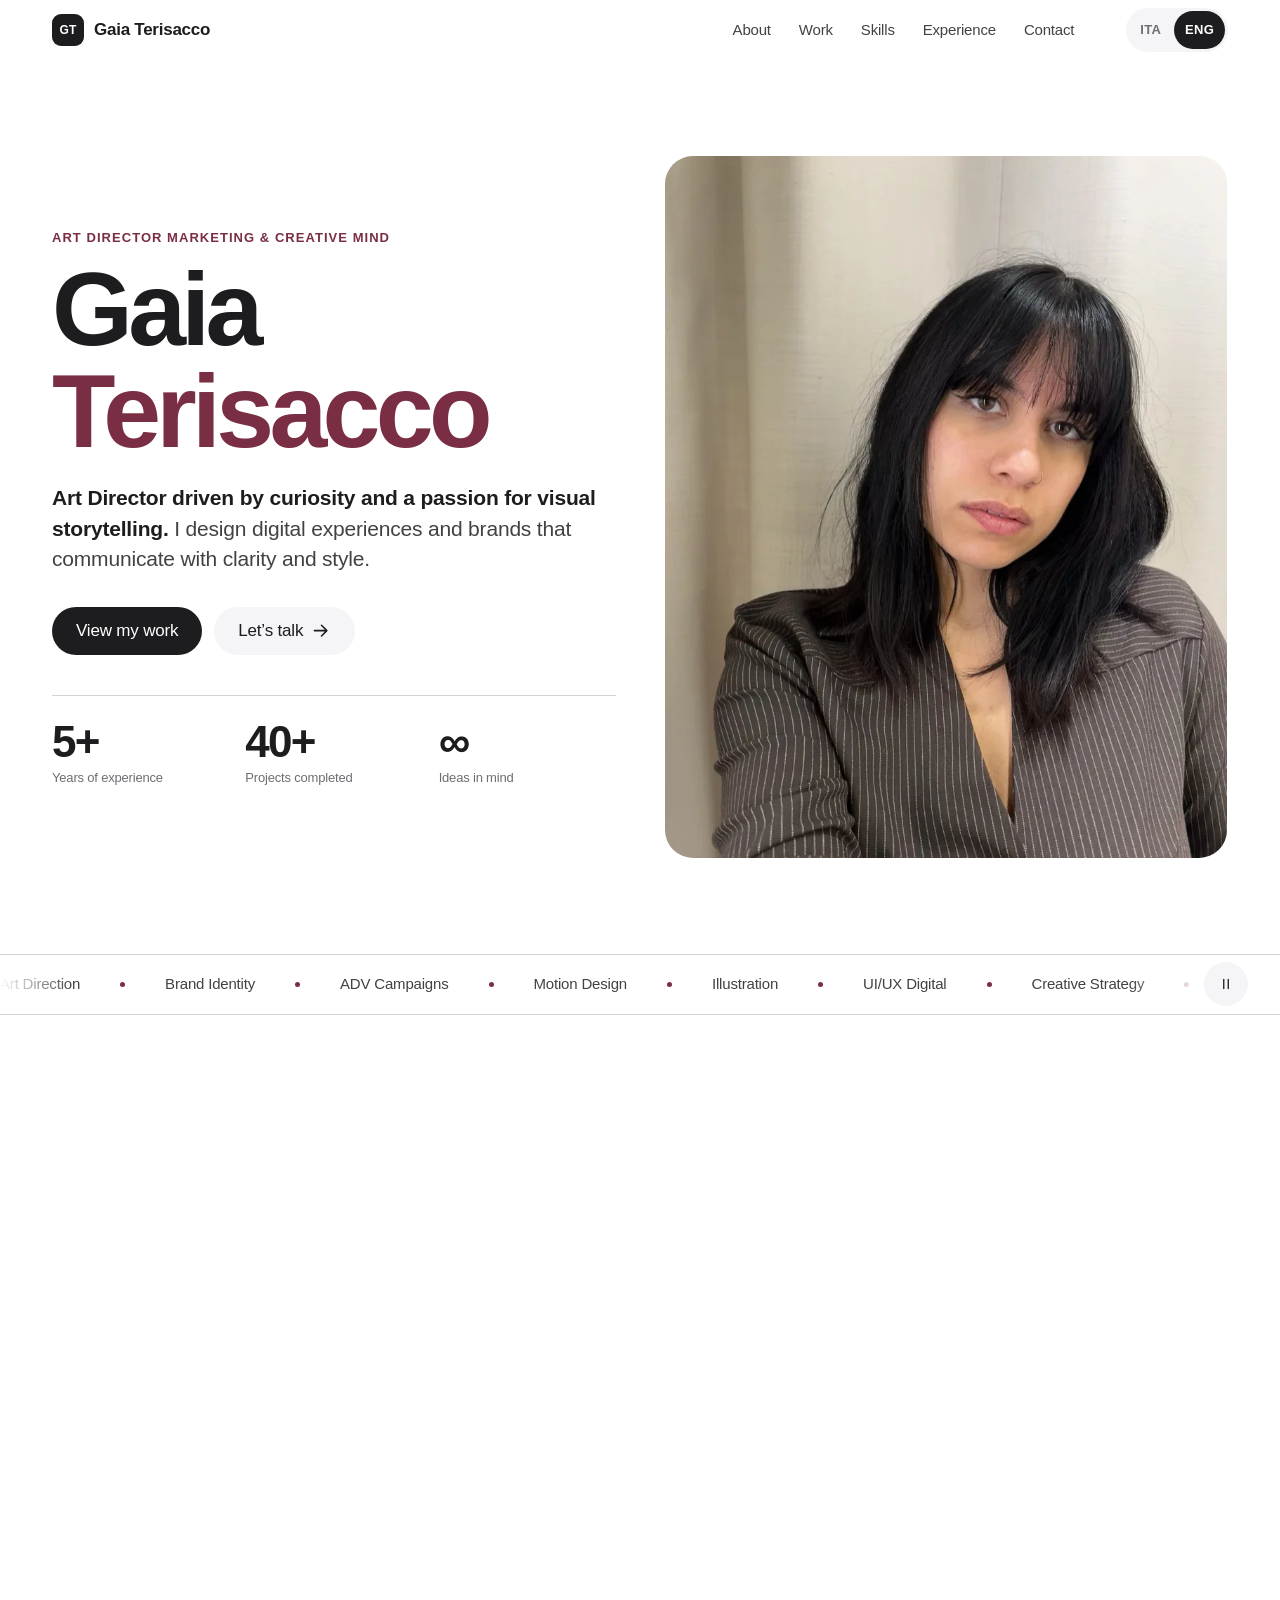
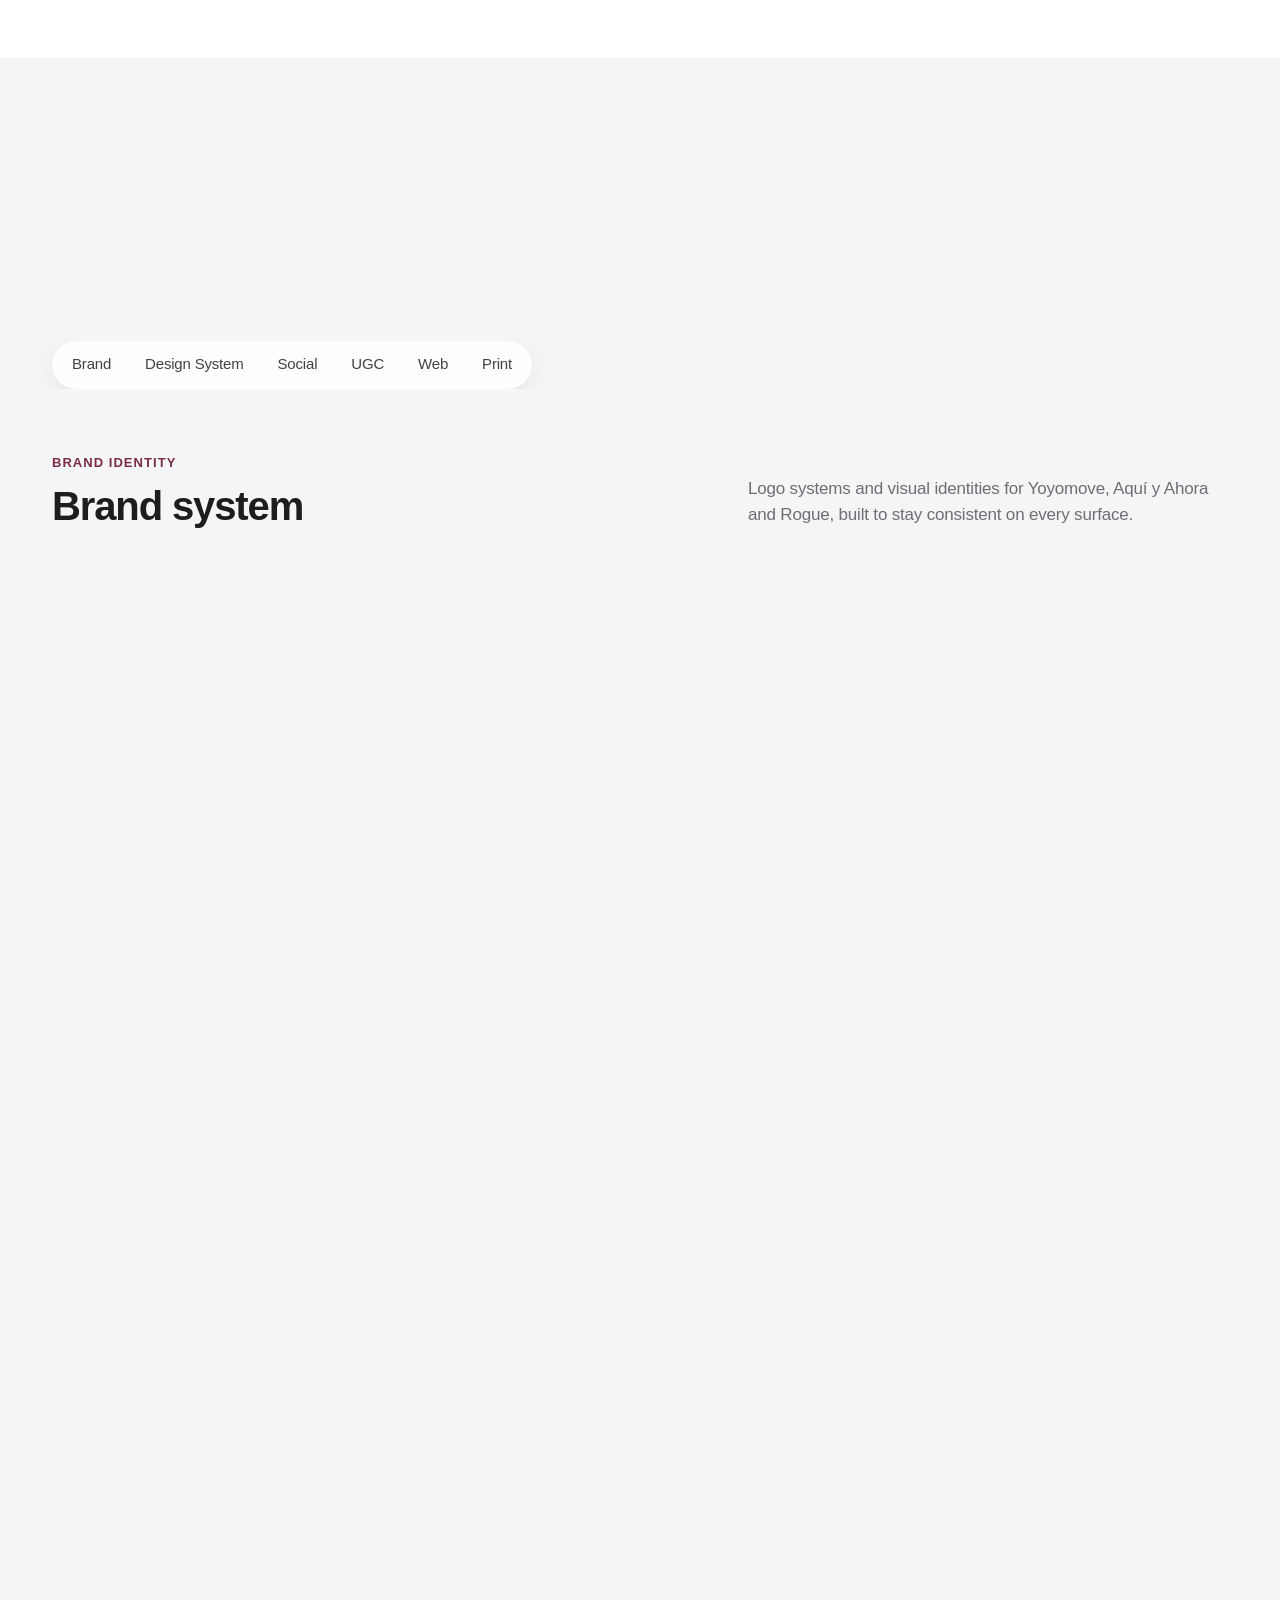
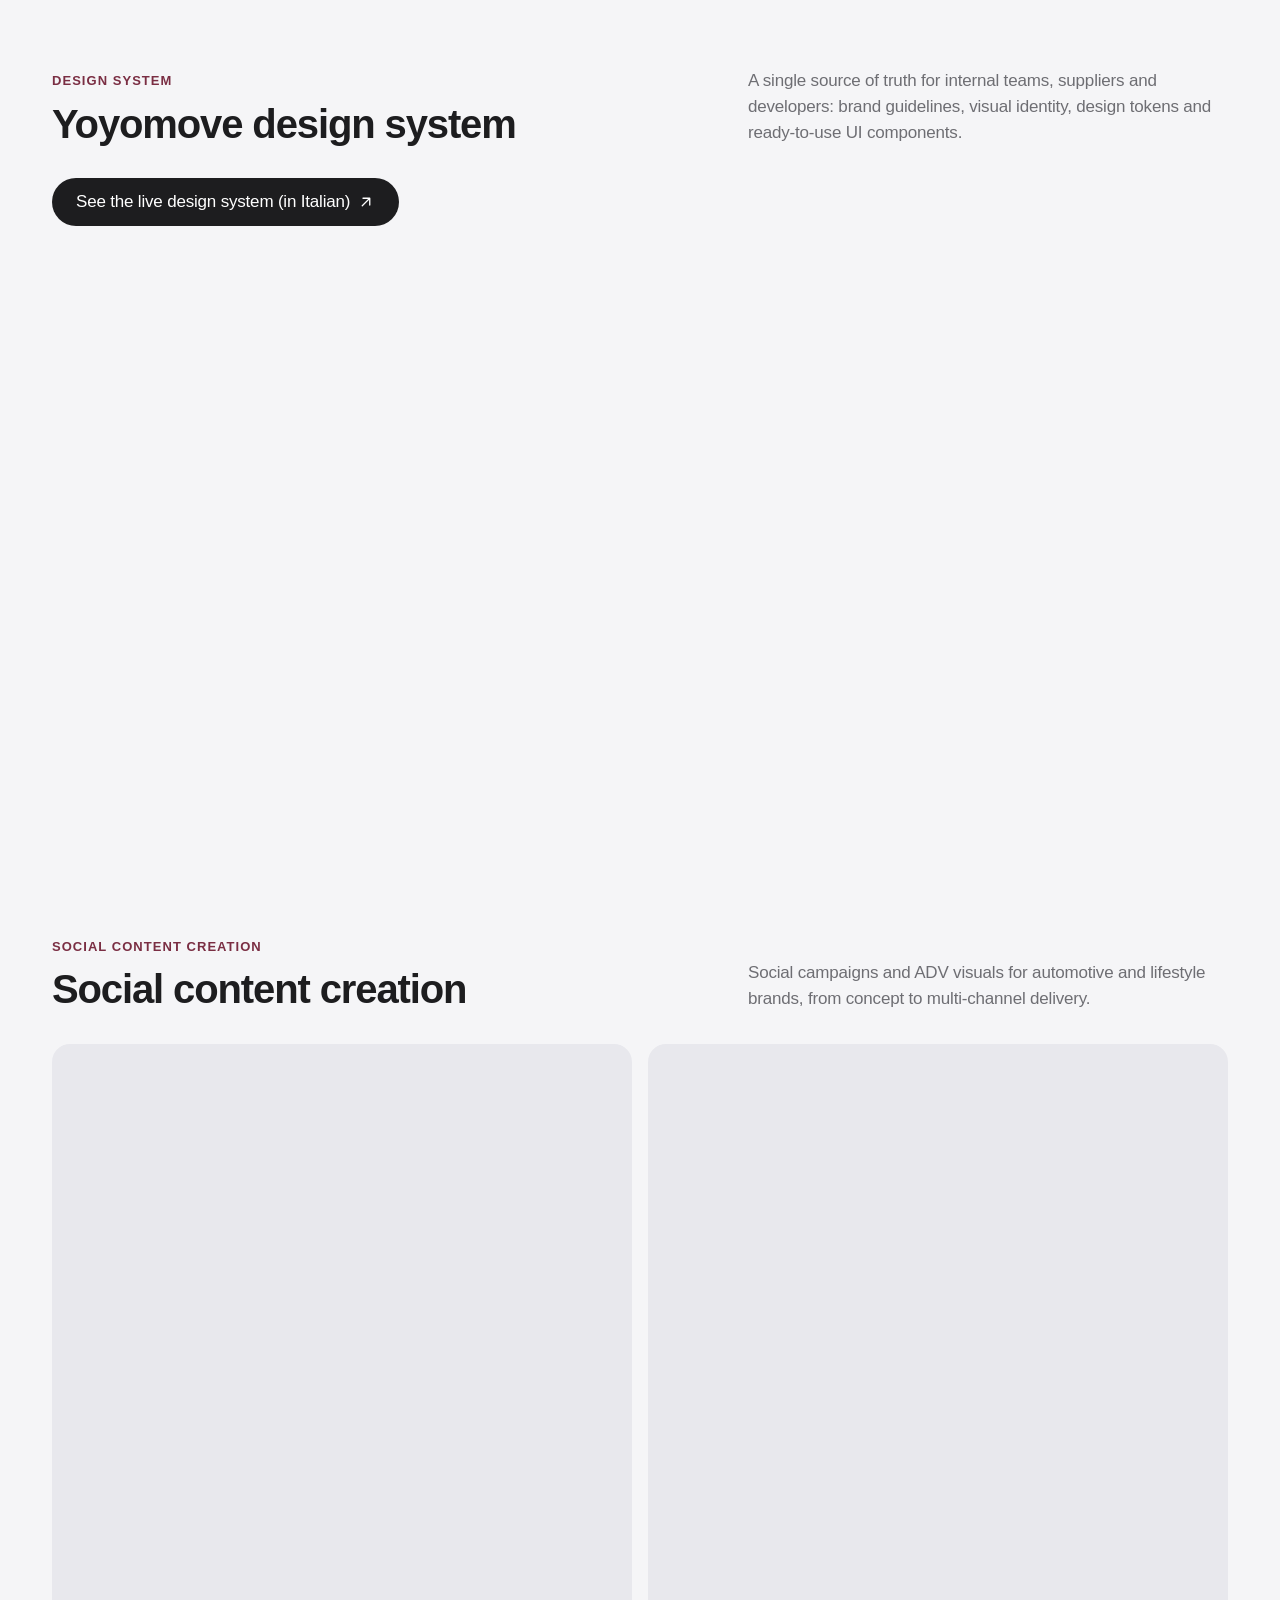
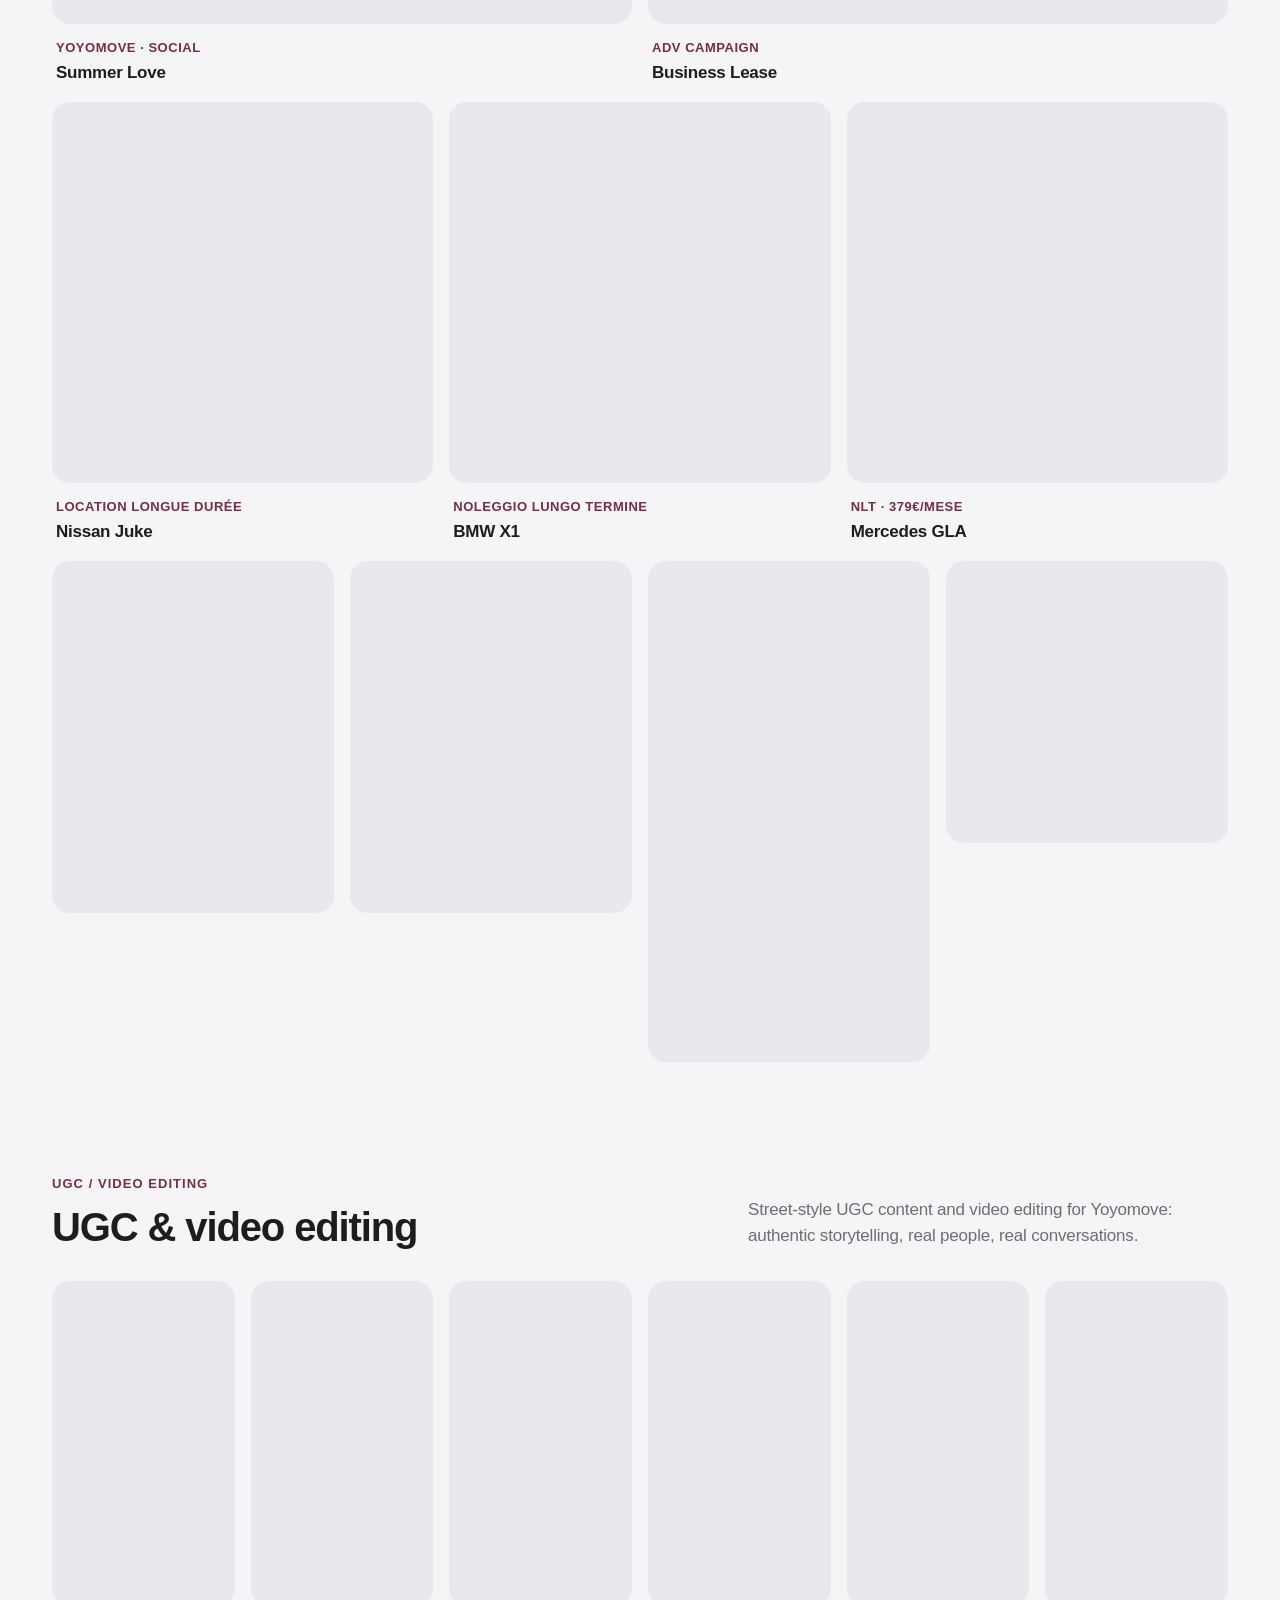
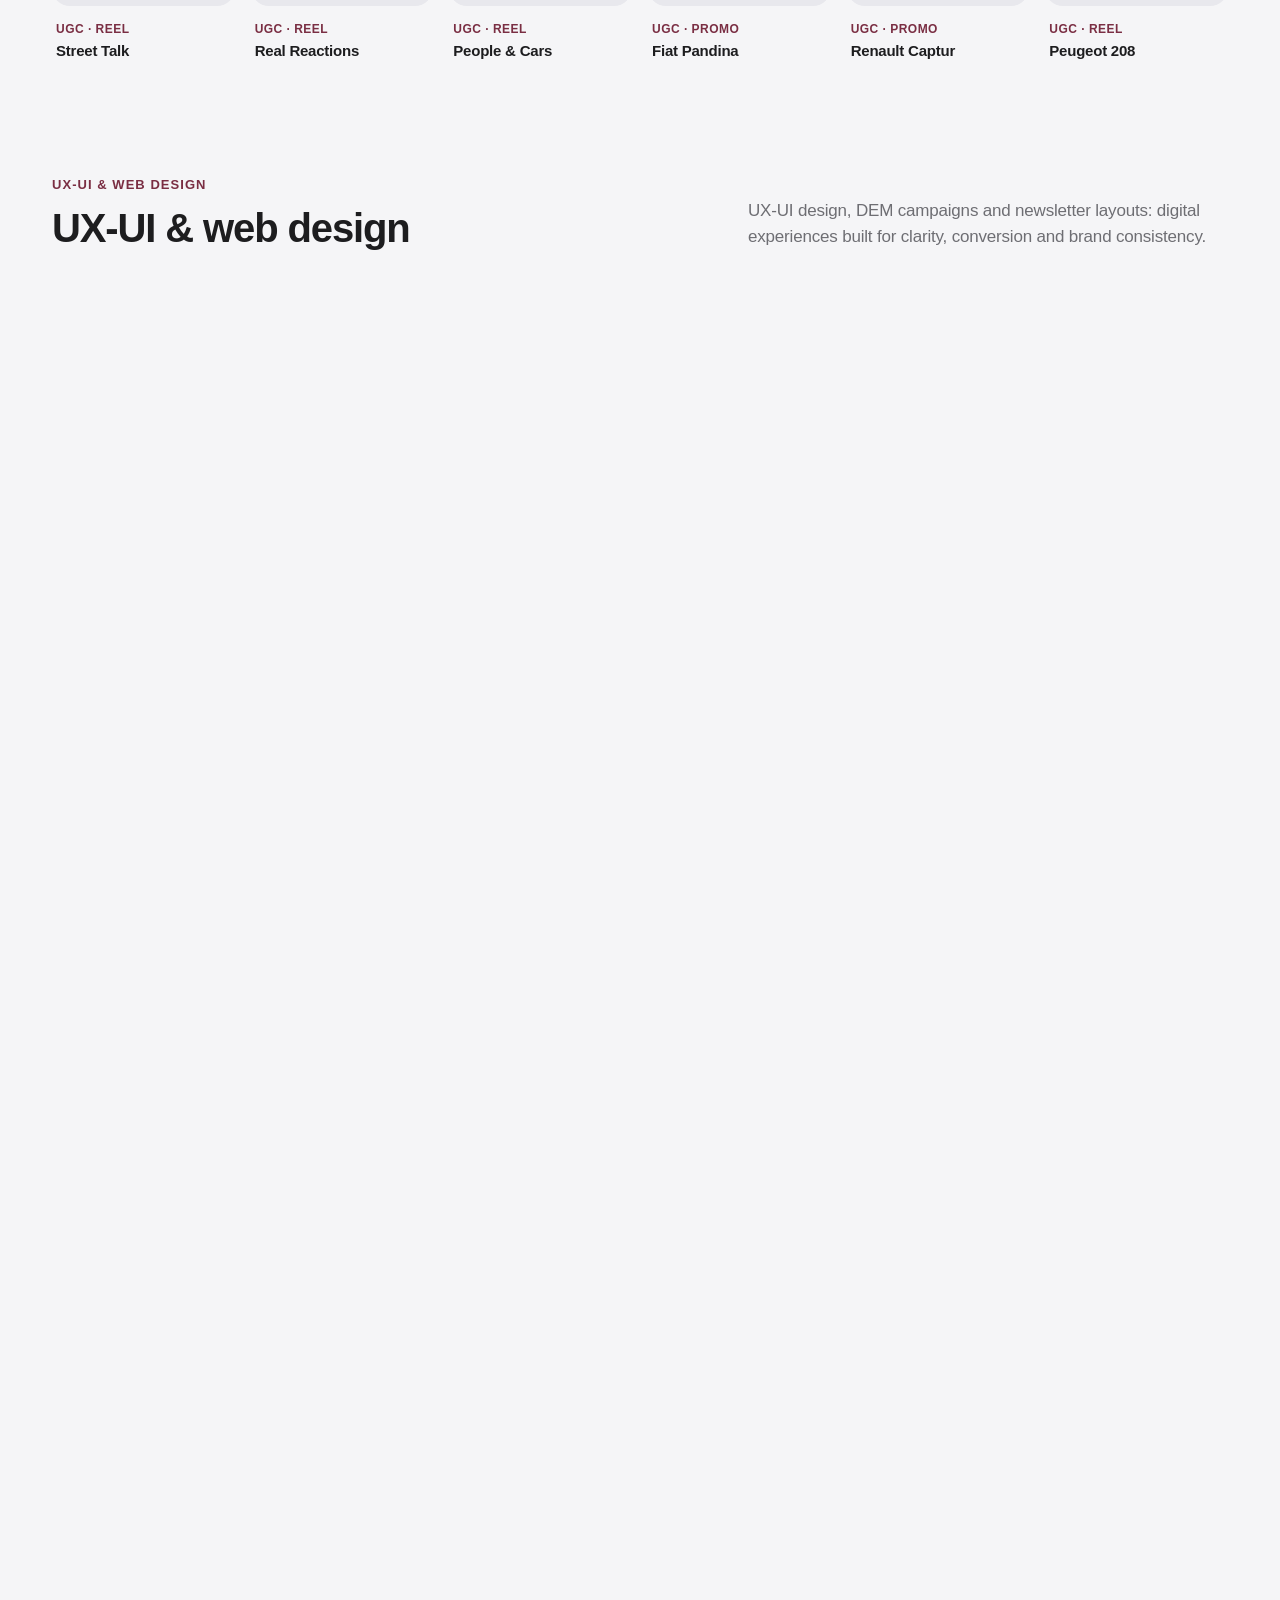
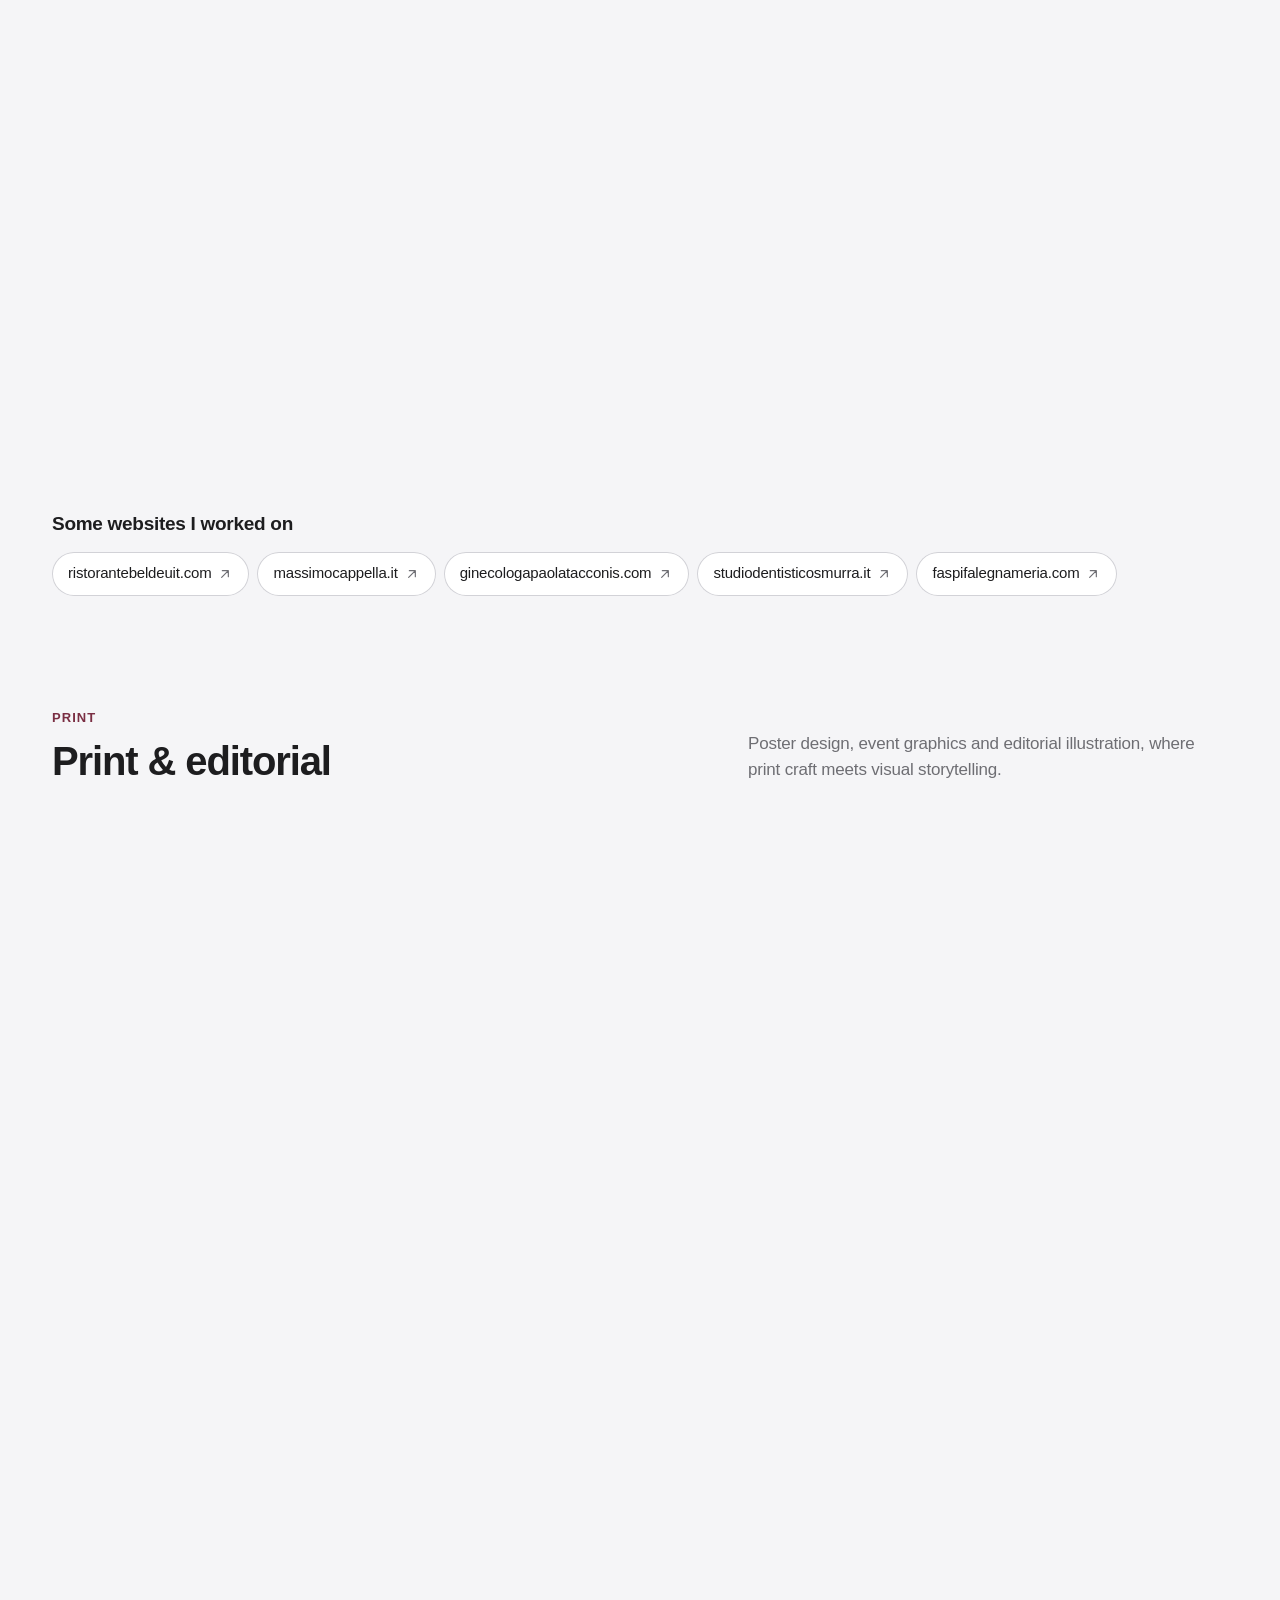
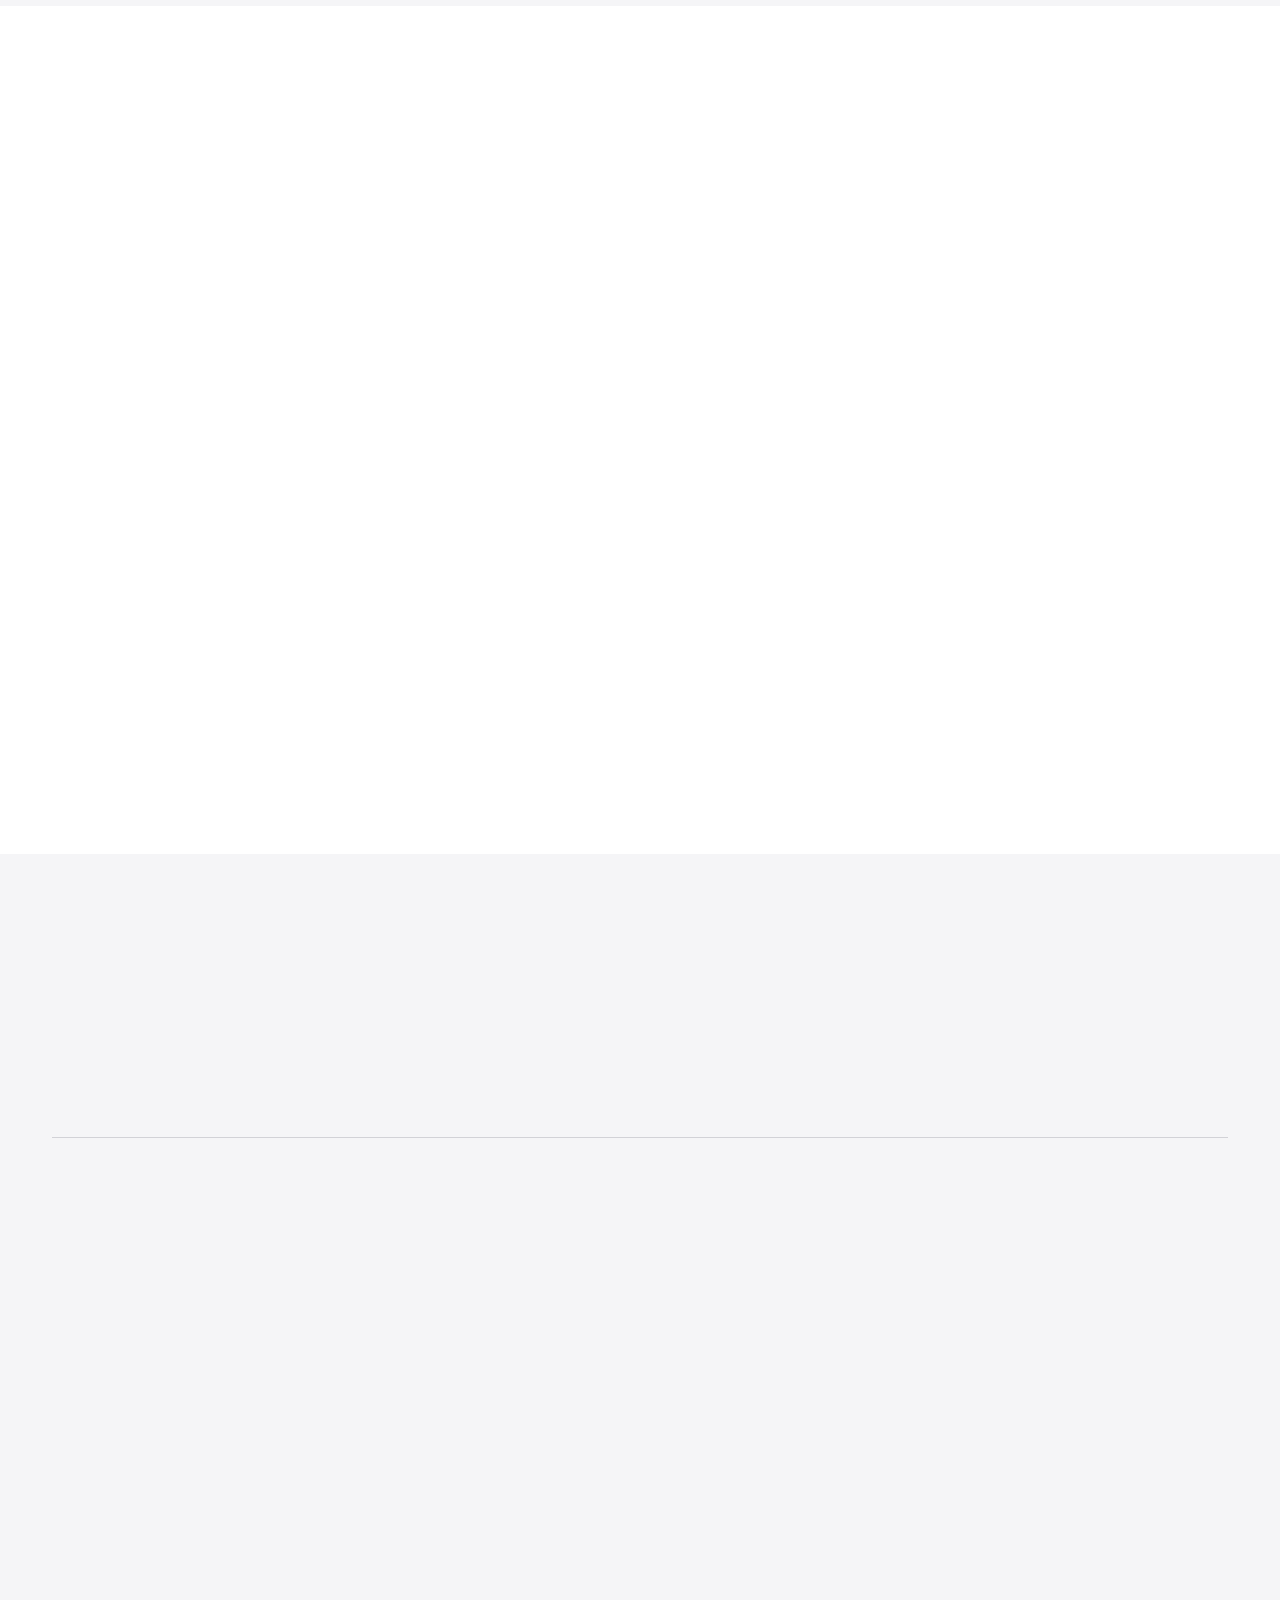
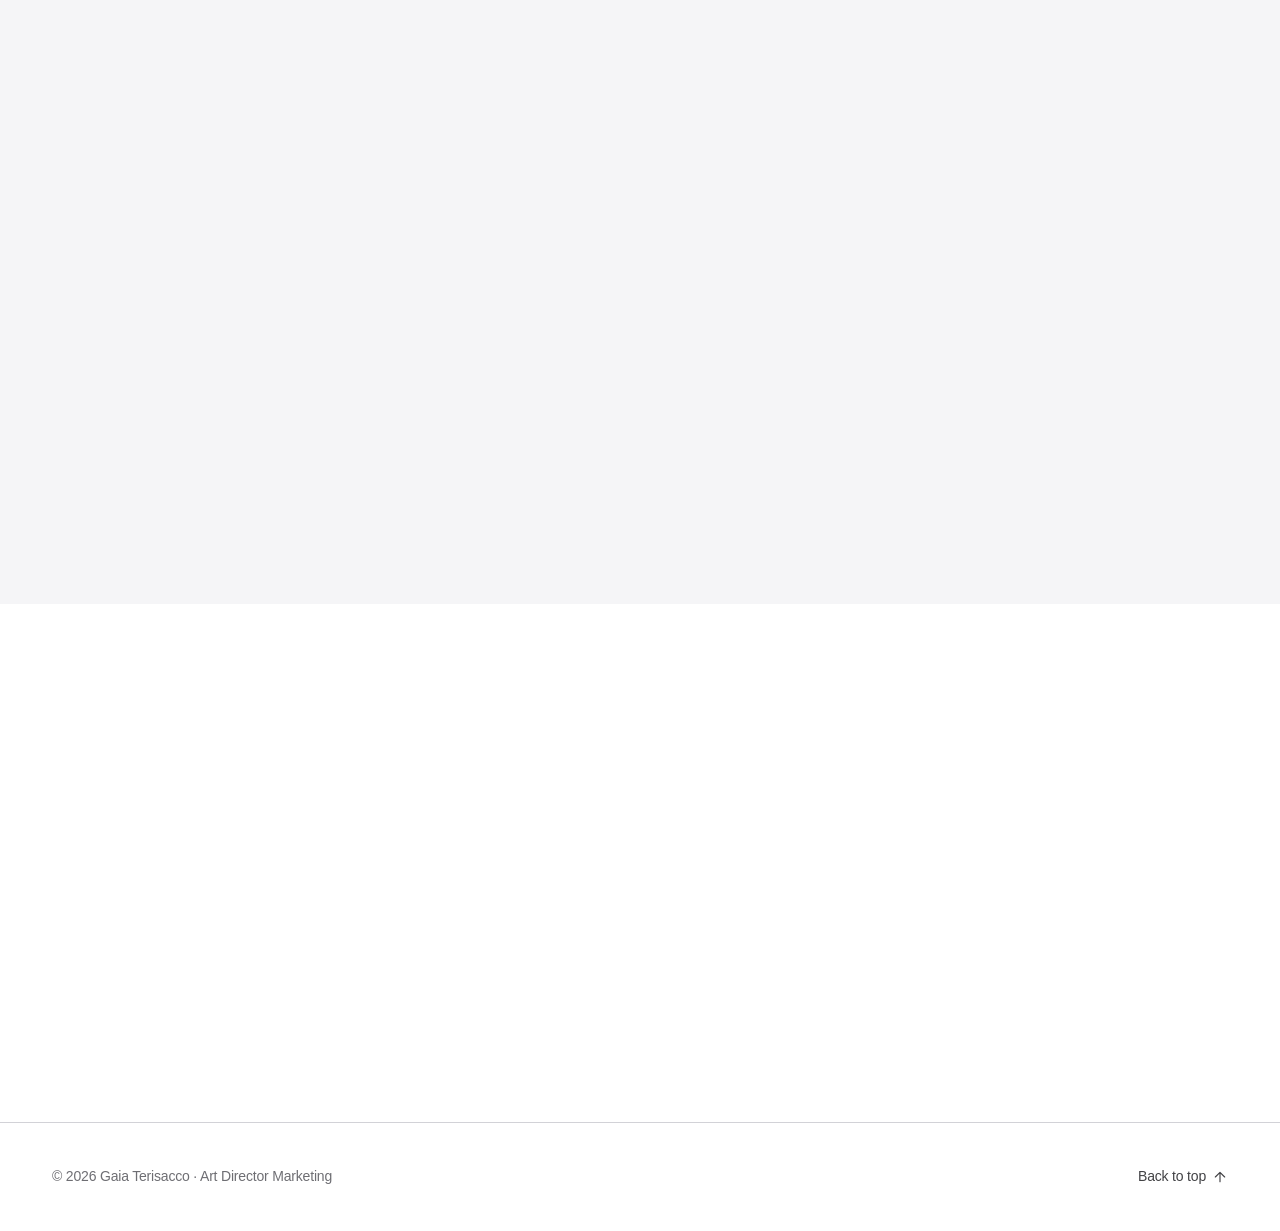
==== en/index.html @ cf47c975 "Add files via upload versione bilingue + design system" ====
<!DOCTYPE html>
<html lang="en">
<head>
<meta charset="utf-8">
<meta name="viewport" content="width=device-width, initial-scale=1, viewport-fit=cover">
<meta http-equiv="Content-Security-Policy" content="default-src 'self'; img-src 'self' data:; style-src 'self'; script-src 'self' 'sha256-Du+OJKJSbdUgz5nrHeWWINvez6XKDDU/tyj/5c2uvwo='; font-src 'self'; connect-src 'self'; form-action 'none'; base-uri 'self'; object-src 'none'">
<meta name="referrer" content="strict-origin-when-cross-origin">
<!-- Portfolio privato: raggiungibile solo con il link, escluso dai motori di ricerca -->
<meta name="robots" content="noindex, nofollow">
<title>Gaia Terisacco — Art Director Marketing</title>
<meta name="description" content="Portfolio of Gaia Terisacco, Art Director Marketing: brand identity, social ADV campaigns, UGC video, UX/UI and web design, editorial illustration.">
<meta name="author" content="Gaia Terisacco">
<meta name="color-scheme" content="light dark">
<meta name="theme-color" content="#ffffff" media="(prefers-color-scheme: light)">
<meta name="theme-color" content="#000000" media="(prefers-color-scheme: dark)">
<link rel="canonical" href="https://gaiateris.github.io/portfolio/en/">
<link rel="alternate" hreflang="it" href="https://gaiateris.github.io/portfolio/">
<link rel="alternate" hreflang="en" href="https://gaiateris.github.io/portfolio/en/">
<link rel="alternate" hreflang="x-default" href="https://gaiateris.github.io/portfolio/">
<meta property="og:locale" content="en_US">
<meta property="og:locale:alternate" content="it_IT">

<meta property="og:type" content="website">
<meta property="og:title" content="Gaia Terisacco — Art Director &amp; Creative">
<meta property="og:description" content="Portfolio of Gaia Terisacco, Art Director Marketing: brand identity, social ADV campaigns, UGC video, UX/UI and web design, editorial illustration.">
<meta property="og:url" content="https://gaiateris.github.io/portfolio/en/">
<meta property="og:image" content="https://gaiateris.github.io/portfolio/assets/img/og-image.jpg">
<meta name="twitter:card" content="summary_large_image">

<link rel="icon" href="../favicon.svg" type="image/svg+xml">
<link rel="apple-touch-icon" href="../apple-touch-icon.png">

<script>document.documentElement.classList.add('js')</script>
<link rel="stylesheet" href="../assets/vendor/bootstrap/bootstrap.min.css?v=1b1cb0e2">
<link rel="stylesheet" href="../assets/css/style.css?v=eeae40b3">
<script src="../assets/js/main.js?v=d2250cf7" defer></script>

<script type="application/ld+json">{"@context":"https://schema.org","@type":"Person","name":"Gaia Terisacco","jobTitle":"Art Director Marketing","url":"https://gaiateris.github.io/portfolio/en/","image":"https://gaiateris.github.io/portfolio/assets/img/og-image.jpg","sameAs":["https://www.linkedin.com/in/gaia-terisacco-185802153/","https://www.instagram.com/gaia.teri/"]}</script>
</head>
<body>

<a class="skip-link" href="#main">Skip to content</a>

<!-- NAVIGAZIONE — sempre fissa in alto -->
<header class="site-nav" data-nav>
  <nav class="container nav-inner" aria-label="Main">
    <a class="nav-brand" href="#top" aria-label="Gaia Terisacco — back to top">
      <span class="nav-monogram" aria-hidden="true">GT</span>
      <span class="nav-name">Gaia Terisacco</span>
    </a>

    <div class="nav-right">
      <nav class="lang-switch" aria-label="Language">
        <a href="../" lang="it" hreflang="it">ITA</a>
        <a href="./" lang="en" hreflang="en" aria-current="true">ENG</a>
      </nav>
      <button class="nav-toggle" type="button" aria-expanded="false" aria-controls="nav-panel" aria-label="Open menu" data-label-open="Open menu" data-label-close="Close menu" data-nav-toggle>
      <svg class="icon icon-open" viewBox="0 0 24 24" width="24" height="24" fill="none" stroke="currentColor" stroke-width="1.75" stroke-linecap="round" stroke-linejoin="round" aria-hidden="true" focusable="false"><path d="M4 9h16M4 15h16"/></svg>      <svg class="icon icon-close" viewBox="0 0 24 24" width="24" height="24" fill="none" stroke="currentColor" stroke-width="1.75" stroke-linecap="round" stroke-linejoin="round" aria-hidden="true" focusable="false"><path d="M6 6l12 12M18 6 6 18"/></svg>    </button>
    </div>

    <div class="nav-panel" id="nav-panel" data-nav-panel>
      <ul class="nav-menu">
                  <li><a class="nav-link-item" href="#about">About</a></li>
                  <li><a class="nav-link-item" href="#work">Work</a></li>
                  <li><a class="nav-link-item" href="#skills">Skills</a></li>
                  <li><a class="nav-link-item" href="#experience">Experience</a></li>
                  <li><a class="nav-link-item" href="#contact">Contact</a></li>
              </ul>
    </div>
  </nav>
</header>

<main id="main" tabindex="-1">

  <!-- HERO -->
  <section class="hero" id="top" aria-labelledby="hero-title">
    <div class="container">
      <div class="row align-items-center gy-5 gx-lg-5">
        <div class="col-lg-6">
          <p class="eyebrow">Art Director Marketing &amp; Creative Mind</p>
          <h1 class="display-title" id="hero-title">Gaia <span class="text-accent">Terisacco</span></h1>
          <p class="lead-text"><strong>Art Director driven by curiosity and a passion for visual storytelling.</strong> I design digital experiences and brands that communicate with clarity and style.</p>
          <div class="cta-row">
            <a class="btn-pill btn-pill--primary" href="#work">View my work</a>
            <a class="btn-pill btn-pill--secondary" href="#contact">Let’s talk <svg class="icon" viewBox="0 0 24 24" width="24" height="24" fill="none" stroke="currentColor" stroke-width="1.75" stroke-linecap="round" stroke-linejoin="round" aria-hidden="true" focusable="false"><path d="M5 12h14M13 6l6 6-6 6"/></svg></a>
          </div>
          <dl class="stats">
                          <div class="stat">
                <dt class="stat-label">Years of experience</dt>
                                  <dd class="stat-value">5+</dd>
                              </div>
                          <div class="stat">
                <dt class="stat-label">Projects completed</dt>
                                  <dd class="stat-value">40+</dd>
                              </div>
                          <div class="stat">
                <dt class="stat-label">Ideas in mind</dt>
                                  <dd class="stat-value"><span aria-hidden="true">∞</span><span class="visually-hidden">Infinite</span></dd>
                              </div>
                      </dl>
        </div>
        <div class="col-lg-6">
          <div class="hero-media">
            <img src="../assets/img/gaia-terisacco.webp" alt="Portrait of Gaia Terisacco" fetchpriority="high" width="800" height="1066" decoding="async">          </div>
        </div>
      </div>
    </div>
  </section>

  <!-- SERVIZI -->
  <section class="ticker" aria-label="Services" data-ticker>
    <div class="ticker-viewport">
      <ul class="ticker-track">
        <li>Art Direction</li><li>Brand Identity</li><li>ADV Campaigns</li><li>Motion Design</li><li>Illustration</li><li>UI/UX Digital</li><li>Creative Strategy</li>      </ul>
      <ul class="ticker-track ticker-track--clone" aria-hidden="true">
        <li>Art Direction</li><li>Brand Identity</li><li>ADV Campaigns</li><li>Motion Design</li><li>Illustration</li><li>UI/UX Digital</li><li>Creative Strategy</li>      </ul>
    </div>
    <button class="ticker-toggle" type="button" aria-pressed="false" data-ticker-toggle>
      <svg class="icon icon-pause" viewBox="0 0 24 24" width="24" height="24" fill="none" stroke="currentColor" stroke-width="1.75" stroke-linecap="round" stroke-linejoin="round" aria-hidden="true" focusable="false"><path d="M9 6v12M15 6v12"/></svg><svg class="icon icon-play" viewBox="0 0 24 24" width="24" height="24" fill="none" stroke="currentColor" stroke-width="1.75" stroke-linecap="round" stroke-linejoin="round" aria-hidden="true" focusable="false"><path d="m8 5 11 7-11 7Z"/></svg>      <span class="visually-hidden">Pause animation</span>
    </button>
  </section>

  <!-- CHI SONO -->
  <section class="section" id="about" aria-labelledby="about-title">
    <div class="container">
      <div class="row gy-5 gx-lg-5">
        <div class="col-lg-7 reveal">
          <p class="eyebrow">About me</p>
          <h2 class="section-title" id="about-title">Explosive <span class="text-soft">by nature.</span></h2>
                      <p class="body-text">I’m Gaia, <strong>Art Director Marketing</strong>. I lead the creative and brand vision across several markets — <em>Italy, Spain, France, Portugal, the Netherlands and Benelux</em> — building a cohesive creative direction across Europe. For me creativity isn’t just a job: it’s how I see the world, solve problems and connect with people.</p>
                      <p class="body-text">I have the courage to dive into any challenge: from the most complex campaign to the wildest concept, I always put my heart into it, with a touch of irreverence. Outside of work I do pole dancing and live for cinema and music.</p>
                    <ul class="chip-list" aria-label="Personality traits">
                          <li class="chip">Curious</li>
                          <li class="chip">Explosive</li>
                          <li class="chip">Bold</li>
                          <li class="chip">Outgoing</li>
                          <li class="chip">Pole dancer</li>
                          <li class="chip">Cinema lover</li>
                      </ul>
        </div>
        <div class="col-lg-5 reveal">
          <ul class="grouped-list">
                          <li class="grouped-item">
                <span class="icon-badge"><svg class="icon" viewBox="0 0 24 24" width="24" height="24" fill="none" stroke="currentColor" stroke-width="1.75" stroke-linecap="round" stroke-linejoin="round" aria-hidden="true" focusable="false"><circle cx="13.5" cy="6.5" r="1"/><circle cx="17.5" cy="10.5" r="1"/><circle cx="8.5" cy="7.5" r="1"/><circle cx="6.5" cy="12.5" r="1"/><path d="M12 2a10 10 0 0 0 0 20c1.1 0 2-.9 2-2 0-.5-.2-1-.5-1.3-.3-.4-.5-.8-.5-1.3 0-1.1.9-2 2-2h2.4A5.6 5.6 0 0 0 22 9.8C22 5.5 17.5 2 12 2Z"/></svg></span>
                <div>
                  <h3 class="item-title">Art Direction</h3>
                  <p class="item-text">I lead a brand’s creative vision, from concept to final execution.</p>
                </div>
              </li>
                          <li class="grouped-item">
                <span class="icon-badge"><svg class="icon" viewBox="0 0 24 24" width="24" height="24" fill="none" stroke="currentColor" stroke-width="1.75" stroke-linecap="round" stroke-linejoin="round" aria-hidden="true" focusable="false"><path d="M13 2 4 14h7l-1 8 9-12h-7l1-8Z"/></svg></span>
                <div>
                  <h3 class="item-title">Brand Strategy</h3>
                  <p class="item-text">I build brand identities that speak to audiences with consistency and personality.</p>
                </div>
              </li>
                          <li class="grouped-item">
                <span class="icon-badge"><svg class="icon" viewBox="0 0 24 24" width="24" height="24" fill="none" stroke="currentColor" stroke-width="1.75" stroke-linecap="round" stroke-linejoin="round" aria-hidden="true" focusable="false"><path d="m12 3 1.8 4.9 4.9 1.8-4.9 1.8L12 16.4l-1.8-4.9-4.9-1.8 4.9-1.8Z"/><path d="m19 15 .8 2.2L22 18l-2.2.8L19 21l-.8-2.2L16 18l2.2-.8Z"/></svg></span>
                <div>
                  <h3 class="item-title">Creative chaos</h3>
                  <p class="item-text">Creative disorder is my method: every project is born from a whirlwind of ideas.</p>
                </div>
              </li>
                      </ul>
        </div>
      </div>
    </div>
  </section>

  <!-- LAVORI -->
  <section class="section section--alt" id="work" aria-labelledby="work-title">
    <div class="container">
      <div class="section-head reveal">
        <p class="eyebrow">Selected work</p>
        <h2 class="section-title" id="work-title">My projects</h2>
      </div>

      <nav class="segmented" aria-label="Work categories">
        <ul>
                      <li><a href="#work-brand">Brand</a></li>
                      <li><a href="#work-design-system">Design System</a></li><li><a href="#work-social">Social</a></li>
                      <li><a href="#work-ugc">UGC</a></li>
                      <li><a href="#work-web">Web</a></li>
                      <li><a href="#work-print">Print</a></li>
                  </ul>
      </nav>

      <!-- Brand system -->
            <article class="work-group" id="work-brand" aria-labelledby="work-brand-title">
        <header class="group-header"><div><p class="eyebrow">Brand Identity</p><h3 class="group-title" id="work-brand-title">Brand system</h3></div><p class="group-desc">Logo systems and visual identities for Yoyomove, Aquí y Ahora and Rogue, built to stay consistent on every surface.</p></header>        <ul class="brand-grid">
                      <li class="brand-tile brand-tile--wide reveal">
              <figure>
                <div class="brand-media brand-media--dark brand-media--contain">
                  <img src="../assets/img/brand/yoyomove-white.svg" alt="Yoyomove logo, white version" width="600" height="124" loading="lazy" decoding="async">                </div>
                <figcaption class="caption">Yoyomove — White</figcaption>
              </figure>
            </li>
                      <li class="brand-tile brand-tile--wide reveal">
              <figure>
                <div class="brand-media brand-media--light brand-media--contain">
                  <img src="../assets/img/brand/yoyomove-black.svg" alt="Yoyomove logo, black version" width="600" height="124" loading="lazy" decoding="async">                </div>
                <figcaption class="caption">Yoyomove — Black</figcaption>
              </figure>
            </li>
                      <li class="brand-tile reveal">
              <figure>
                <div class="brand-media brand-media--light brand-media--contain">
                  <img src="../assets/img/brand/yo-black.webp" alt="Yo symbol, black version" width="720" height="598" loading="lazy" decoding="async">                </div>
                <figcaption class="caption">Yo — Black</figcaption>
              </figure>
            </li>
                      <li class="brand-tile reveal">
              <figure>
                <div class="brand-media brand-media--dark brand-media--contain">
                  <img src="../assets/img/brand/yo-white.webp" alt="Yo symbol, white version" width="720" height="598" loading="lazy" decoding="async">                </div>
                <figcaption class="caption">Yo — White</figcaption>
              </figure>
            </li>
                      <li class="brand-tile reveal">
              <figure>
                <div class="brand-media">
                  <img src="../assets/img/brand/aqui-y-ahora-golden-dark.webp" alt="Aquí y Ahora logo built on a golden-ratio spiral, white on a sand background" width="800" height="718" loading="lazy" decoding="async">                </div>
                <figcaption class="caption">Aquí y Ahora — Golden ratio</figcaption>
              </figure>
            </li>
                      <li class="brand-tile reveal">
              <figure>
                <div class="brand-media">
                  <img src="../assets/img/brand/aqui-y-ahora-golden-light.webp" alt="Aquí y Ahora golden-ratio logo, light variant" width="800" height="718" loading="lazy" decoding="async">                </div>
                <figcaption class="caption">Aquí y Ahora — Golden ratio</figcaption>
              </figure>
            </li>
                      <li class="brand-tile reveal">
              <figure>
                <div class="brand-media">
                  <img src="../assets/img/brand/aqui-y-ahora-enso-dark.webp" alt="Aquí y Ahora logo with an ensō brush circle" width="800" height="718" loading="lazy" decoding="async">                </div>
                <figcaption class="caption">Aquí y Ahora — Ensō</figcaption>
              </figure>
            </li>
                      <li class="brand-tile reveal">
              <figure>
                <div class="brand-media">
                  <img src="../assets/img/brand/aqui-y-ahora-enso-light.webp" alt="Aquí y Ahora ensō logo, light variant" width="800" height="718" loading="lazy" decoding="async">                </div>
                <figcaption class="caption">Aquí y Ahora — Ensō</figcaption>
              </figure>
            </li>
                      <li class="brand-tile reveal">
              <figure>
                <div class="brand-media brand-media--dark brand-media--contain">
                  <img src="../assets/img/brand/rogue-white.svg" alt="Rogue logo, white version" width="400" height="400" loading="lazy" decoding="async">                </div>
                <figcaption class="caption">Rogue — White</figcaption>
              </figure>
            </li>
                      <li class="brand-tile reveal">
              <figure>
                <div class="brand-media brand-media--light brand-media--contain">
                  <img src="../assets/img/brand/rogue-black.svg" alt="Rogue logo, black version" width="308" height="131" loading="lazy" decoding="async">                </div>
                <figcaption class="caption">Rogue — Black</figcaption>
              </figure>
            </li>
                  </ul>
      </article>

      <article class="work-group" id="work-design-system" aria-labelledby="work-design-system-title">
        <header class="group-header"><div><p class="eyebrow">Design System</p><h3 class="group-title" id="work-design-system-title">Yoyomove design system</h3></div><p class="group-desc">A single source of truth for internal teams, suppliers and developers: brand guidelines, visual identity, design tokens and ready-to-use UI components.</p></header><p class="ds-cta"><a class="btn-pill btn-pill--primary" href="https://landing.yoyomove.com/it/design-system/index.html" target="_blank" rel="noopener noreferrer" hreflang="it">See the live design system (in Italian)<svg class="icon" viewBox="0 0 24 24" width="24" height="24" fill="none" stroke="currentColor" stroke-width="1.75" stroke-linecap="round" stroke-linejoin="round" aria-hidden="true" focusable="false"><path d="M7 17 17 7M8 7h9v9"/></svg><span class="visually-hidden"> (opens in a new tab)</span></a></p>        <ul class="gallery gallery--ds">
          <li class="reveal"><figure class="tile"><a class="tile-link ar-16-9 tile-link--top" href="../assets/img/design-system/colore.webp" data-lightbox data-caption="Visual identity — Colour palette"><img src="../assets/img/design-system/colore.webp" alt="Colour page of the Yoyomove design system: primary palette with #FFCC00 yellow and black, plus HEX, RGB and CMYK values" width="1400" height="875" loading="lazy" decoding="async"></a><figcaption class="card-caption"><span class="caption-kicker">Visual identity</span><span class="caption-title">Colour palette</span></figcaption></figure></li>
          <li class="reveal"><figure class="tile"><a class="tile-link ar-16-9 tile-link--top" href="../assets/img/design-system/index.webp" data-lightbox data-caption="Brand guidelines — Introduction"><img src="../assets/img/design-system/index.webp" alt="Introduction page of the Yoyomove design system with the downloadable brand book" width="1200" height="750" loading="lazy" decoding="async"></a><figcaption class="card-caption"><span class="caption-kicker">Brand guidelines</span><span class="caption-title">Introduction</span></figcaption></figure></li>
          <li class="reveal"><figure class="tile"><a class="tile-link ar-16-9 tile-link--top" href="../assets/img/design-system/tipografia.webp" data-lightbox data-caption="Visual identity — Typography"><img src="../assets/img/design-system/tipografia.webp" alt="Typography page: the two families Sofia Pro and Rogliano with their roles and weights" width="1200" height="750" loading="lazy" decoding="async"></a><figcaption class="card-caption"><span class="caption-kicker">Visual identity</span><span class="caption-title">Typography</span></figcaption></figure></li>
          <li class="reveal"><figure class="tile"><a class="tile-link ar-16-9 tile-link--top" href="../assets/img/design-system/componenti.webp" data-lightbox data-caption="Digital — UI components"><img src="../assets/img/design-system/componenti.webp" alt="UI components page: buttons, cards, forms and notes built in HTML and CSS on Bootstrap 5.3" width="1200" height="750" loading="lazy" decoding="async"></a><figcaption class="card-caption"><span class="caption-kicker">Digital</span><span class="caption-title">UI components</span></figcaption></figure></li>
          <li class="reveal"><figure class="tile"><a class="tile-link ar-16-9 tile-link--top" href="../assets/img/design-system/token.webp" data-lightbox data-caption="Digital — Design tokens"><img src="../assets/img/design-system/token.webp" alt="Design tokens page: colour, typography, spacing and shape as CSS variables" width="1200" height="750" loading="lazy" decoding="async"></a><figcaption class="card-caption"><span class="caption-kicker">Digital</span><span class="caption-title">Design tokens</span></figcaption></figure></li>
        </ul>
            </article>

      <!-- Social content creation -->
            <article class="work-group" id="work-social" aria-labelledby="work-social-title">
        <header class="group-header"><div><p class="eyebrow">Social Content Creation</p><h3 class="group-title" id="work-social-title">Social content creation</h3></div><p class="group-desc">Social campaigns and ADV visuals for automotive and lifestyle brands, from concept to multi-channel delivery.</p></header>        <div class="gallery gallery--featured">
                      <figure class="tile"><a class="tile-link ar-1" href="../assets/img/social/summer-love.webp" data-lightbox data-caption="Yoyomove · Social — Summer Love"><img src="../assets/img/social/summer-love.webp" alt="Summer Love social visual for Yoyomove with music player graphics" width="900" height="900" loading="lazy" decoding="async"></a><figcaption class="card-caption"><span class="caption-kicker">Yoyomove · Social</span><span class="caption-title">Summer Love</span></figcaption></figure>                      <figure class="tile"><a class="tile-link ar-1" href="../assets/img/social/business-lease.webp" data-lightbox data-caption="ADV Campaign — Business Lease"><img src="../assets/img/social/business-lease.webp" alt="Business Lease ADV visual" width="900" height="1125" loading="lazy" decoding="async"></a><figcaption class="card-caption"><span class="caption-kicker">ADV Campaign</span><span class="caption-title">Business Lease</span></figcaption></figure>                  </div>
        <div class="rail" role="group" aria-label="Automotive ADV banners">
                      <figure class="tile"><a class="tile-link ar-1" href="../assets/img/social/nissan-juke.webp" data-lightbox data-caption="Location Longue Durée — Nissan Juke"><img src="../assets/img/social/nissan-juke.webp" alt="Nissan Juke long-term rental ad" width="800" height="800" loading="lazy" decoding="async"></a><figcaption class="card-caption"><span class="caption-kicker">Location Longue Durée</span><span class="caption-title">Nissan Juke</span></figcaption></figure>                      <figure class="tile"><a class="tile-link ar-1" href="../assets/img/social/bmw-x1.webp" data-lightbox data-caption="Noleggio Lungo Termine — BMW X1"><img src="../assets/img/social/bmw-x1.webp" alt="BMW X1 long-term rental ad" width="800" height="800" loading="lazy" decoding="async"></a><figcaption class="card-caption"><span class="caption-kicker">Noleggio Lungo Termine</span><span class="caption-title">BMW X1</span></figcaption></figure>                      <figure class="tile"><a class="tile-link ar-1" href="../assets/img/social/mercedes-gla.webp" data-lightbox data-caption="NLT · 379€/mese — Mercedes GLA"><img src="../assets/img/social/mercedes-gla.webp" alt="Mercedes GLA long-term rental ad at 379 euro per month" width="800" height="800" loading="lazy" decoding="async"></a><figcaption class="card-caption"><span class="caption-kicker">NLT · 379€/mese</span><span class="caption-title">Mercedes GLA</span></figcaption></figure>                  </div>
        <div class="gallery gallery--posts">
                      <figure class="tile"><a class="tile-link " href="../assets/img/social/post-mental-health.webp" data-lightbox data-caption="Typographic Instagram post: “Non sono stato me stesso per mesi e nessuno se n’è accorto”, with distorted lettering"><img src="../assets/img/social/post-mental-health.webp" alt="Typographic Instagram post: “Non sono stato me stesso per mesi e nessuno se n’è accorto”, with distorted lettering" width="800" height="1000" loading="lazy" decoding="async"></a></figure>                      <figure class="tile"><a class="tile-link " href="../assets/img/social/startupgeeks-equity-crowdfunding.webp" data-lightbox data-caption="StartupGeeks carousel cover: “Equity crowdfunding — come finanziare la tua startup coinvolgendo la community”"><img src="../assets/img/social/startupgeeks-equity-crowdfunding.webp" alt="StartupGeeks carousel cover: “Equity crowdfunding — come finanziare la tua startup coinvolgendo la community”" width="800" height="1000" loading="lazy" decoding="async"></a></figure>                      <figure class="tile"><a class="tile-link " href="../assets/img/social/startupgeeks-story.webp" data-lightbox data-caption="StartupGeeks vertical story ad promoting Startup Builder"><img src="../assets/img/social/startupgeeks-story.webp" alt="StartupGeeks vertical story ad promoting Startup Builder" width="600" height="1066" loading="lazy" decoding="async"></a></figure>                      <figure class="tile"><a class="tile-link " href="../assets/img/social/kimeia-words-for-freedom.webp" data-lightbox data-caption="Kimeia “Words for Freedom” cover with floating paper shapes"><img src="../assets/img/social/kimeia-words-for-freedom.webp" alt="Kimeia “Words for Freedom” cover with floating paper shapes" width="800" height="800" loading="lazy" decoding="async"></a></figure>                  </div>
      </article>

      <!-- UGC -->
            <article class="work-group" id="work-ugc" aria-labelledby="work-ugc-title">
        <header class="group-header"><div><p class="eyebrow">UGC / Video Editing</p><h3 class="group-title" id="work-ugc-title">UGC &amp; video editing</h3></div><p class="group-desc">Street-style UGC content and video editing for Yoyomove: authentic storytelling, real people, real conversations.</p></header>        <div class="rail rail--ugc" role="group" aria-label="UGC reels">
                      <figure class="tile"><a class="tile-link ar-9-16" href="../assets/img/ugc/street-talk.webp" data-lightbox data-caption="UGC · Reel — Street Talk"><img src="../assets/img/ugc/street-talk.webp" alt="Frame from a Yoyomove street interview reel filmed in Turin" width="600" height="1300" loading="lazy" decoding="async"></a><figcaption class="card-caption"><span class="caption-kicker">UGC · Reel</span><span class="caption-title">Street Talk</span></figcaption></figure>                      <figure class="tile"><a class="tile-link ar-9-16" href="../assets/img/ugc/real-reactions.webp" data-lightbox data-caption="UGC · Reel — Real Reactions"><img src="../assets/img/ugc/real-reactions.webp" alt="Frame from a Yoyomove reel with spontaneous reactions" width="600" height="1300" loading="lazy" decoding="async"></a><figcaption class="card-caption"><span class="caption-kicker">UGC · Reel</span><span class="caption-title">Real Reactions</span></figcaption></figure>                      <figure class="tile"><a class="tile-link ar-9-16" href="../assets/img/ugc/people-and-cars.webp" data-lightbox data-caption="UGC · Reel — People &amp; Cars"><img src="../assets/img/ugc/people-and-cars.webp" alt="Frame from a Yoyomove reel about people and their cars" width="600" height="1300" loading="lazy" decoding="async"></a><figcaption class="card-caption"><span class="caption-kicker">UGC · Reel</span><span class="caption-title">People &amp; Cars</span></figcaption></figure>                      <figure class="tile"><a class="tile-link ar-9-16" href="../assets/img/ugc/fiat-pandina.webp" data-lightbox data-caption="UGC · Promo — Fiat Pandina"><img src="../assets/img/ugc/fiat-pandina.webp" alt="Frame from a Yoyomove promo reel for the Fiat Pandina" width="600" height="1300" loading="lazy" decoding="async"></a><figcaption class="card-caption"><span class="caption-kicker">UGC · Promo</span><span class="caption-title">Fiat Pandina</span></figcaption></figure>                      <figure class="tile"><a class="tile-link ar-9-16" href="../assets/img/ugc/renault-captur.webp" data-lightbox data-caption="UGC · Promo — Renault Captur"><img src="../assets/img/ugc/renault-captur.webp" alt="Frame from a Yoyomove promo reel for the Renault Captur" width="600" height="1300" loading="lazy" decoding="async"></a><figcaption class="card-caption"><span class="caption-kicker">UGC · Promo</span><span class="caption-title">Renault Captur</span></figcaption></figure>                      <figure class="tile"><a class="tile-link ar-9-16" href="../assets/img/ugc/peugeot-208.webp" data-lightbox data-caption="UGC · Reel — Peugeot 208"><img src="../assets/img/ugc/peugeot-208.webp" alt="Frame from a Yoyomove reel for the Peugeot 208" width="600" height="1300" loading="lazy" decoding="async"></a><figcaption class="card-caption"><span class="caption-kicker">UGC · Reel</span><span class="caption-title">Peugeot 208</span></figcaption></figure>                  </div>
      </article>

      <!-- Web -->
            <article class="work-group" id="work-web" aria-labelledby="work-web-title">
        <header class="group-header"><div><p class="eyebrow">UX-UI &amp; Web Design</p><h3 class="group-title" id="work-web-title">UX-UI &amp; web design</h3></div><p class="group-desc">UX-UI design, DEM campaigns and newsletter layouts: digital experiences built for clarity, conversion and brand consistency.</p></header>        <ul class="gallery gallery--web">
                      <li class="reveal tile-wide"><figure class="tile"><a class="tile-link ar-16-9" href="../assets/img/web/white-bar.webp" data-lightbox data-caption="UX-UI · Website — White Bar"><img src="../assets/img/web/white-bar.webp" alt="Laptop mockup of the White Bar website home page, with logo, navigation menu and a cocktail in the foreground" loading="lazy" decoding="async"></a><figcaption class="card-caption"><span class="caption-kicker">UX-UI · Website</span><span class="caption-title">White Bar</span></figcaption></figure></li>
                      <li class="reveal"><figure class="tile"><a class="tile-link ar-4-3 tile-link--top" href="../assets/img/web/newsletter.webp" data-lightbox data-caption="Newsletter — Yoyomove Newsletter"><img src="../assets/img/web/newsletter.webp" alt="Yoyomove newsletter with Trustpilot rating, special offers and the Toyota Yaris promotion" width="1200" height="1563" loading="lazy" decoding="async"></a><figcaption class="card-caption"><span class="caption-kicker">Newsletter</span><span class="caption-title">Yoyomove Newsletter</span></figcaption></figure></li>
                      <li class="reveal"><figure class="tile"><a class="tile-link ar-4-3 tile-link--top" href="../assets/img/web/dem-mercedes-gla.webp" data-lightbox data-caption="DEM · ADV — Mercedes-Benz GLA"><img src="../assets/img/web/dem-mercedes-gla.webp" alt="DEM email for the Mercedes-Benz GLA: long-term rental at 379 euro per month, with the included services" width="1200" height="1648" loading="lazy" decoding="async"></a><figcaption class="card-caption"><span class="caption-kicker">DEM · ADV</span><span class="caption-title">Mercedes-Benz GLA</span></figcaption></figure></li>
                      <li class="reveal"><figure class="tile"><a class="tile-link ar-4-3 tile-link--top" href="../assets/img/web/web-design-01.webp" data-lightbox data-caption="UX-UI · Web — Web design"><img src="../assets/img/web/web-design-01.webp" alt="Website interface design, desktop view" width="1200" height="728" loading="lazy" decoding="async"></a><figcaption class="card-caption"><span class="caption-kicker">UX-UI · Web</span><span class="caption-title">Web design</span></figcaption></figure></li>
                      <li class="reveal"><figure class="tile"><a class="tile-link ar-4-3 tile-link--top" href="../assets/img/web/web-design-02.webp" data-lightbox data-caption="UX-UI · Web — Web design"><img src="../assets/img/web/web-design-02.webp" alt="Website interface design, second page" width="1200" height="910" loading="lazy" decoding="async"></a><figcaption class="card-caption"><span class="caption-kicker">UX-UI · Web</span><span class="caption-title">Web design</span></figcaption></figure></li>
                  </ul>
        <h4 class="sub-title">Some websites I worked on</h4>
        <ul class="link-list">
                      <li>
              <a class="chip-link" href="https://www.ristorantebeldeuit.com/" target="_blank" rel="noopener noreferrer">
                ristorantebeldeuit.com<svg class="icon" viewBox="0 0 24 24" width="24" height="24" fill="none" stroke="currentColor" stroke-width="1.75" stroke-linecap="round" stroke-linejoin="round" aria-hidden="true" focusable="false"><path d="M7 17 17 7M8 7h9v9"/></svg><span class="visually-hidden"> (opens in a new tab)</span>              </a>
            </li>
                      <li>
              <a class="chip-link" href="https://www.massimocappella.it/" target="_blank" rel="noopener noreferrer">
                massimocappella.it<svg class="icon" viewBox="0 0 24 24" width="24" height="24" fill="none" stroke="currentColor" stroke-width="1.75" stroke-linecap="round" stroke-linejoin="round" aria-hidden="true" focusable="false"><path d="M7 17 17 7M8 7h9v9"/></svg><span class="visually-hidden"> (opens in a new tab)</span>              </a>
            </li>
                      <li>
              <a class="chip-link" href="https://www.ginecologapaolatacconis.com/" target="_blank" rel="noopener noreferrer">
                ginecologapaolatacconis.com<svg class="icon" viewBox="0 0 24 24" width="24" height="24" fill="none" stroke="currentColor" stroke-width="1.75" stroke-linecap="round" stroke-linejoin="round" aria-hidden="true" focusable="false"><path d="M7 17 17 7M8 7h9v9"/></svg><span class="visually-hidden"> (opens in a new tab)</span>              </a>
            </li>
                      <li>
              <a class="chip-link" href="https://www.studiodentisticosmurra.it/" target="_blank" rel="noopener noreferrer">
                studiodentisticosmurra.it<svg class="icon" viewBox="0 0 24 24" width="24" height="24" fill="none" stroke="currentColor" stroke-width="1.75" stroke-linecap="round" stroke-linejoin="round" aria-hidden="true" focusable="false"><path d="M7 17 17 7M8 7h9v9"/></svg><span class="visually-hidden"> (opens in a new tab)</span>              </a>
            </li>
                      <li>
              <a class="chip-link" href="https://faspifalegnameria.com/" target="_blank" rel="noopener noreferrer">
                faspifalegnameria.com<svg class="icon" viewBox="0 0 24 24" width="24" height="24" fill="none" stroke="currentColor" stroke-width="1.75" stroke-linecap="round" stroke-linejoin="round" aria-hidden="true" focusable="false"><path d="M7 17 17 7M8 7h9v9"/></svg><span class="visually-hidden"> (opens in a new tab)</span>              </a>
            </li>
                  </ul>
      </article>

      <!-- Print -->
            <article class="work-group" id="work-print" aria-labelledby="work-print-title">
        <header class="group-header"><div><p class="eyebrow">Print</p><h3 class="group-title" id="work-print-title">Print &amp; editorial</h3></div><p class="group-desc">Poster design, event graphics and editorial illustration, where print craft meets visual storytelling.</p></header>        <ul class="gallery gallery--print">
                      <li class="reveal"><figure class="tile"><a class="tile-link ar-poster" href="../assets/img/print/annual-event-2025.webp" data-lightbox data-caption="Event design — Annual Event 2025"><img src="../assets/img/print/annual-event-2025.webp" alt="Yellow poster for the Yoyomove Annual Event 2025 reading “move better everyday”" width="1000" height="1391" loading="lazy" decoding="async"></a><figcaption class="card-caption"><span class="caption-kicker">Event design</span><span class="caption-title">Annual Event 2025</span></figcaption></figure></li>
                      <li class="reveal"><figure class="tile"><a class="tile-link ar-poster" href="../assets/img/print/here-we-dance.webp" data-lightbox data-caption="Poster design — Here We Dance"><img src="../assets/img/print/here-we-dance.webp" alt="Purple “Here We Dance” poster with a pink disco ball" width="1000" height="1391" loading="lazy" decoding="async"></a><figcaption class="card-caption"><span class="caption-kicker">Poster design</span><span class="caption-title">Here We Dance</span></figcaption></figure></li>
                      <li class="reveal"><figure class="tile"><a class="tile-link ar-poster" href="../assets/img/print/the-torineser.webp" data-lightbox data-caption="Illustration · Editorial — The Torineser — Cover series"><img src="../assets/img/print/the-torineser.webp" alt="Illustrated cover of The Torineser with the rooftop track of the Lingotto and a car" width="1000" height="1400" loading="lazy" decoding="async"></a><figcaption class="card-caption"><span class="caption-kicker">Illustration · Editorial</span><span class="caption-title">The Torineser — Cover series</span><span class="caption-text">A magazine concept inspired by Turin. Retro-travel style with original illustrations: the Lingotto, the Fiat 500, the urban landscape.</span></figcaption></figure></li>
                  </ul>
      </article>
    </div>
  </section>

  <!-- COMPETENZE -->
  <section class="section" id="skills" aria-labelledby="skills-title">
    <div class="container">
      <div class="section-head reveal">
        <p class="eyebrow">Skills</p>
        <h2 class="section-title" id="skills-title">What I do.</h2>
      </div>
      <ul class="card-grid">
                  <li class="feature-card reveal">
            <span class="icon-badge"><svg class="icon" viewBox="0 0 24 24" width="24" height="24" fill="none" stroke="currentColor" stroke-width="1.75" stroke-linecap="round" stroke-linejoin="round" aria-hidden="true" focusable="false"><circle cx="12" cy="12" r="9"/><circle cx="12" cy="12" r="5"/><circle cx="12" cy="12" r="1"/></svg></span>
            <h3 class="item-title">Art Direction</h3>
            <p class="item-text">Concept creation · Visual storytelling · Brand consistency · Creative leadership</p>
            <meter class="skill-meter" min="0" max="100" value="95" aria-label="Art Direction proficiency">95%</meter>
          </li>
                  <li class="feature-card reveal">
            <span class="icon-badge"><svg class="icon" viewBox="0 0 24 24" width="24" height="24" fill="none" stroke="currentColor" stroke-width="1.75" stroke-linecap="round" stroke-linejoin="round" aria-hidden="true" focusable="false"><path d="m12 19 7-7 3 3-7 7-3-3Z"/><path d="m18 13-1.5-7.5L2 2l3.5 14.5L13 18l5-5Z"/><path d="m2 2 7.6 7.6"/><circle cx="11" cy="11" r="2"/></svg></span>
            <h3 class="item-title">Brand Identity</h3>
            <p class="item-text">Logo design · Typography system · Color palette · Brand guidelines</p>
            <meter class="skill-meter" min="0" max="100" value="90" aria-label="Brand Identity proficiency">90%</meter>
          </li>
                  <li class="feature-card reveal">
            <span class="icon-badge"><svg class="icon" viewBox="0 0 24 24" width="24" height="24" fill="none" stroke="currentColor" stroke-width="1.75" stroke-linecap="round" stroke-linejoin="round" aria-hidden="true" focusable="false"><path d="M3 11v2a1 1 0 0 0 1 1h2l5 4V6L6 10H4a1 1 0 0 0-1 1Z"/><path d="M15.5 8.5a5 5 0 0 1 0 7"/><path d="M18.5 5.5a9 9 0 0 1 0 13"/></svg></span>
            <h3 class="item-title">ADV Campaigns</h3>
            <p class="item-text">Creative concept · Key visual · Multi-channel adaptations · Social ADV</p>
            <meter class="skill-meter" min="0" max="100" value="88" aria-label="ADV Campaigns proficiency">88%</meter>
          </li>
                  <li class="feature-card reveal">
            <span class="icon-badge"><svg class="icon" viewBox="0 0 24 24" width="24" height="24" fill="none" stroke="currentColor" stroke-width="1.75" stroke-linecap="round" stroke-linejoin="round" aria-hidden="true" focusable="false"><rect x="2" y="4" width="20" height="13" rx="2"/><path d="M8 21h8M12 17v4"/></svg></span>
            <h3 class="item-title">UI/UX Design</h3>
            <p class="item-text">Figma · User research · Wireframing · Prototyping · Design system</p>
            <meter class="skill-meter" min="0" max="100" value="80" aria-label="UI/UX Design proficiency">80%</meter>
          </li>
                  <li class="feature-card reveal">
            <span class="icon-badge"><svg class="icon" viewBox="0 0 24 24" width="24" height="24" fill="none" stroke="currentColor" stroke-width="1.75" stroke-linecap="round" stroke-linejoin="round" aria-hidden="true" focusable="false"><circle cx="12" cy="12" r="9"/><path d="m10 8.5 5.5 3.5-5.5 3.5Z"/></svg></span>
            <h3 class="item-title">Motion Design</h3>
            <p class="item-text">After Effects · Logo animation · Social motion · Reels &amp; Stories</p>
            <meter class="skill-meter" min="0" max="100" value="75" aria-label="Motion Design proficiency">75%</meter>
          </li>
                  <li class="feature-card reveal">
            <span class="icon-badge"><svg class="icon" viewBox="0 0 24 24" width="24" height="24" fill="none" stroke="currentColor" stroke-width="1.75" stroke-linecap="round" stroke-linejoin="round" aria-hidden="true" focusable="false"><path d="M16.5 3.5a2.1 2.1 0 0 1 3 3L7 19l-4 1 1-4Z"/></svg></span>
            <h3 class="item-title">Illustration</h3>
            <p class="item-text">Adobe Illustrator · Character design · Editorial illustration</p>
            <meter class="skill-meter" min="0" max="100" value="85" aria-label="Illustration proficiency">85%</meter>
          </li>
              </ul>
    </div>
  </section>

  <!-- ESPERIENZA -->
  <section class="section section--alt" id="experience" aria-labelledby="experience-title">
    <div class="container">
      <div class="section-head reveal">
        <p class="eyebrow">Experience</p>
        <h2 class="section-title" id="experience-title">My journey.</h2>
      </div>
      <ol class="timeline">
                  <li class="timeline-item reveal">
            <p class="timeline-period">Jan 2026 — Present</p>
            <div>
              <h3 class="timeline-role">Art Director</h3>
              <p class="timeline-company">Yoyomove</p>
              <p class="timeline-text">I lead the entire visual identity and creative direction across European offices including Spain, France, Portugal, the Netherlands and Benelux. I oversee brand strategy, multi-channel ADV campaigns, social content, event design and editorial projects, driving a unified creative vision from concept to execution.</p>
            </div>
          </li>
                  <li class="timeline-item reveal">
            <p class="timeline-period">Dec 2022 — Jan 2025</p>
            <div>
              <h3 class="timeline-role">Web Designer &amp; Content Creator</h3>
              <p class="timeline-company">Yoyomove</p>
              <p class="timeline-text">Website and landing page design and development: layout, graphic design and navigation built entirely in code (HTML, CSS, JavaScript, PHP). UX/UI design: intuitive user interfaces and engaging user experiences. Social media content creation: images and video, from concept to graphic execution. UGC creation: first-person brand content production.</p>
            </div>
          </li>
                  <li class="timeline-item reveal">
            <p class="timeline-period">Feb 2022 — Dec 2022</p>
            <div>
              <h3 class="timeline-role">UX/UI &amp; Web Designer</h3>
              <p class="timeline-company">Net Zero Digital</p>
              <p class="timeline-text">Website and e-commerce design and implementation; UX/UI design; WordPress updates and maintenance; SEO optimization; multimedia content production and social media publishing.</p>
            </div>
          </li>
                  <li class="timeline-item reveal">
            <p class="timeline-period">May 2021 — Nov 2021</p>
            <div>
              <h3 class="timeline-role">Graphic &amp; Content Designer</h3>
              <p class="timeline-company">AXA Italia</p>
              <p class="timeline-text">Graphic design for new product launches; BTL materials development; graphic layouts with copy contribution.</p>
            </div>
          </li>
              </ol>
    </div>
  </section>

  <!-- CONTATTI -->
  <section class="section" id="contact" aria-labelledby="contact-title">
    <div class="container">
      <div class="row gy-4 gx-lg-5 align-items-end">
        <div class="col-lg-6 reveal">
          <p class="eyebrow">Contact</p>
          <h2 class="section-title" id="contact-title">Let’s work <span class="text-accent">together?</span></h2>
          <p class="body-text mb-0">Tell me about your brand, campaign or idea: write to me on any of these channels.</p>
        </div>
        <div class="col-lg-6 reveal">
          <ul class="grouped-list grouped-list--links">
            <li>
              <a class="grouped-link" href="mailto:gaia.terisacco@gmail.com">
                <span class="icon-badge"><svg class="icon" viewBox="0 0 24 24" width="24" height="24" fill="none" stroke="currentColor" stroke-width="1.75" stroke-linecap="round" stroke-linejoin="round" aria-hidden="true" focusable="false"><rect x="3" y="5" width="18" height="14" rx="2"/><path d="m3 7 9 6 9-6"/></svg></span>
                <span class="grouped-link-text"><span class="item-title">Email</span><span class="item-text">gaia.terisacco@gmail.com</span></span>
                <svg class="icon chevron" viewBox="0 0 24 24" width="24" height="24" fill="none" stroke="currentColor" stroke-width="1.75" stroke-linecap="round" stroke-linejoin="round" aria-hidden="true" focusable="false"><path d="m9 6 6 6-6 6"/></svg>              </a>
            </li>
            <li>
              <a class="grouped-link" href="https://www.linkedin.com/in/gaia-terisacco-185802153/" target="_blank" rel="noopener noreferrer">
                <span class="icon-badge"><svg class="icon" viewBox="0 0 24 24" width="24" height="24" fill="none" stroke="currentColor" stroke-width="1.75" stroke-linecap="round" stroke-linejoin="round" aria-hidden="true" focusable="false"><rect x="3" y="3" width="18" height="18" rx="4"/><path d="M8 11v5M8 8v.01M12 16v-5M12 13a2 2 0 0 1 4 0v3"/></svg></span>
                <span class="grouped-link-text"><span class="item-title">LinkedIn</span><span class="item-text">Gaia Terisacco</span></span>
                <svg class="icon chevron" viewBox="0 0 24 24" width="24" height="24" fill="none" stroke="currentColor" stroke-width="1.75" stroke-linecap="round" stroke-linejoin="round" aria-hidden="true" focusable="false"><path d="M7 17 17 7M8 7h9v9"/></svg><span class="visually-hidden"> (opens in a new tab)</span>              </a>
            </li>
            <li>
              <a class="grouped-link" href="https://www.instagram.com/gaia.teri/" target="_blank" rel="noopener noreferrer">
                <span class="icon-badge"><svg class="icon" viewBox="0 0 24 24" width="24" height="24" fill="none" stroke="currentColor" stroke-width="1.75" stroke-linecap="round" stroke-linejoin="round" aria-hidden="true" focusable="false"><rect x="3" y="3" width="18" height="18" rx="5"/><circle cx="12" cy="12" r="4"/><path d="M17.5 6.5v.01"/></svg></span>
                <span class="grouped-link-text"><span class="item-title">Instagram</span><span class="item-text">@gaia.teri</span></span>
                <svg class="icon chevron" viewBox="0 0 24 24" width="24" height="24" fill="none" stroke="currentColor" stroke-width="1.75" stroke-linecap="round" stroke-linejoin="round" aria-hidden="true" focusable="false"><path d="M7 17 17 7M8 7h9v9"/></svg><span class="visually-hidden"> (opens in a new tab)</span>              </a>
            </li>
          </ul>
        </div>
      </div>
    </div>
  </section>
</main>

<footer class="site-footer">
  <div class="container footer-inner">
    <p>© 2026 Gaia Terisacco · Art Director Marketing</p>
    <a class="footer-top" href="#top">Back to top <svg class="icon" viewBox="0 0 24 24" width="24" height="24" fill="none" stroke="currentColor" stroke-width="1.75" stroke-linecap="round" stroke-linejoin="round" aria-hidden="true" focusable="false"><path d="M12 19V5M5 12l7-7 7 7"/></svg></a>
  </div>
</footer>

<dialog class="lightbox" aria-label="Image preview" data-lightbox-dialog>
  <button class="lightbox-close" type="button" aria-label="Close preview" data-lightbox-close><svg class="icon" viewBox="0 0 24 24" width="24" height="24" fill="none" stroke="currentColor" stroke-width="1.75" stroke-linecap="round" stroke-linejoin="round" aria-hidden="true" focusable="false"><path d="M6 6l12 12M18 6 6 18"/></svg></button>
  <figure class="lightbox-figure">
    <img alt="">
    <figcaption class="lightbox-caption"></figcaption>
  </figure>
</dialog>

</body>
</html>
---- assets/css/style.css ----
/* ==========================================================================
   Gaia Terisacco — Portfolio
   Mobile-first · Bootstrap 5.3 · Apple HIG inspired · WCAG 2.1 AA
   Contrast ratios noted next to each text token (on --bg / --bg-2).
   ========================================================================== */

/* ---------- Design tokens ---------- */
:root {
  color-scheme: light dark;

  --bg: #ffffff;
  --bg-2: #f5f5f7;
  --bg-3: #e8e8ed;
  --label: #1d1d1f;            /* 16.8:1 / 15.4:1 */
  --label-2: #424245;          /* 10.1:1 / 9.3:1 */
  --label-3: #6e6e73;          /* 5.1:1  / 4.7:1 */
  --separator: #d2d2d7;
  --accent: #7a2e43;           /* bordeaux, 9.1:1 / 8.4:1 */
  --accent-hover: #5c2031;
  --on-accent: #ffffff;
  --material: rgb(255 255 255 / 0.78);
  --shadow: 0 1px 2px rgb(0 0 0 / 0.04), 0 8px 24px rgb(0 0 0 / 0.06);

  --tile-dark: #1d1d1f;
  --tile-light: #f5f5f7;

  --font: -apple-system, BlinkMacSystemFont, "SF Pro Text", "Segoe UI Variable Text", "Segoe UI", Roboto, "Helvetica Neue", Arial, sans-serif;
  --font-display: -apple-system, BlinkMacSystemFont, "SF Pro Display", "Segoe UI Variable Display", "Segoe UI", Roboto, "Helvetica Neue", Arial, sans-serif;

  --gutter: 16px;
  --nav-h: 56px;
  --radius-sm: 12px;
  --radius: 18px;
  --radius-lg: 28px;
  --section-y: clamp(4rem, 11vw, 8rem);
  --ease: cubic-bezier(0.25, 0.1, 0.25, 1);
  --ease-out: cubic-bezier(0.16, 1, 0.3, 1);

  /* Bootstrap bridge */
  --bs-body-font-family: var(--font);
  --bs-body-font-size: 1.0625rem;
  --bs-body-line-height: 1.53;
  --bs-body-bg: var(--bg);
  --bs-body-color: var(--label);
  --bs-emphasis-color: var(--label);
  --bs-secondary-color: var(--label-3);
  --bs-secondary-bg: var(--bg-2);
  --bs-tertiary-bg: var(--bg-3);
  --bs-border-color: var(--separator);
  --bs-border-radius: var(--radius-sm);
  --bs-code-color: var(--accent);
}

@media (prefers-color-scheme: dark) {
  :root {
    --bg: #000000;
    --bg-2: #161617;
    --bg-3: #242426;
    --label: #f5f5f7;          /* 19.3:1 / 16.6:1 */
    --label-2: #d2d2d7;        /* 14.4:1 / 12.4:1 */
    --label-3: #a1a1a6;        /* 8.1:1  / 7.0:1 */
    --separator: #38383a;
    --accent: #e8a0b4;         /* 10.1:1 / 8.7:1 */
    --accent-hover: #f4c3d0;
    --on-accent: #1d1d1f;
    --material: rgb(22 22 23 / 0.78);
    --shadow: 0 0 0 1px rgb(255 255 255 / 0.06);
  }
}

@media (min-width: 768px) {
  :root { --gutter: 24px; }
}
@media (min-width: 1200px) {
  :root { --gutter: 32px; --nav-h: 60px; }
}

/* ---------- Base ---------- */
html {
  scroll-behavior: smooth;
  scroll-padding-top: calc(var(--nav-h) + 12px);
  -webkit-text-size-adjust: 100%;
}

body {
  padding-top: var(--nav-h);
  font-family: var(--font);
  letter-spacing: -0.011em;
  background: var(--bg);
  color: var(--label);
  -webkit-font-smoothing: antialiased;
  -moz-osx-font-smoothing: grayscale;
  text-rendering: optimizeLegibility;
  overflow-x: clip;
}

img, svg { max-width: 100%; }
img { height: auto; }

a {
  color: var(--accent);
  text-underline-offset: 0.18em;
}
a:hover { color: var(--accent-hover); }

::selection { background: var(--accent); color: var(--on-accent); }

:focus-visible {
  outline: 3px solid var(--accent);
  outline-offset: 3px;
  border-radius: 6px;
}
main:focus { outline: none; }

.container {
  --bs-gutter-x: calc(var(--gutter) * 2);
  max-width: 1240px;
}

.icon {
  width: 1.25em;
  height: 1.25em;
  flex-shrink: 0;
  vertical-align: -0.2em;
}

.skip-link {
  position: fixed;
  top: 8px;
  left: 8px;
  z-index: 2000;
  padding: 12px 18px;
  border-radius: 999px;
  background: var(--label);
  color: var(--bg);
  font-weight: 600;
  text-decoration: none;
  transform: translateY(-160%);
  transition: transform 0.2s var(--ease);
}
.skip-link:focus { transform: none; color: var(--bg); }

/* ---------- Typography ---------- */
.eyebrow {
  margin-bottom: 0.75rem;
  font-size: 0.8125rem;
  font-weight: 600;
  letter-spacing: 0.08em;
  text-transform: uppercase;
  color: var(--accent);
}

.display-title,
.section-title,
.group-title {
  font-family: var(--font-display);
  font-weight: 700;
  color: var(--label);
  text-wrap: balance;
}

.display-title {
  margin-bottom: 1.25rem;
  font-size: clamp(3rem, 13vw, 6.5rem);
  line-height: 0.98;
  letter-spacing: -0.045em;
}

.section-title {
  margin-bottom: 1.25rem;
  font-size: clamp(2.25rem, 7vw, 4rem);
  line-height: 1.04;
  letter-spacing: -0.035em;
}

.group-title {
  margin-bottom: 0;
  font-size: clamp(1.75rem, 5vw, 2.5rem);
  line-height: 1.08;
  letter-spacing: -0.028em;
}

.sub-title {
  margin: 2.5rem 0 1rem;
  font-size: 1.1875rem;
  font-weight: 600;
  letter-spacing: -0.015em;
}

.text-accent { color: var(--accent); }
.text-soft { color: var(--label-3); }

.lead-text {
  max-width: 34rem;
  font-size: clamp(1.1875rem, 2.4vw, 1.3125rem);
  line-height: 1.45;
  color: var(--label-2);
  text-wrap: pretty;
}
.lead-text strong { color: var(--label); font-weight: 600; }

.body-text {
  max-width: 40rem;
  color: var(--label-2);
  text-wrap: pretty;
}
.body-text strong { color: var(--label); font-weight: 600; }
.body-text em { font-style: normal; font-weight: 500; color: var(--accent); }

.caption {
  display: block;
  margin-top: 0.625rem;
  font-size: 0.875rem;
  color: var(--label-3);
}

.item-title {
  margin-bottom: 0.25rem;
  font-size: 1.0625rem;
  font-weight: 600;
  letter-spacing: -0.015em;
  color: var(--label);
}

.item-text {
  margin: 0;
  font-size: 0.9375rem;
  line-height: 1.47;
  color: var(--label-3);
}

/* ---------- Buttons ---------- */
.btn-pill {
  display: inline-flex;
  align-items: center;
  justify-content: center;
  gap: 0.4em;
  min-height: 48px;
  padding: 0 1.5rem;
  border: 0;
  border-radius: 999px;
  font: inherit;
  font-size: 1.0625rem;
  font-weight: 500;
  line-height: 1;
  text-decoration: none;
  white-space: nowrap;
  cursor: pointer;
  transition: background-color 0.2s var(--ease), color 0.2s var(--ease), transform 0.2s var(--ease);
}
.btn-pill:active { transform: scale(0.97); }

.btn-pill--primary { background: var(--label); color: var(--bg); }
.btn-pill--primary:hover { background: var(--accent); color: var(--on-accent); }

.btn-pill--secondary { background: var(--bg-2); color: var(--label); }
.btn-pill--secondary:hover { background: var(--bg-3); color: var(--label); }
.btn-pill--secondary .icon { transition: transform 0.2s var(--ease); }
.btn-pill--secondary:hover .icon { transform: translateX(3px); }


/* ---------- Navigation (fixed top) ---------- */
.site-nav {
  position: fixed;
  inset: 0 0 auto;
  z-index: 1030;
  background: var(--material);
  -webkit-backdrop-filter: saturate(180%) blur(20px);
  backdrop-filter: saturate(180%) blur(20px);
  border-bottom: 1px solid transparent;
  transition: border-color 0.25s var(--ease);
}
@supports not ((backdrop-filter: blur(1px)) or (-webkit-backdrop-filter: blur(1px))) {
  .site-nav { background: var(--bg); }
}
.site-nav.is-scrolled,
.site-nav.is-open { border-bottom-color: var(--separator); }

.nav-inner {
  display: flex;
  align-items: center;
  justify-content: space-between;
  gap: 1rem;
  min-height: var(--nav-h);
}

.nav-brand {
  display: inline-flex;
  align-items: center;
  gap: 0.625rem;
  min-height: 44px;
  color: var(--label);
  font-weight: 600;
  letter-spacing: -0.015em;
  text-decoration: none;
  flex-shrink: 0;
}
.nav-brand:hover { color: var(--label); }

.nav-monogram {
  display: grid;
  place-items: center;
  width: 32px;
  height: 32px;
  border-radius: 9px;
  background: var(--label);
  color: var(--bg);
  font-size: 0.75rem;
  font-weight: 700;
  letter-spacing: 0.02em;
}

.nav-name { display: none; }

.nav-toggle {
  display: none;
  place-items: center;
  width: 44px;
  height: 44px;
  margin-right: -10px;
  padding: 0;
  border: 0;
  border-radius: 50%;
  background: transparent;
  color: var(--label);
}
.nav-toggle:hover { background: var(--bg-2); }
.nav-toggle .icon-close { display: none; }
.nav-toggle[aria-expanded="true"] .icon-open { display: none; }
.nav-toggle[aria-expanded="true"] .icon-close { display: block; }

.nav-menu {
  display: flex;
  gap: 0.25rem;
  margin: 0;
  padding: 0;
  list-style: none;
}

.nav-link-item {
  display: flex;
  align-items: center;
  min-height: 44px;
  padding: 0 0.75rem;
  border-radius: 999px;
  color: var(--label-2);
  font-size: 0.9375rem;
  text-decoration: none;
  white-space: nowrap;
  transition: color 0.2s var(--ease), background-color 0.2s var(--ease);
}
.nav-link-item:hover { color: var(--label); background: var(--bg-2); }
.nav-link-item[aria-current="true"] { color: var(--label); font-weight: 600; }

/* No JavaScript: links stay reachable in a scrollable row */
html:not(.js) .nav-panel {
  overflow-x: auto;
  scrollbar-width: none;
}
html:not(.js) .nav-link-item { padding: 0 0.5rem; font-size: 0.875rem; }

/* JavaScript on mobile: disclosure menu under the fixed bar */
@media (max-width: 767.98px) {
  .js .nav-toggle { display: grid; }

  .js .nav-panel {
    position: absolute;
    top: 100%;
    left: 0;
    right: 0;
    display: none;
    max-height: calc(100dvh - var(--nav-h));
    overflow-y: auto;
    padding: 0.5rem var(--gutter) 1.5rem;
    background: var(--bg);
    border-bottom: 1px solid var(--separator);
    box-shadow: 0 24px 40px -24px rgb(0 0 0 / 0.25);
  }
  .js .site-nav.is-open .nav-panel {
    display: block;
    animation: menu-in 0.28s var(--ease-out);
  }
  .js .nav-menu { flex-direction: column; gap: 0; }
  .js .nav-menu li + li { border-top: 1px solid var(--separator); }
  .js .nav-link-item {
    min-height: 56px;
    padding: 0;
    border-radius: 0;
    font-size: 1.375rem;
    font-weight: 600;
    letter-spacing: -0.02em;
    color: var(--label);
  }
  .js .nav-link-item:hover { background: transparent; color: var(--accent); }
  .js .nav-link-item[aria-current="true"] { color: var(--accent); }
}

@media (min-width: 576px) {
  .nav-name { display: inline; }
}

@keyframes menu-in {
  from { opacity: 0; transform: translateY(-8px); }
  to { opacity: 1; transform: none; }
}

/* Selettore lingua */
.nav-right {
  display: flex;
  align-items: center;
  gap: 0.5rem;
  flex-shrink: 0;
}

.lang-switch {
  display: flex;
  align-items: center;
  gap: 2px;
  padding: 3px;
  border-radius: 999px;
  background: var(--bg-2);
}
.lang-switch a {
  display: flex;
  align-items: center;
  min-height: 38px;
  padding: 0 0.6875rem;
  border-radius: 999px;
  color: var(--label-3);
  font-size: 0.8125rem;
  font-weight: 600;
  letter-spacing: 0.02em;
  text-decoration: none;
  transition: background-color 0.2s var(--ease), color 0.2s var(--ease);
}
.lang-switch a:hover { color: var(--label); }
.lang-switch a[aria-current="true"] {
  background: var(--label);
  color: var(--bg);
}

/* Su desktop il menu resta al centro, il selettore in fondo a destra */
@media (min-width: 768px) {
  .nav-brand { order: 1; }
  .nav-panel { order: 2; margin-left: auto; margin-right: 1.5rem; }
  .nav-right { order: 3; }
}

/* ---------- Sections ---------- */
.section { padding-block: var(--section-y); }
.section--alt { background: var(--bg-2); }
.section-head { margin-bottom: clamp(2rem, 5vw, 3.5rem); }

/* ---------- Hero ---------- */
.hero { padding-block: clamp(2.5rem, 8vw, 6rem) clamp(3rem, 8vw, 6rem); }

.cta-row {
  display: flex;
  flex-wrap: wrap;
  gap: 0.75rem;
  margin-top: 2rem;
}

.stats {
  display: grid;
  grid-template-columns: repeat(3, minmax(0, 1fr));
  gap: 1rem;
  margin: 2.5rem 0 0;
  padding-top: 1.5rem;
  border-top: 1px solid var(--separator);
}
.stat { display: flex; flex-direction: column-reverse; justify-content: flex-end; }
.stat-value {
  margin: 0;
  font-family: var(--font-display);
  font-size: clamp(1.875rem, 6vw, 2.75rem);
  font-weight: 700;
  line-height: 1;
  letter-spacing: -0.04em;
  color: var(--label);
}
.stat-label {
  margin-top: 0.375rem;
  font-size: 0.8125rem;
  font-weight: 400;
  line-height: 1.3;
  color: var(--label-3);
}

.hero-media {
  position: relative;
  overflow: hidden;
  border-radius: var(--radius-lg);
  background: var(--bg-2);
  aspect-ratio: 4 / 5;
  max-height: 78svh;
  margin-inline: auto;
}
.hero-media img {
  width: 100%;
  height: 100%;
  object-fit: cover;
  object-position: center top;
}

/* ---------- Services ticker ---------- */
.ticker {
  position: relative;
  display: flex;
  align-items: center;
  border-block: 1px solid var(--separator);
  background: var(--bg);
}

.ticker-viewport {
  display: flex;
  flex: 1;
  min-width: 0;
  overflow: hidden;
  mask-image: linear-gradient(to right, transparent, #000 6%, #000 94%, transparent);
}

.ticker-track {
  display: flex;
  flex-shrink: 0;
  gap: 2.5rem;
  margin: 0;
  padding: 1.125rem 2.5rem 1.125rem 0;
  list-style: none;
}
.ticker-track li {
  display: flex;
  align-items: center;
  gap: 2.5rem;
  font-size: 0.9375rem;
  font-weight: 500;
  white-space: nowrap;
  color: var(--label-2);
}
.ticker-track li::after {
  content: "";
  width: 5px;
  height: 5px;
  border-radius: 50%;
  background: var(--accent);
}

.ticker-toggle {
  display: none;
  place-items: center;
  width: 44px;
  height: 44px;
  margin-inline: 4px var(--gutter);
  padding: 0;
  border: 0;
  border-radius: 50%;
  background: var(--bg-2);
  color: var(--label);
  flex-shrink: 0;
}
.ticker-toggle:hover { background: var(--bg-3); }
.ticker-toggle .icon { width: 18px; height: 18px; }
.ticker-toggle .icon-play { display: none; }
.ticker-toggle[aria-pressed="true"] .icon-pause { display: none; }
.ticker-toggle[aria-pressed="true"] .icon-play { display: block; }

/* Animated only with JS (pause control available) and when motion is welcome */
@media (prefers-reduced-motion: no-preference) {
  .js .ticker-toggle { display: grid; }
  .js .ticker-track { animation: ticker 40s linear infinite; }
  .js .ticker:hover .ticker-track,
  .js .ticker.is-paused .ticker-track { animation-play-state: paused; }
}

html:not(.js) .ticker-track--clone { display: none; }
html:not(.js) .ticker-track { flex-wrap: wrap; padding-left: var(--gutter); row-gap: 0.5rem; }
@media (prefers-reduced-motion: reduce) {
  .ticker-track--clone { display: none; }
  .ticker-track { flex-wrap: wrap; flex-shrink: 1; row-gap: 0.5rem; padding-left: var(--gutter); }
  .ticker-viewport { mask-image: none; }
}

@keyframes ticker {
  to { transform: translateX(-100%); }
}

/* ---------- About ---------- */
.chip-list {
  display: flex;
  flex-wrap: wrap;
  gap: 0.5rem;
  margin: 2rem 0 0;
  padding: 0;
  list-style: none;
}
.chip {
  padding: 0.5rem 1rem;
  border-radius: 999px;
  background: var(--bg-2);
  font-size: 0.9375rem;
  color: var(--label-2);
}

.grouped-list {
  margin: 0;
  padding: 0;
  list-style: none;
  border-radius: var(--radius);
  background: var(--bg-2);
  overflow: hidden;
}
.grouped-item {
  display: flex;
  gap: 1rem;
  padding: 1.25rem;
}
.grouped-item + .grouped-item,
.grouped-list--links li + li { border-top: 1px solid var(--separator); }

.icon-badge {
  display: grid;
  place-items: center;
  width: 44px;
  height: 44px;
  border-radius: var(--radius-sm);
  background: var(--bg);
  color: var(--accent);
  flex-shrink: 0;
}

/* Contact links as an inset grouped list */
.grouped-list--links { margin-top: 2rem; }
.grouped-link {
  display: flex;
  align-items: center;
  gap: 1rem;
  min-height: 72px;
  padding: 0.875rem 1.25rem;
  color: var(--label);
  text-decoration: none;
  transition: background-color 0.2s var(--ease);
}
.grouped-link:hover { background: var(--bg-3); color: var(--label); }
.grouped-link-text { display: flex; flex-direction: column; flex: 1; min-width: 0; }
.grouped-link-text .item-title { margin: 0; }
.grouped-link-text .item-text { overflow-wrap: anywhere; }
.grouped-link .chevron { width: 18px; height: 18px; color: var(--label-3); }

/* ---------- Work ---------- */
.segmented {
  position: sticky;
  top: calc(var(--nav-h) + 8px);
  z-index: 10;
  margin: 0 calc(var(--gutter) * -1) clamp(2.5rem, 6vw, 4rem);
  padding: 0 var(--gutter);
  overflow-x: auto;
  scrollbar-width: none;
}
.segmented::-webkit-scrollbar { display: none; }
.segmented ul {
  display: inline-flex;
  gap: 2px;
  margin: 0;
  padding: 4px;
  list-style: none;
  border-radius: 999px;
  background: var(--material);
  -webkit-backdrop-filter: saturate(180%) blur(20px);
  backdrop-filter: saturate(180%) blur(20px);
  box-shadow: var(--shadow);
}
.segmented a {
  display: flex;
  align-items: center;
  min-height: 40px;
  padding: 0 1rem;
  border-radius: 999px;
  color: var(--label-2);
  font-size: 0.9375rem;
  font-weight: 500;
  text-decoration: none;
  white-space: nowrap;
  transition: background-color 0.2s var(--ease), color 0.2s var(--ease);
}
.segmented a:hover { color: var(--label); background: var(--bg-3); }
.segmented a[aria-current="true"] { background: var(--label); color: var(--bg); }

.work-group + .work-group {
  margin-top: clamp(4rem, 10vw, 7rem);
}
.work-group { scroll-margin-top: calc(var(--nav-h) + 72px); }

.group-header {
  display: grid;
  gap: 0.75rem;
  margin-bottom: 1.5rem;
}
.group-desc {
  max-width: 30rem;
  margin: 0;
  color: var(--label-3);
  text-wrap: pretty;
}
@media (min-width: 992px) {
  .group-header {
    grid-template-columns: 1fr 1fr;
    align-items: end;
    gap: 2rem;
    margin-bottom: 2rem;
  }
  .group-desc { justify-self: end; }
}

/* Aspect ratios */
.ar-1 { aspect-ratio: 1; }
.ar-4-3 { aspect-ratio: 4 / 3; }
.ar-9-16 { aspect-ratio: 9 / 16; }
.ar-16-9 { aspect-ratio: 16 / 9; }
.ar-poster { aspect-ratio: 5 / 7; }

/* Tiles */
.tile { position: relative; margin: 0; }

.tile-link {
  position: relative;
  display: block;
  overflow: hidden;
  border-radius: var(--radius);
  background: var(--bg-3);
  color: inherit;
  text-decoration: none;
  isolation: isolate;
}
.tile-link img {
  display: block;
  width: 100%;
  height: 100%;
  object-fit: cover;
  transition: transform 0.7s var(--ease-out);
}
.tile-link--top img { object-position: top; }
.tile-link:focus-visible { outline-offset: 4px; border-radius: var(--radius); }

@media (hover: hover) {
  .tile-link:hover img { transform: scale(1.035); }
}

/* Captions under images */
.card-caption {
  display: flex;
  flex-direction: column;
  gap: 0.125rem;
  padding: 0.875rem 0.25rem 0;
}
.caption-kicker {
  font-size: 0.8125rem;
  font-weight: 600;
  letter-spacing: 0.04em;
  text-transform: uppercase;
  color: var(--accent);
}
.caption-title {
  font-size: 1.0625rem;
  font-weight: 600;
  letter-spacing: -0.015em;
  color: var(--label);
}
.caption-text {
  margin-top: 0.25rem;
  font-size: 0.9375rem;
  color: var(--label-3);
  text-wrap: pretty;
}

/* Galleries */
.gallery {
  display: grid;
  gap: 12px;
  margin: 0;
  padding: 0;
  list-style: none;
}
.gallery + .rail,
.rail + .gallery,
.gallery + .gallery { margin-top: 12px; }

.gallery--featured { grid-template-columns: 1fr; }
.gallery--posts { grid-template-columns: repeat(2, minmax(0, 1fr)); align-items: start; }
.gallery--web { grid-template-columns: 1fr; gap: 2rem 1.25rem; }
.gallery--print { grid-template-columns: 1fr; gap: 2rem 1.25rem; }

@media (min-width: 576px) {
  .gallery--featured { grid-template-columns: repeat(2, minmax(0, 1fr)); }
}
@media (min-width: 768px) {
  .gallery, .gallery--posts { gap: 16px; }
  .gallery + .rail, .rail + .gallery, .gallery + .gallery { margin-top: 16px; }
  .gallery--web { grid-template-columns: repeat(2, minmax(0, 1fr)); gap: 2.5rem 1.5rem; }
  .gallery--web .tile-wide { grid-column: 1 / -1; }
  .gallery--print { grid-template-columns: repeat(3, minmax(0, 1fr)); gap: 1.5rem; }
}
@media (min-width: 992px) {
  .gallery--posts { grid-template-columns: repeat(4, minmax(0, 1fr)); }
}

/* Horizontal rail on phones, grid on larger screens */
.rail {
  display: grid;
  grid-auto-flow: column;
  grid-auto-columns: 80%;
  gap: 12px;
  margin-inline: calc(var(--gutter) * -1);
  padding: 0 var(--gutter) 4px;
  overflow-x: auto;
  overscroll-behavior-x: contain;
  scroll-snap-type: x mandatory;
  scroll-padding-inline: var(--gutter);
  scrollbar-width: none;
}
.rail::-webkit-scrollbar { display: none; }
.rail > * { scroll-snap-align: start; }
.rail--ugc { grid-auto-columns: 62%; }

@media (min-width: 576px) {
  .rail { grid-auto-columns: 46%; }
  .rail--ugc { grid-auto-columns: 38%; }
}
@media (min-width: 768px) {
  .rail {
    grid-auto-flow: row;
    grid-auto-columns: auto;
    grid-template-columns: repeat(3, minmax(0, 1fr));
    gap: 16px;
    margin-inline: 0;
    padding: 0;
    overflow: visible;
    scroll-snap-type: none;
  }
}
@media (min-width: 1200px) {
  .rail--ugc { grid-template-columns: repeat(6, minmax(0, 1fr)); }
  .rail--ugc .caption-title { font-size: 0.9375rem; }
  .rail--ugc .caption-kicker { font-size: 0.75rem; }
}

/* Brand grid */
.brand-grid {
  display: grid;
  grid-template-columns: repeat(2, minmax(0, 1fr));
  gap: 1.25rem 12px;
  margin: 0;
  padding: 0;
  list-style: none;
}
.brand-tile figure { margin: 0; }
.brand-tile--wide { grid-column: span 2; }

.brand-media {
  display: grid;
  place-items: center;
  overflow: hidden;
  aspect-ratio: 1;
  border-radius: var(--radius);
  background: var(--bg-3);
}
.brand-tile--wide .brand-media { aspect-ratio: 2 / 1; }
.brand-media img { width: 100%; height: 100%; object-fit: cover; }

.brand-media--contain img { width: 62%; height: 62%; object-fit: contain; }
.brand-tile--wide .brand-media--contain img { width: 70%; }
.brand-media--dark { background: var(--tile-dark); }
.brand-media--light { background: var(--tile-light); box-shadow: inset 0 0 0 1px rgb(0 0 0 / 0.06); }

@media (min-width: 768px) {
  .brand-grid { grid-template-columns: repeat(4, minmax(0, 1fr)); gap: 1.5rem 16px; }
}

/* Website links */
.link-list {
  display: flex;
  flex-wrap: wrap;
  gap: 0.5rem;
  margin: 0;
  padding: 0;
  list-style: none;
}
.chip-link {
  display: inline-flex;
  align-items: center;
  gap: 0.375rem;
  min-height: 44px;
  padding: 0 1rem;
  border-radius: 999px;
  background: var(--bg);
  box-shadow: inset 0 0 0 1px var(--separator);
  color: var(--label);
  font-size: 0.9375rem;
  font-weight: 500;
  text-decoration: none;
  transition: background-color 0.2s var(--ease), color 0.2s var(--ease);
}
.chip-link .icon { width: 16px; height: 16px; color: var(--label-3); transition: transform 0.2s var(--ease); }
.chip-link:hover { background: var(--label); color: var(--bg); }
.chip-link:hover .icon { color: var(--bg); transform: translate(2px, -2px); }

/* Design system: anteprime compatte, link in evidenza */
.ds-cta { margin: 0 0 1.75rem; }
.ds-cta .icon { width: 18px; height: 18px; }
.gallery--ds { grid-template-columns: repeat(2, minmax(0, 1fr)); gap: 12px 12px; }
.gallery--ds .caption-title { font-size: 0.9375rem; }
@media (min-width: 768px) {
  .gallery--ds { grid-template-columns: repeat(3, minmax(0, 1fr)); gap: 1.5rem 16px; }
}

/* ---------- Skills ---------- */
.card-grid {
  display: grid;
  grid-template-columns: 1fr;
  gap: 12px;
  margin: 0;
  padding: 0;
  list-style: none;
}
@media (min-width: 576px) { .card-grid { grid-template-columns: repeat(2, minmax(0, 1fr)); gap: 16px; } }
@media (min-width: 992px) { .card-grid { grid-template-columns: repeat(3, minmax(0, 1fr)); } }

.feature-card {
  display: flex;
  flex-direction: column;
  padding: 1.5rem;
  border-radius: var(--radius);
  background: var(--bg-2);
}
.feature-card .icon-badge { margin-bottom: 1.25rem; }
.feature-card .item-title { font-size: 1.1875rem; }
.feature-card .item-text { flex: 1; }

.skill-meter {
  display: block;
  width: 100%;
  height: 4px;
  margin-top: 1.5rem;
  border: 0;
  border-radius: 999px;
  background: var(--bg-3);
  overflow: hidden;
  -webkit-appearance: none;
  appearance: none;
}
.skill-meter::-webkit-meter-bar { background: var(--bg-3); border: 0; border-radius: 999px; height: 4px; }
.skill-meter::-webkit-meter-optimum-value { background: var(--accent); border-radius: 999px; }
.skill-meter::-moz-meter-bar { background: var(--accent); border-radius: 999px; }

/* ---------- Experience ---------- */
.timeline {
  margin: 0;
  padding: 0;
  list-style: none;
  border-top: 1px solid var(--separator);
}
.timeline-item {
  display: grid;
  gap: 0.5rem;
  padding-block: 2rem;
  border-bottom: 1px solid var(--separator);
}
.timeline-period {
  margin: 0;
  font-size: 0.9375rem;
  font-weight: 500;
  font-variant-numeric: tabular-nums;
  color: var(--label-3);
}
.timeline-role {
  margin-bottom: 0.25rem;
  font-family: var(--font-display);
  font-size: clamp(1.375rem, 3.5vw, 1.75rem);
  font-weight: 700;
  letter-spacing: -0.025em;
}
.timeline-company {
  margin-bottom: 0.75rem;
  font-weight: 600;
  color: var(--accent);
}
.timeline-text {
  max-width: 44rem;
  margin: 0;
  color: var(--label-2);
  text-wrap: pretty;
}
@media (min-width: 768px) {
  .timeline-item { grid-template-columns: 14rem 1fr; gap: 2rem; padding-block: 2.5rem; }
  .timeline-period { padding-top: 0.5rem; }
}

/* ---------- Footer ---------- */
.site-footer {
  padding-block: 2rem calc(2rem + env(safe-area-inset-bottom));
  border-top: 1px solid var(--separator);
  font-size: 0.875rem;
  color: var(--label-3);
}
.footer-inner {
  display: flex;
  flex-direction: column;
  gap: 0.5rem;
}
.footer-inner p { margin: 0; }
.footer-top {
  display: inline-flex;
  align-items: center;
  gap: 0.375rem;
  min-height: 44px;
  color: var(--label-2);
  text-decoration: none;
}
.footer-top:hover { color: var(--accent); }
.footer-top .icon { width: 16px; height: 16px; }
@media (min-width: 768px) {
  .footer-inner { flex-direction: row; align-items: center; justify-content: space-between; }
}

/* ---------- Lightbox ---------- */
.lightbox {
  width: 100%;
  max-width: 100%;
  height: 100%;
  max-height: 100%;
  margin: 0;
  padding: calc(env(safe-area-inset-top) + 64px) var(--gutter) calc(env(safe-area-inset-bottom) + 24px);
  border: 0;
  background: transparent;
  color: #fff;
}
.lightbox[open] { display: grid; place-items: center; animation: fade-in 0.25s var(--ease); }
.lightbox::backdrop {
  background: rgb(0 0 0 / 0.88);
  -webkit-backdrop-filter: blur(12px);
  backdrop-filter: blur(12px);
}
.lightbox-figure { display: grid; justify-items: center; gap: 0.875rem; margin: 0; max-width: min(1100px, 100%); }
.lightbox-figure img {
  max-width: 100%;
  max-height: calc(100dvh - 160px);
  width: auto;
  height: auto;
  border-radius: var(--radius-sm);
  object-fit: contain;
}
.lightbox-caption { font-size: 0.9375rem; text-align: center; color: rgb(255 255 255 / 0.9); }
.lightbox-close {
  position: fixed;
  top: calc(env(safe-area-inset-top) + 12px);
  right: 12px;
  display: grid;
  place-items: center;
  width: 44px;
  height: 44px;
  padding: 0;
  border: 0;
  border-radius: 50%;
  background: rgb(255 255 255 / 0.16);
  color: #fff;
}
.lightbox-close:hover { background: rgb(255 255 255 / 0.28); }
.lightbox-close:focus-visible { outline-color: #fff; }
html:has(.lightbox[open]) { overflow: hidden; }

@keyframes fade-in { from { opacity: 0; } to { opacity: 1; } }

/* ---------- Scroll reveal (only for content below the fold, see main.js) ---------- */
@media (prefers-reduced-motion: no-preference) {
  .reveal.is-pending {
    opacity: 0;
    transform: translateY(20px);
    transition: opacity 0.7s var(--ease), transform 0.9s var(--ease-out);
  }
  .reveal.is-pending.is-visible { opacity: 1; transform: none; }
}

/* ---------- Reduced motion ---------- */
@media (prefers-reduced-motion: reduce) {
  html { scroll-behavior: auto; }
  *, *::before, *::after {
    animation-duration: 0.01ms !important;
    animation-iteration-count: 1 !important;
    transition-duration: 0.01ms !important;
  }
}

/* ---------- Print ---------- */
@media print {
  .site-nav, .ticker, .segmented, .lightbox, .skip-link { display: none !important; }
  body { padding-top: 0; }
  .reveal.is-pending { opacity: 1 !important; transform: none !important; }
}
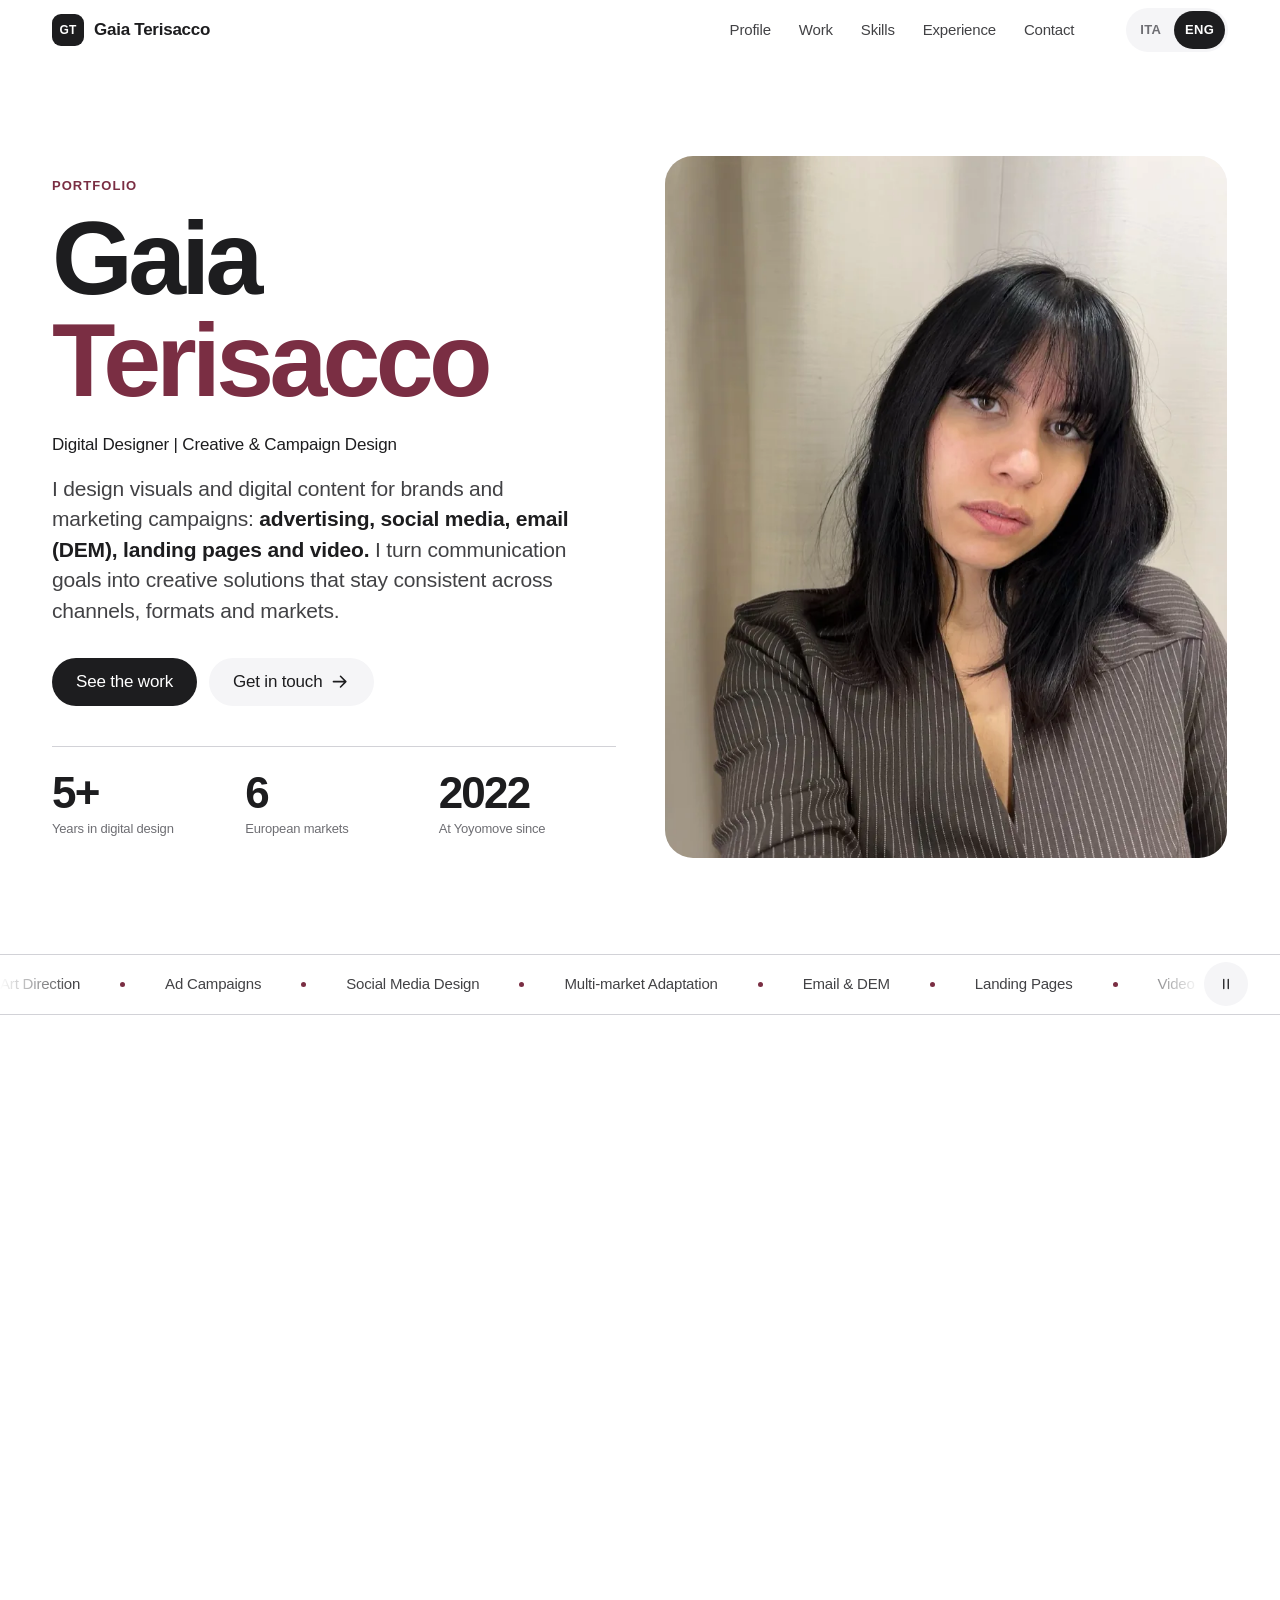
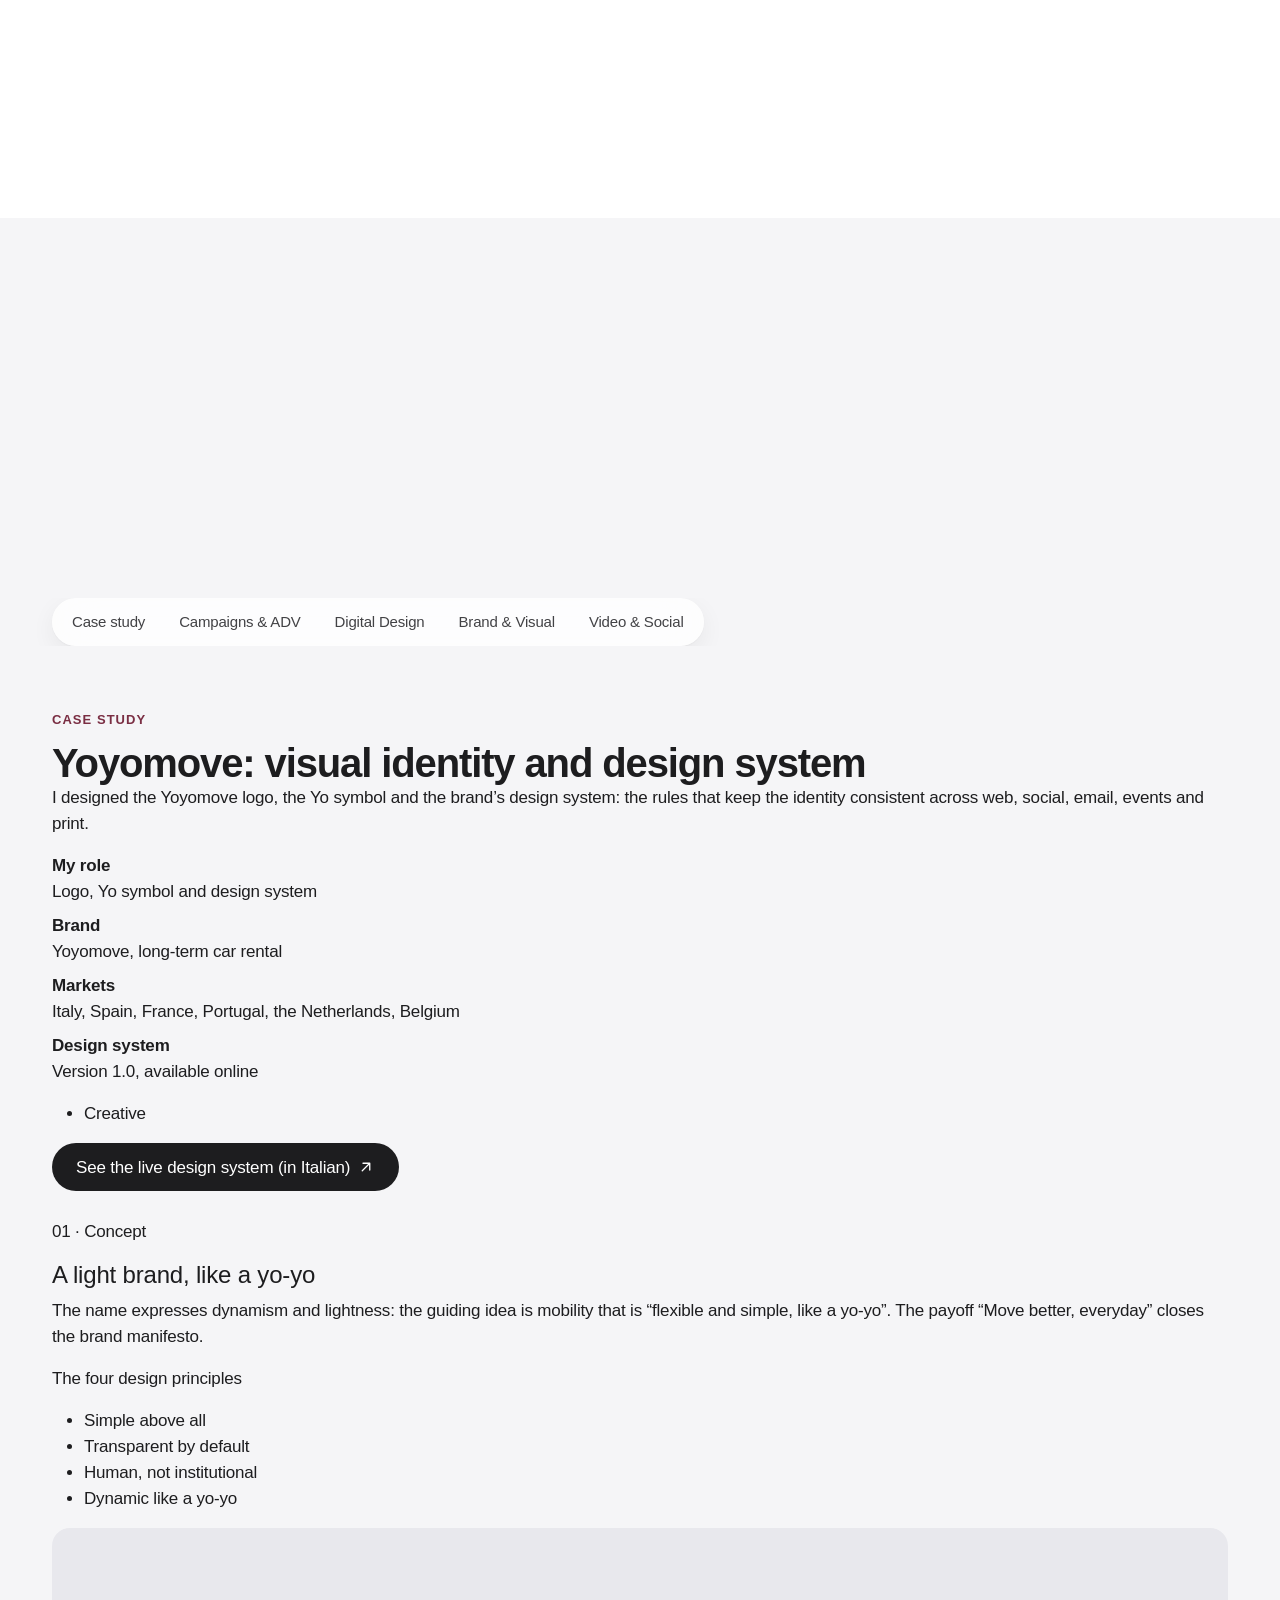
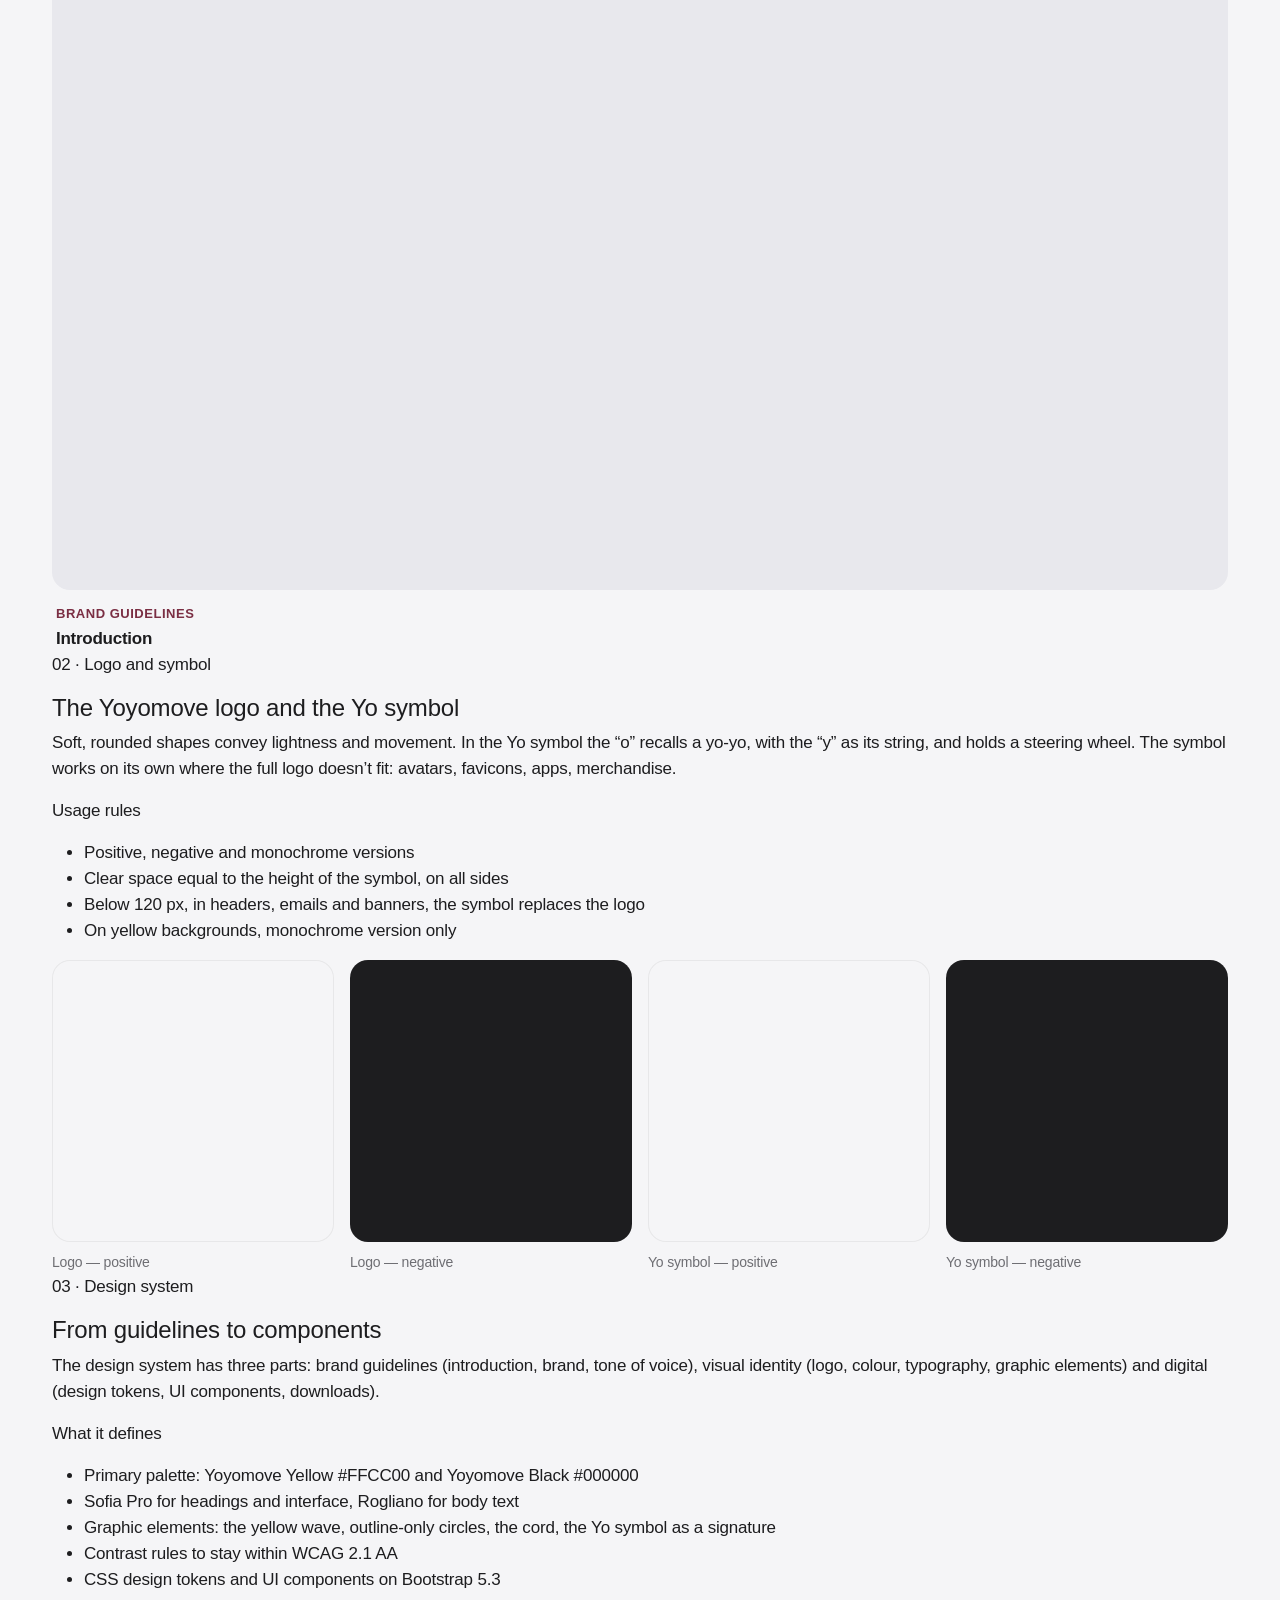
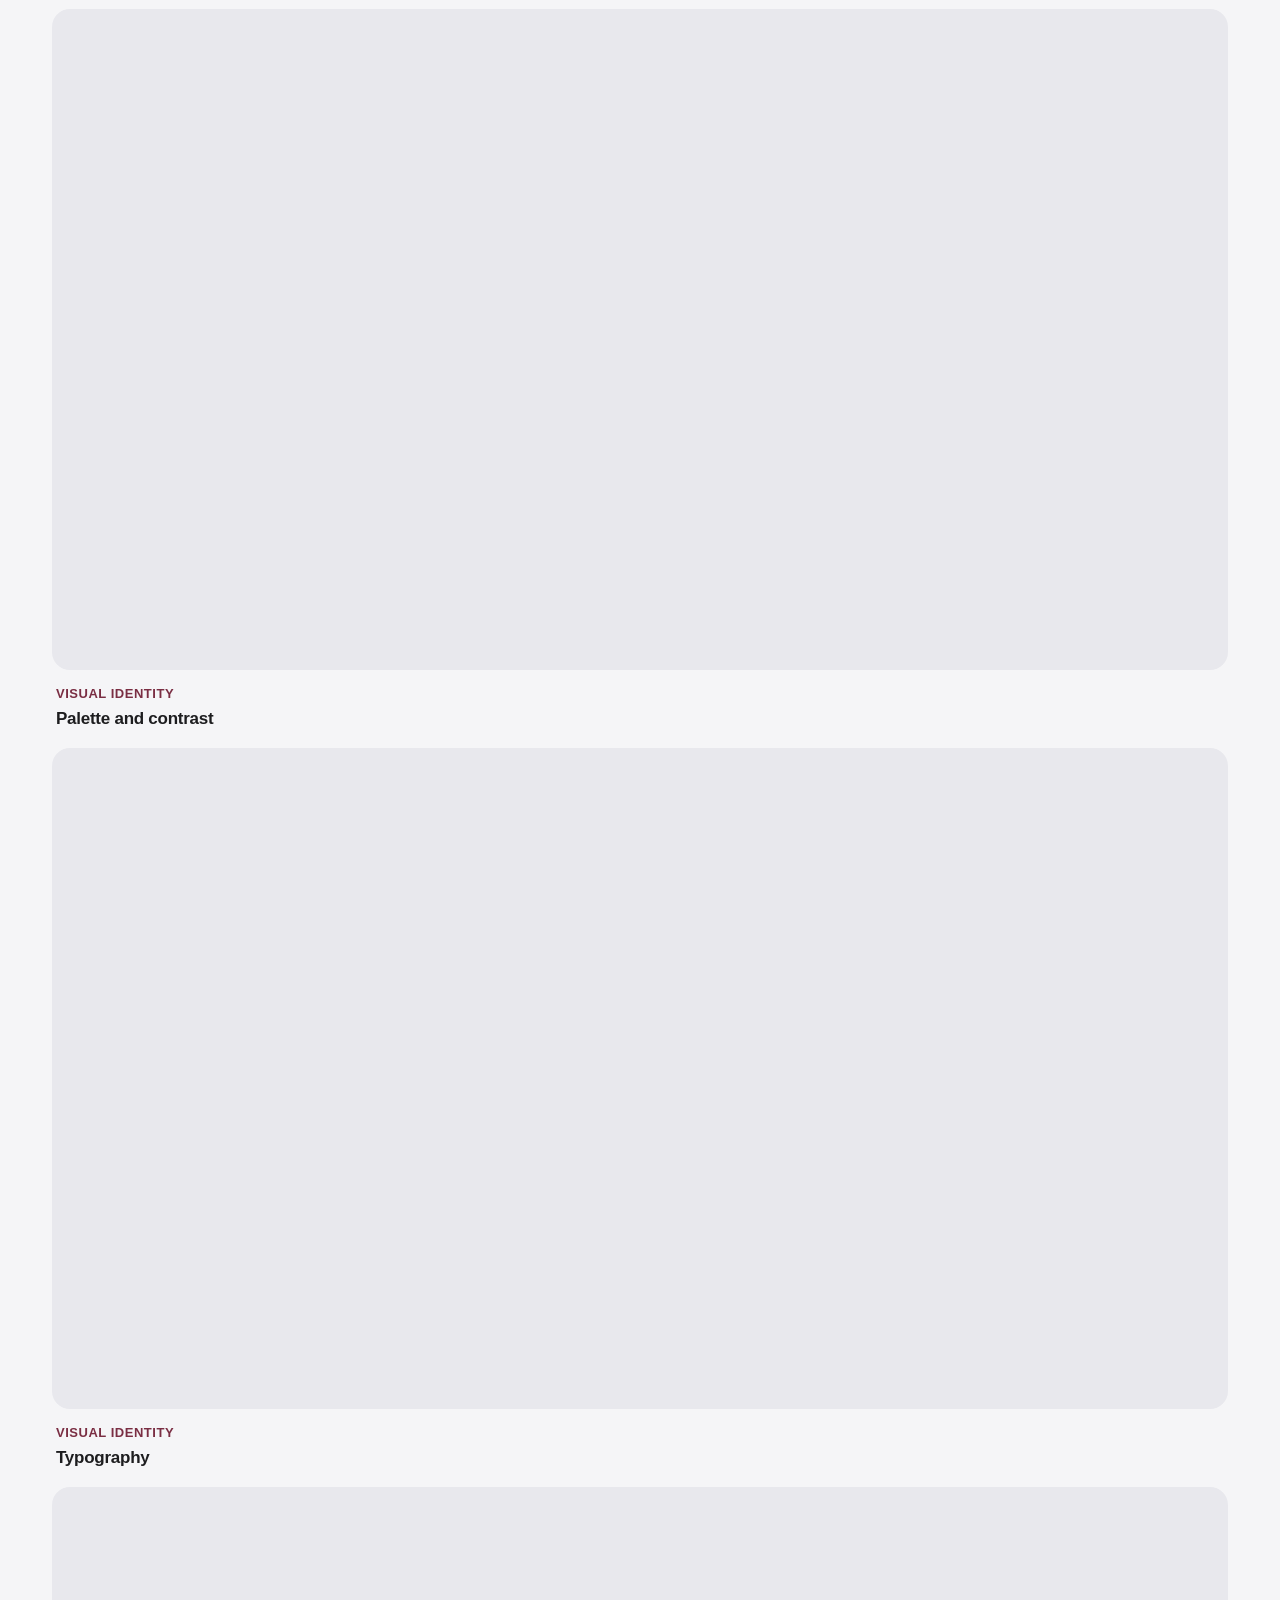
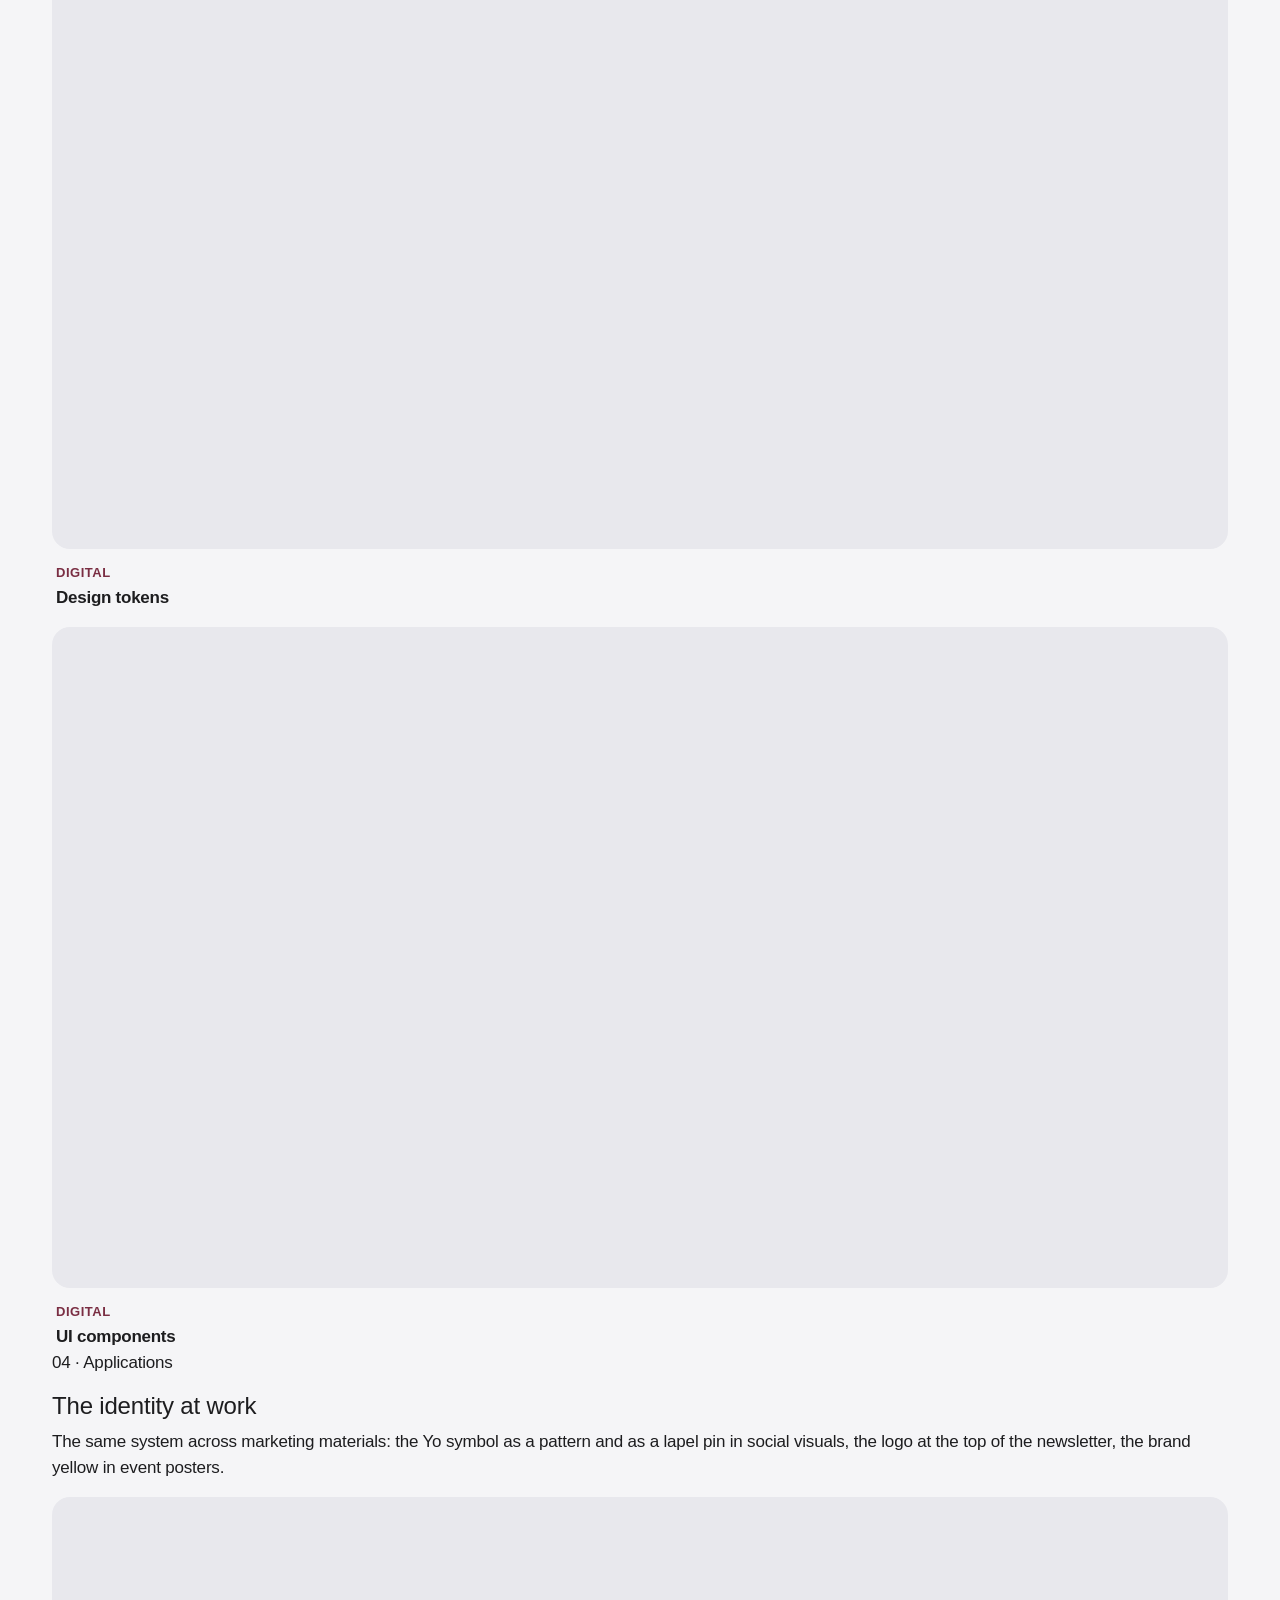
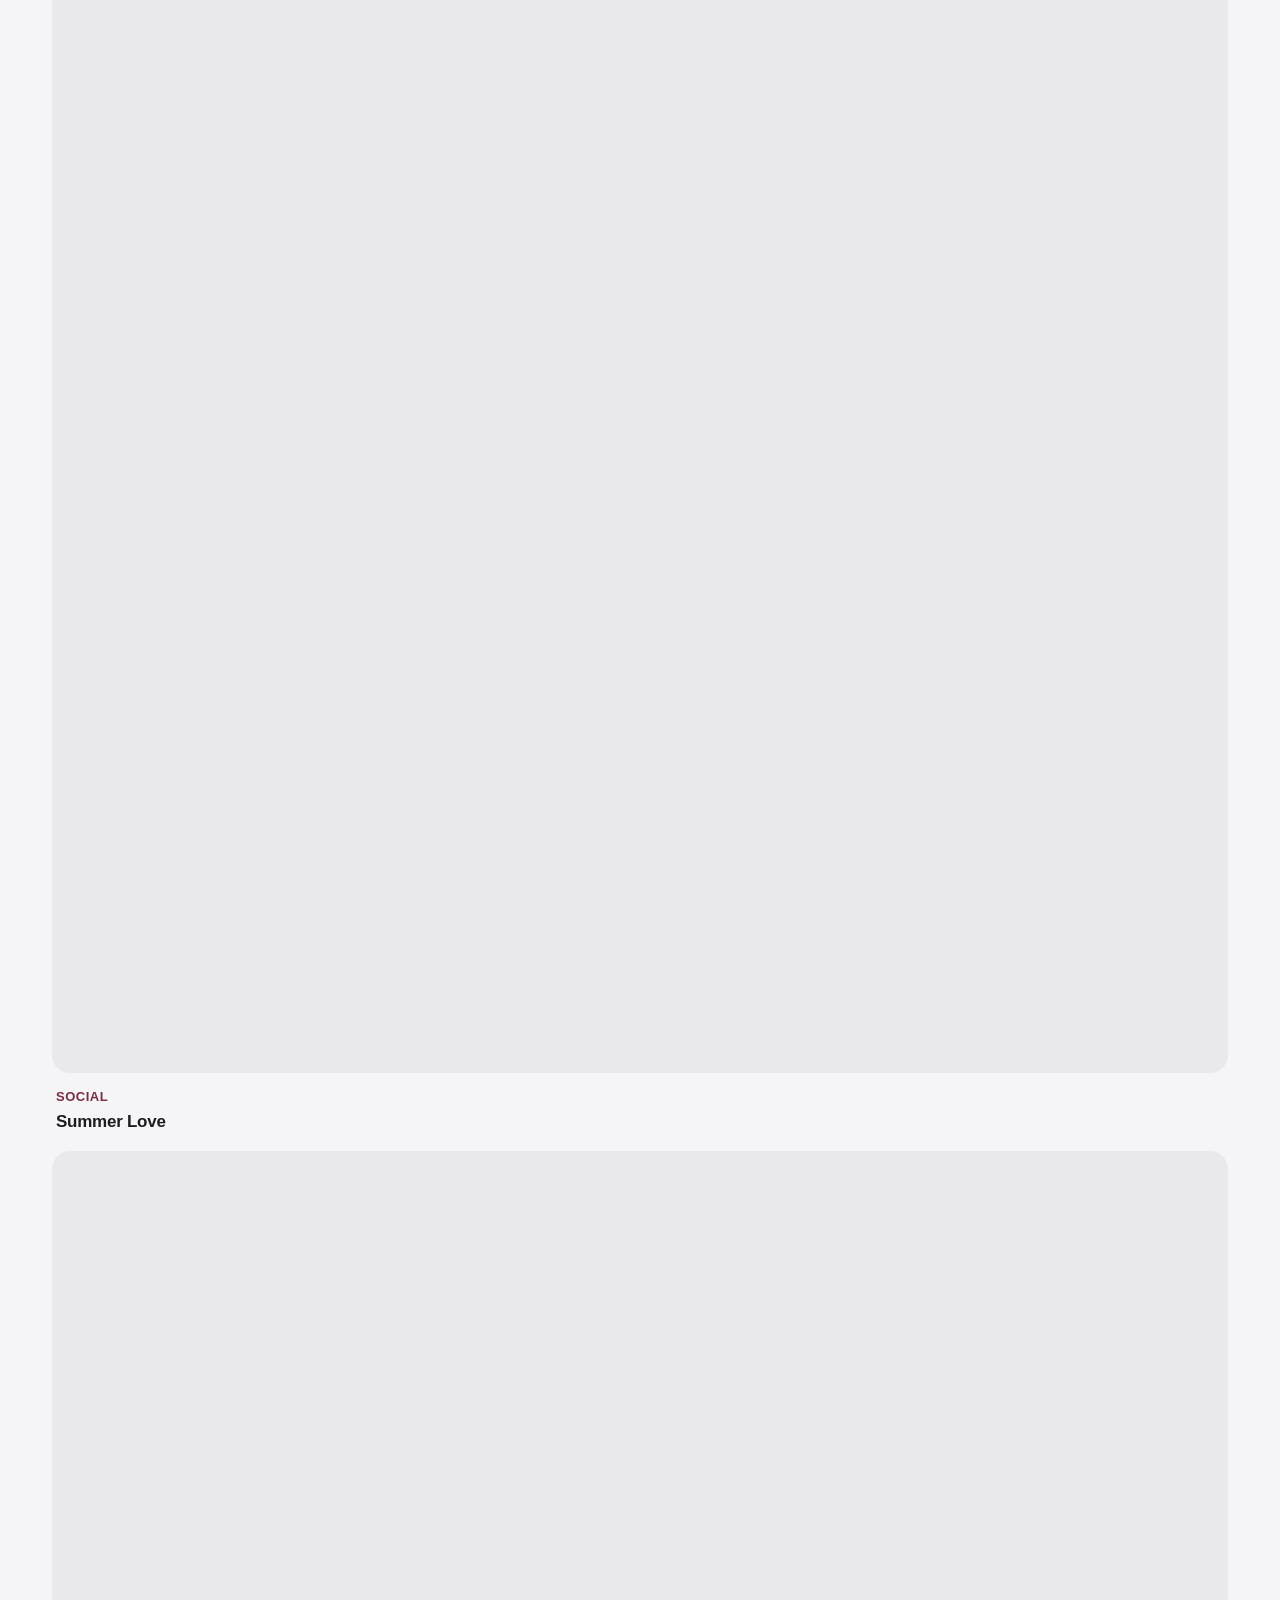
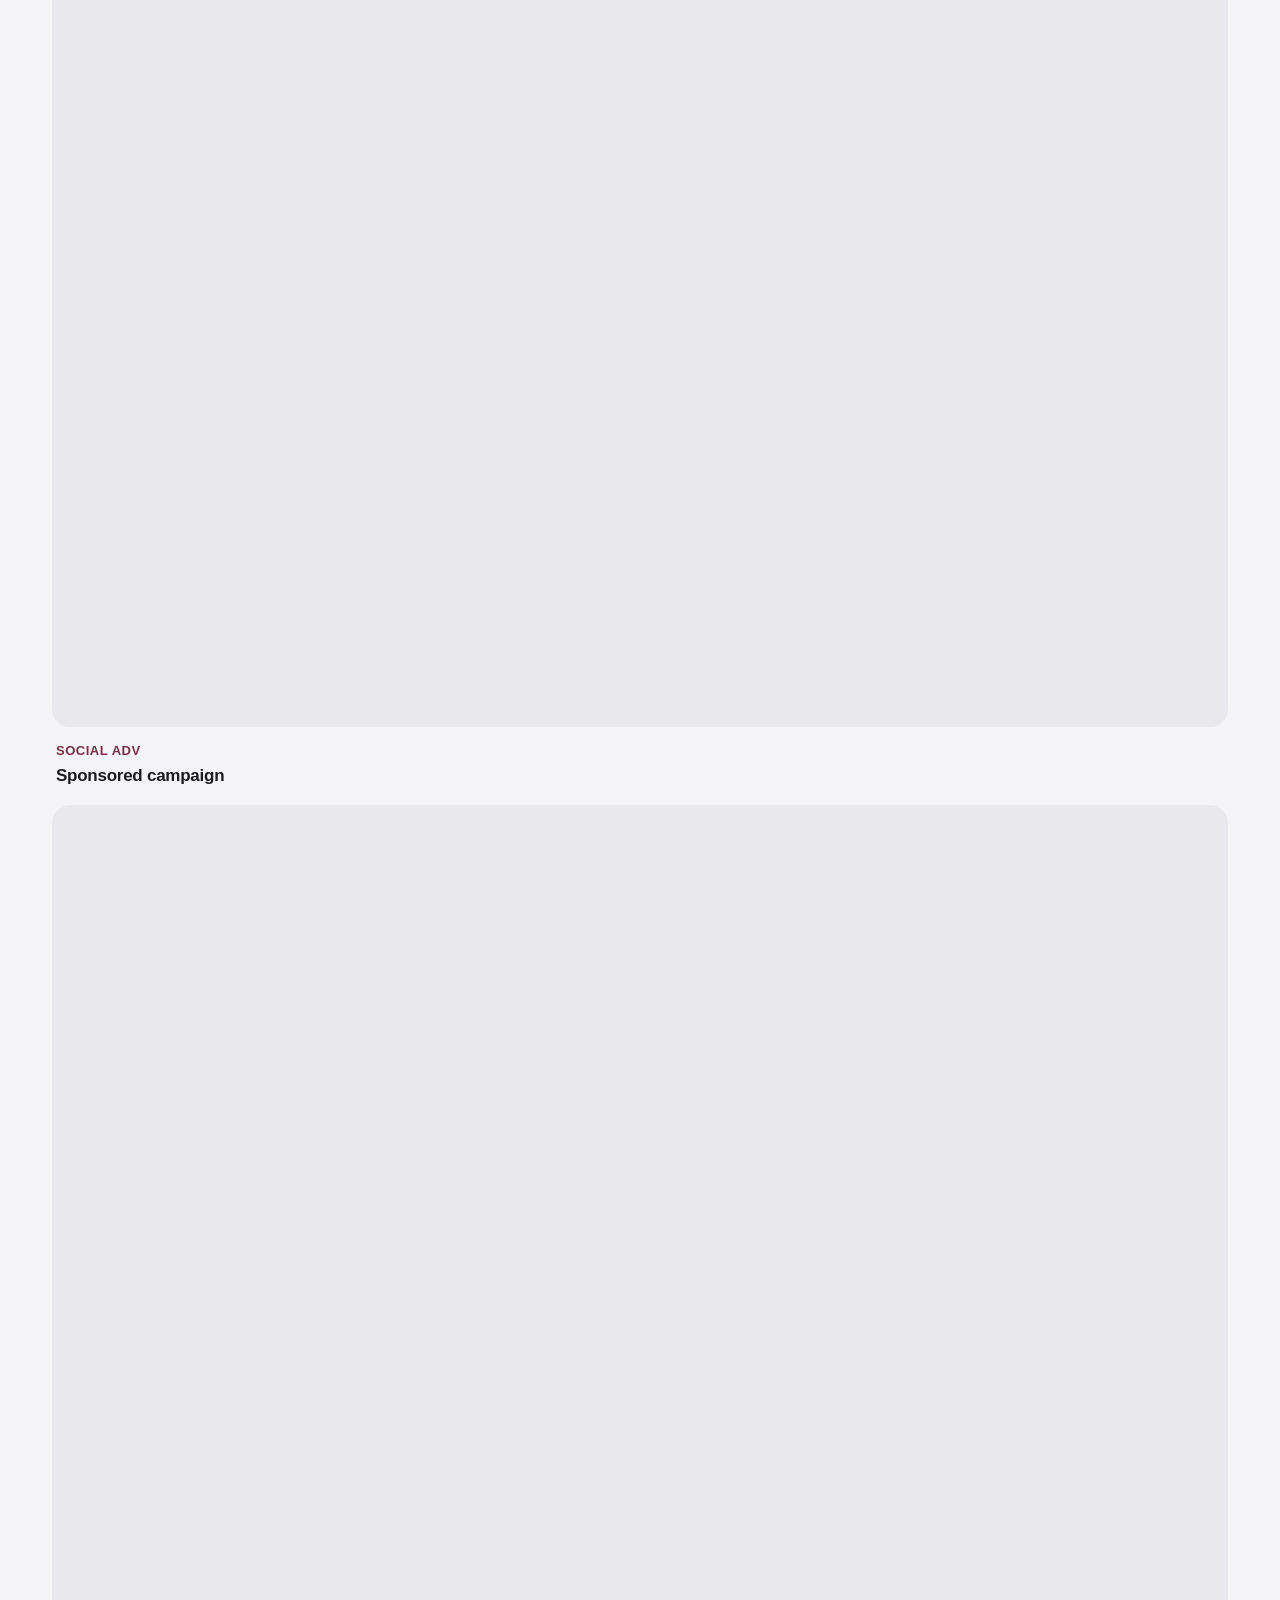
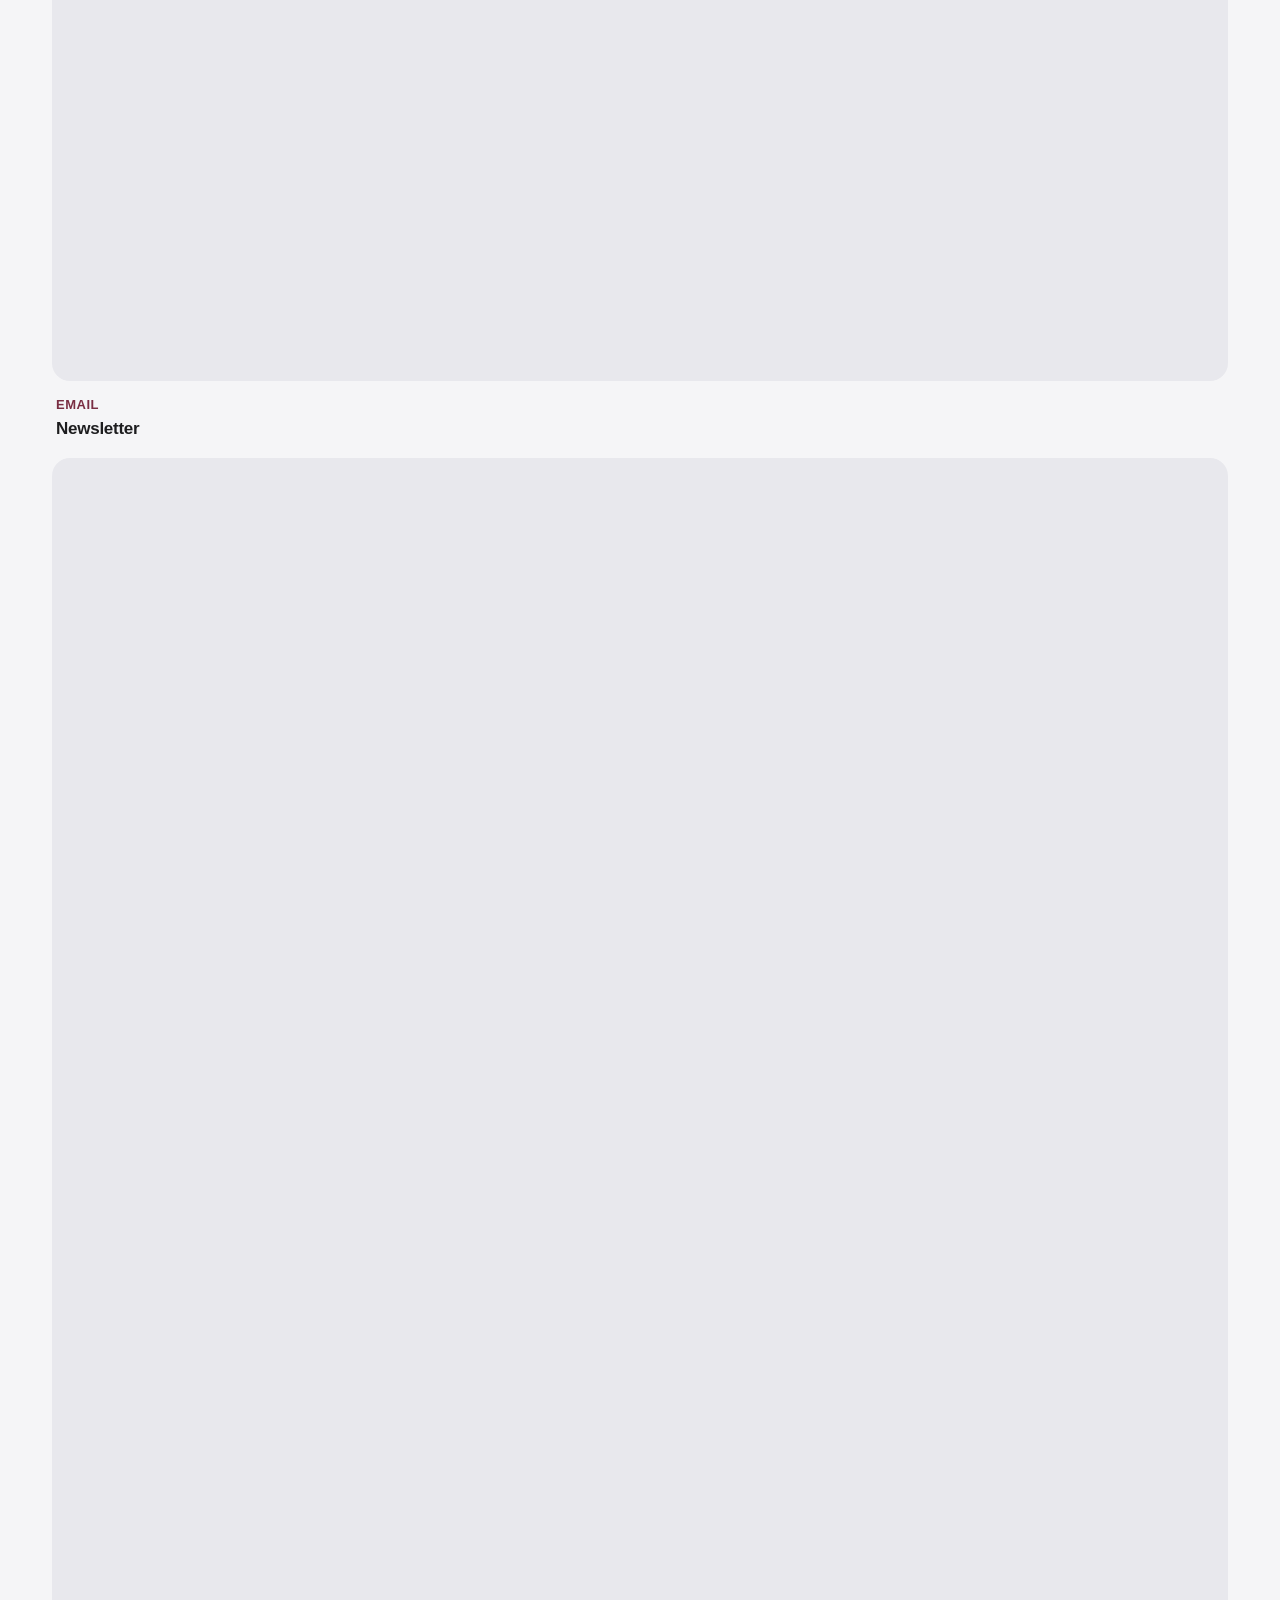
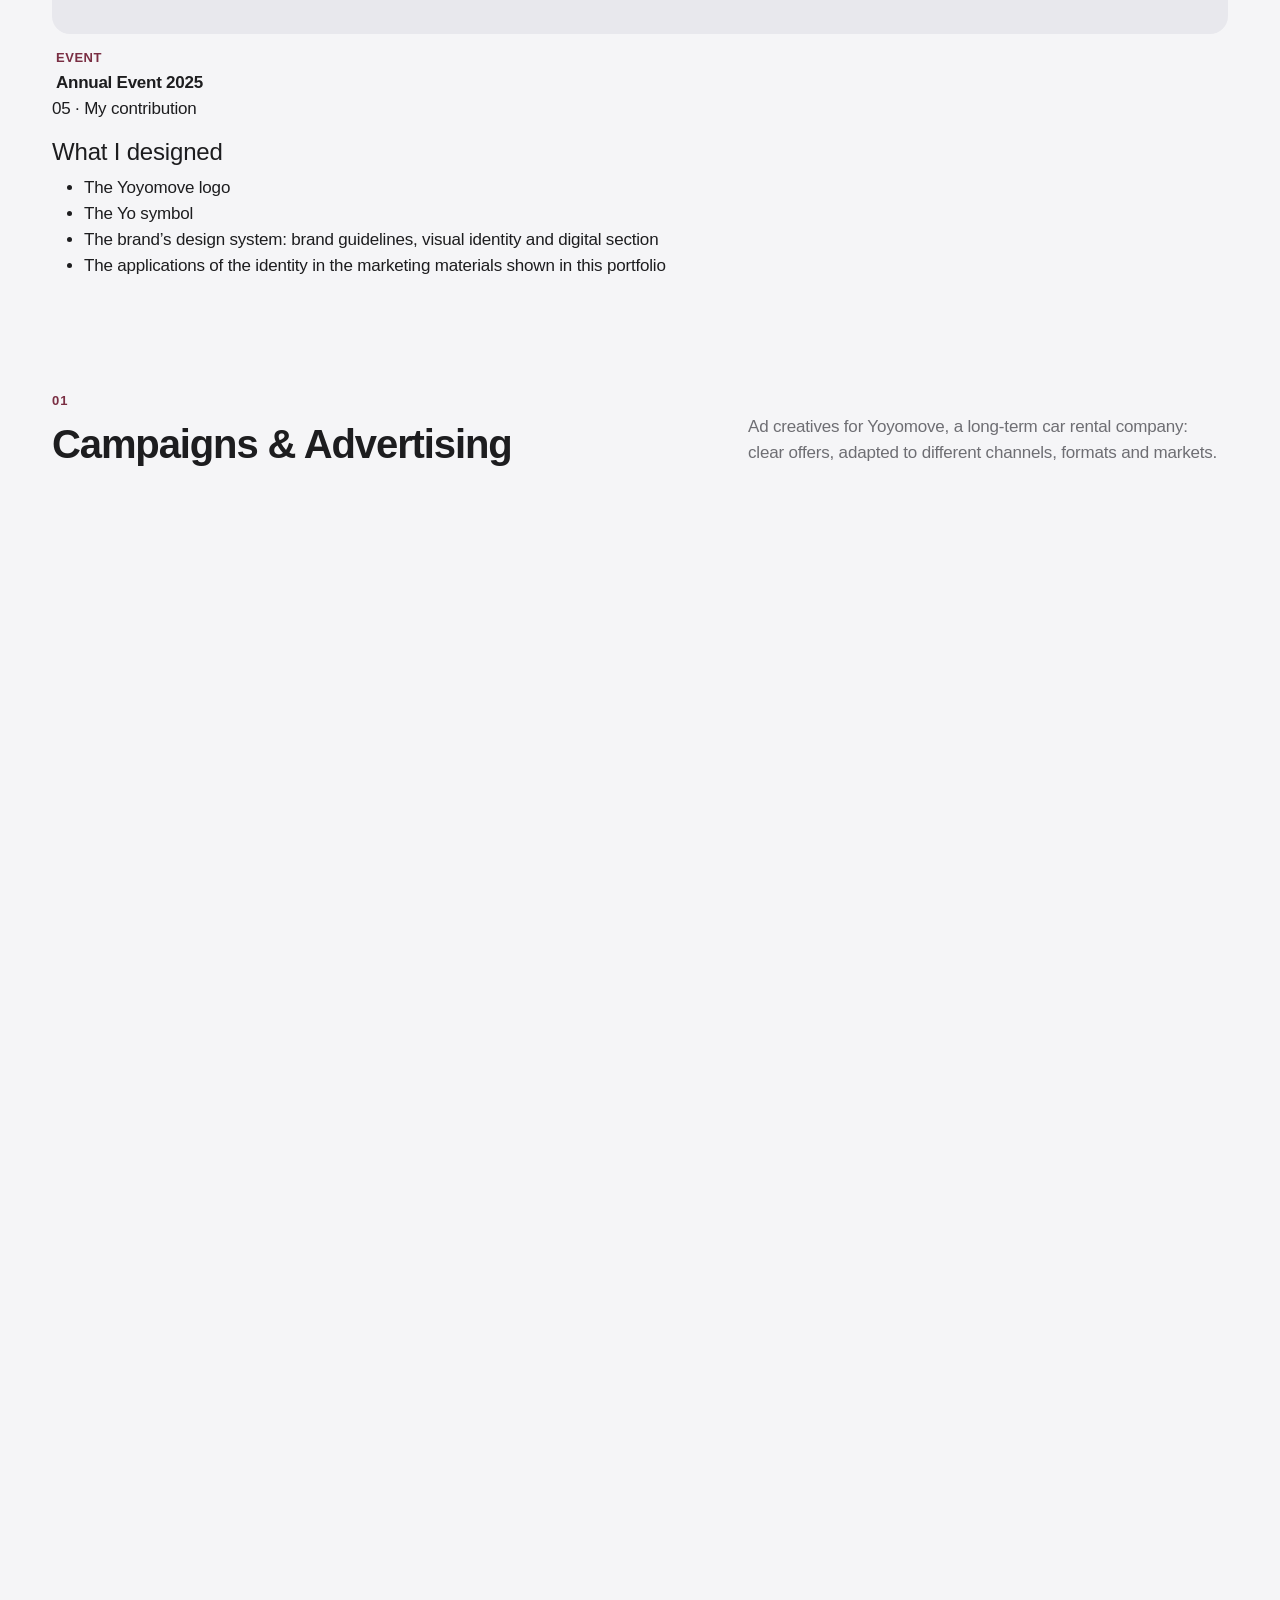
==== commit 3b35036f: "Add files via upload" ====
--- a/en/index.html
+++ b/en/index.html
@@ -5,10 +5,10 @@
 <meta name="viewport" content="width=device-width, initial-scale=1, viewport-fit=cover">
 <meta http-equiv="Content-Security-Policy" content="default-src 'self'; img-src 'self' data:; style-src 'self'; script-src 'self' 'sha256-Du+OJKJSbdUgz5nrHeWWINvez6XKDDU/tyj/5c2uvwo='; font-src 'self'; connect-src 'self'; form-action 'none'; base-uri 'self'; object-src 'none'">
 <meta name="referrer" content="strict-origin-when-cross-origin">
-<!-- Portfolio privato: raggiungibile solo con il link, escluso dai motori di ricerca -->
+<!-- Private portfolio: reachable only via the link, excluded from search engines -->
 <meta name="robots" content="noindex, nofollow">
-<title>Gaia Terisacco — Art Director Marketing</title>
-<meta name="description" content="Portfolio of Gaia Terisacco, Art Director Marketing: brand identity, social ADV campaigns, UGC video, UX/UI and web design, editorial illustration.">
+<title>Gaia Terisacco — Digital Designer | Creative &amp; Campaign Design</title>
+<meta name="description" content="Portfolio of Gaia Terisacco, Digital Designer: Yoyomove brand identity and design system, campaigns and ad creatives, social media, email (DEM), landing pages and video for several European markets.">
 <meta name="author" content="Gaia Terisacco">
 <meta name="color-scheme" content="light dark">
 <meta name="theme-color" content="#ffffff" media="(prefers-color-scheme: light)">
@@ -17,12 +17,12 @@
 <link rel="alternate" hreflang="it" href="https://gaiateris.github.io/portfolio/">
 <link rel="alternate" hreflang="en" href="https://gaiateris.github.io/portfolio/en/">
 <link rel="alternate" hreflang="x-default" href="https://gaiateris.github.io/portfolio/">
+
+<meta property="og:type" content="website">
 <meta property="og:locale" content="en_US">
 <meta property="og:locale:alternate" content="it_IT">
-
-<meta property="og:type" content="website">
-<meta property="og:title" content="Gaia Terisacco — Art Director &amp; Creative">
-<meta property="og:description" content="Portfolio of Gaia Terisacco, Art Director Marketing: brand identity, social ADV campaigns, UGC video, UX/UI and web design, editorial illustration.">
+<meta property="og:title" content="Gaia Terisacco — Digital Designer | Creative &amp; Campaign Design">
+<meta property="og:description" content="Portfolio of Gaia Terisacco, Digital Designer: campaigns and ad creatives, social media, email (DEM), landing pages, video and brand identity for several European markets.">
 <meta property="og:url" content="https://gaiateris.github.io/portfolio/en/">
 <meta property="og:image" content="https://gaiateris.github.io/portfolio/assets/img/og-image.jpg">
 <meta name="twitter:card" content="summary_large_image">
@@ -32,16 +32,16 @@
 
 <script>document.documentElement.classList.add('js')</script>
 <link rel="stylesheet" href="../assets/vendor/bootstrap/bootstrap.min.css?v=1b1cb0e2">
-<link rel="stylesheet" href="../assets/css/style.css?v=eeae40b3">
+<link rel="stylesheet" href="../assets/css/style.css?v=ff0c93e5">
 <script src="../assets/js/main.js?v=d2250cf7" defer></script>
 
-<script type="application/ld+json">{"@context":"https://schema.org","@type":"Person","name":"Gaia Terisacco","jobTitle":"Art Director Marketing","url":"https://gaiateris.github.io/portfolio/en/","image":"https://gaiateris.github.io/portfolio/assets/img/og-image.jpg","sameAs":["https://www.linkedin.com/in/gaia-terisacco-185802153/","https://www.instagram.com/gaia.teri/"]}</script>
+<script type="application/ld+json">{"@context":"https://schema.org","@type":"Person","name":"Gaia Terisacco","jobTitle":"Digital Designer","url":"https://gaiateris.github.io/portfolio/en/","image":"https://gaiateris.github.io/portfolio/assets/img/og-image.jpg","sameAs":["https://www.linkedin.com/in/gaia-terisacco-185802153/","https://www.instagram.com/gaia.teri/"]}</script>
 </head>
 <body>
 
 <a class="skip-link" href="#main">Skip to content</a>
 
-<!-- NAVIGAZIONE — sempre fissa in alto -->
+<!-- NAVIGATION — fixed at the top -->
 <header class="site-nav" data-nav>
   <nav class="container nav-inner" aria-label="Main">
     <a class="nav-brand" href="#top" aria-label="Gaia Terisacco — back to top">
@@ -55,17 +55,19 @@
         <a href="./" lang="en" hreflang="en" aria-current="true">ENG</a>
       </nav>
       <button class="nav-toggle" type="button" aria-expanded="false" aria-controls="nav-panel" aria-label="Open menu" data-label-open="Open menu" data-label-close="Close menu" data-nav-toggle>
-      <svg class="icon icon-open" viewBox="0 0 24 24" width="24" height="24" fill="none" stroke="currentColor" stroke-width="1.75" stroke-linecap="round" stroke-linejoin="round" aria-hidden="true" focusable="false"><path d="M4 9h16M4 15h16"/></svg>      <svg class="icon icon-close" viewBox="0 0 24 24" width="24" height="24" fill="none" stroke="currentColor" stroke-width="1.75" stroke-linecap="round" stroke-linejoin="round" aria-hidden="true" focusable="false"><path d="M6 6l12 12M18 6 6 18"/></svg>    </button>
+        <svg class="icon icon-open" viewBox="0 0 24 24" width="24" height="24" fill="none" stroke="currentColor" stroke-width="1.75" stroke-linecap="round" stroke-linejoin="round" aria-hidden="true" focusable="false"><path d="M4 9h16M4 15h16"/></svg>
+        <svg class="icon icon-close" viewBox="0 0 24 24" width="24" height="24" fill="none" stroke="currentColor" stroke-width="1.75" stroke-linecap="round" stroke-linejoin="round" aria-hidden="true" focusable="false"><path d="M6 6l12 12M18 6 6 18"/></svg>
+      </button>
     </div>
 
     <div class="nav-panel" id="nav-panel" data-nav-panel>
       <ul class="nav-menu">
-                  <li><a class="nav-link-item" href="#about">About</a></li>
-                  <li><a class="nav-link-item" href="#work">Work</a></li>
-                  <li><a class="nav-link-item" href="#skills">Skills</a></li>
-                  <li><a class="nav-link-item" href="#experience">Experience</a></li>
-                  <li><a class="nav-link-item" href="#contact">Contact</a></li>
-              </ul>
+        <li><a class="nav-link-item" href="#about">Profile</a></li>
+        <li><a class="nav-link-item" href="#work">Work</a></li>
+        <li><a class="nav-link-item" href="#skills">Skills</a></li>
+        <li><a class="nav-link-item" href="#experience">Experience</a></li>
+        <li><a class="nav-link-item" href="#contact">Contact</a></li>
+      </ul>
     </div>
   </nav>
 </header>
@@ -77,262 +79,481 @@
     <div class="container">
       <div class="row align-items-center gy-5 gx-lg-5">
         <div class="col-lg-6">
-          <p class="eyebrow">Art Director Marketing &amp; Creative Mind</p>
+          <p class="eyebrow">Portfolio</p>
           <h1 class="display-title" id="hero-title">Gaia <span class="text-accent">Terisacco</span></h1>
-          <p class="lead-text"><strong>Art Director driven by curiosity and a passion for visual storytelling.</strong> I design digital experiences and brands that communicate with clarity and style.</p>
+          <p class="hero-role">Digital Designer <span>| Creative &amp; Campaign Design</span></p>
+          <p class="lead-text">I design visuals and digital content for brands and marketing campaigns: <strong>advertising, social media, email (DEM), landing pages and video.</strong> I turn communication goals into creative solutions that stay consistent across channels, formats and markets.</p>
           <div class="cta-row">
-            <a class="btn-pill btn-pill--primary" href="#work">View my work</a>
-            <a class="btn-pill btn-pill--secondary" href="#contact">Let’s talk <svg class="icon" viewBox="0 0 24 24" width="24" height="24" fill="none" stroke="currentColor" stroke-width="1.75" stroke-linecap="round" stroke-linejoin="round" aria-hidden="true" focusable="false"><path d="M5 12h14M13 6l6 6-6 6"/></svg></a>
+            <a class="btn-pill btn-pill--primary" href="#work">See the work</a>
+            <a class="btn-pill btn-pill--secondary" href="#contact">Get in touch <svg class="icon" viewBox="0 0 24 24" width="24" height="24" fill="none" stroke="currentColor" stroke-width="1.75" stroke-linecap="round" stroke-linejoin="round" aria-hidden="true" focusable="false"><path d="M5 12h14M13 6l6 6-6 6"/></svg></a>
           </div>
           <dl class="stats">
-                          <div class="stat">
-                <dt class="stat-label">Years of experience</dt>
-                                  <dd class="stat-value">5+</dd>
-                              </div>
-                          <div class="stat">
-                <dt class="stat-label">Projects completed</dt>
-                                  <dd class="stat-value">40+</dd>
-                              </div>
-                          <div class="stat">
-                <dt class="stat-label">Ideas in mind</dt>
-                                  <dd class="stat-value"><span aria-hidden="true">∞</span><span class="visually-hidden">Infinite</span></dd>
-                              </div>
-                      </dl>
+            <div class="stat">
+              <dt class="stat-label">Years in digital design</dt>
+              <dd class="stat-value">5+</dd>
+            </div>
+            <div class="stat">
+              <dt class="stat-label">European markets</dt>
+              <dd class="stat-value">6</dd>
+            </div>
+            <div class="stat">
+              <dt class="stat-label">At Yoyomove since</dt>
+              <dd class="stat-value">2022</dd>
+            </div>
+          </dl>
         </div>
         <div class="col-lg-6">
           <div class="hero-media">
-            <img src="../assets/img/gaia-terisacco.webp" alt="Portrait of Gaia Terisacco" fetchpriority="high" width="800" height="1066" decoding="async">          </div>
+            <img src="../assets/img/gaia-terisacco.webp" alt="Portrait of Gaia Terisacco" fetchpriority="high" width="800" height="1066" decoding="async">
+          </div>
         </div>
       </div>
     </div>
   </section>
 
-  <!-- SERVIZI -->
-  <section class="ticker" aria-label="Services" data-ticker>
+  <!-- AREAS OF WORK -->
+  <section class="ticker" aria-label="Areas of work" data-ticker>
     <div class="ticker-viewport">
       <ul class="ticker-track">
-        <li>Art Direction</li><li>Brand Identity</li><li>ADV Campaigns</li><li>Motion Design</li><li>Illustration</li><li>UI/UX Digital</li><li>Creative Strategy</li>      </ul>
+        <li>Art Direction</li><li>Ad Campaigns</li><li>Social Media Design</li><li>Multi-market Adaptation</li><li>Email &amp; DEM</li><li>Landing Pages</li><li>Video Editing</li><li>Brand Identity</li>
+      </ul>
       <ul class="ticker-track ticker-track--clone" aria-hidden="true">
-        <li>Art Direction</li><li>Brand Identity</li><li>ADV Campaigns</li><li>Motion Design</li><li>Illustration</li><li>UI/UX Digital</li><li>Creative Strategy</li>      </ul>
+        <li>Art Direction</li><li>Ad Campaigns</li><li>Social Media Design</li><li>Multi-market Adaptation</li><li>Email &amp; DEM</li><li>Landing Pages</li><li>Video Editing</li><li>Brand Identity</li>
+      </ul>
     </div>
     <button class="ticker-toggle" type="button" aria-pressed="false" data-ticker-toggle>
-      <svg class="icon icon-pause" viewBox="0 0 24 24" width="24" height="24" fill="none" stroke="currentColor" stroke-width="1.75" stroke-linecap="round" stroke-linejoin="round" aria-hidden="true" focusable="false"><path d="M9 6v12M15 6v12"/></svg><svg class="icon icon-play" viewBox="0 0 24 24" width="24" height="24" fill="none" stroke="currentColor" stroke-width="1.75" stroke-linecap="round" stroke-linejoin="round" aria-hidden="true" focusable="false"><path d="m8 5 11 7-11 7Z"/></svg>      <span class="visually-hidden">Pause animation</span>
+      <svg class="icon icon-pause" viewBox="0 0 24 24" width="24" height="24" fill="none" stroke="currentColor" stroke-width="1.75" stroke-linecap="round" stroke-linejoin="round" aria-hidden="true" focusable="false"><path d="M9 6v12M15 6v12"/></svg><svg class="icon icon-play" viewBox="0 0 24 24" width="24" height="24" fill="none" stroke="currentColor" stroke-width="1.75" stroke-linecap="round" stroke-linejoin="round" aria-hidden="true" focusable="false"><path d="m8 5 11 7-11 7Z"/></svg>
+      <span class="visually-hidden">Pause the animation</span>
     </button>
   </section>
 
-  <!-- CHI SONO -->
+  <!-- PROFILE -->
   <section class="section" id="about" aria-labelledby="about-title">
     <div class="container">
       <div class="row gy-5 gx-lg-5">
         <div class="col-lg-7 reveal">
-          <p class="eyebrow">About me</p>
-          <h2 class="section-title" id="about-title">Explosive <span class="text-soft">by nature.</span></h2>
-                      <p class="body-text">I’m Gaia, <strong>Art Director Marketing</strong>. I lead the creative and brand vision across several markets — <em>Italy, Spain, France, Portugal, the Netherlands and Benelux</em> — building a cohesive creative direction across Europe. For me creativity isn’t just a job: it’s how I see the world, solve problems and connect with people.</p>
-                      <p class="body-text">I have the courage to dive into any challenge: from the most complex campaign to the wildest concept, I always put my heart into it, with a touch of irreverence. Outside of work I do pole dancing and live for cinema and music.</p>
-                    <ul class="chip-list" aria-label="Personality traits">
-                          <li class="chip">Curious</li>
-                          <li class="chip">Explosive</li>
-                          <li class="chip">Bold</li>
-                          <li class="chip">Outgoing</li>
-                          <li class="chip">Pole dancer</li>
-                          <li class="chip">Cinema lover</li>
-                      </ul>
+          <p class="eyebrow">Profile</p>
+          <h2 class="section-title" id="about-title">From concept <span class="text-soft">to the last format.</span></h2>
+          <p class="body-text">I’m Gaia, a digital designer with <strong>over 5 years of experience</strong> in visual design, visual communication and marketing content. I’ve been at <strong>Yoyomove</strong> since December 2022: I started as a web designer and content creator, and since January 2026 I’ve also been working on <strong>art direction and creative marketing</strong>. I designed the Yoyomove logo, the Yo symbol and the brand’s design system.</p>
+          <p class="body-text">I create ad creatives, social visuals, email campaigns (DEM), landing pages, video and materials for partners, events and print, adapting formats and languages for <em>Italy, Spain, France, Portugal, the Netherlands and Belgium</em>. I contribute to developing campaign concepts and visual languages, and I make sure every adaptation stays true to the original idea.</p>
+          <p class="body-text">Outside of work I do pole dancing and live for cinema and music.</p>
         </div>
         <div class="col-lg-5 reveal">
-          <ul class="grouped-list">
-                          <li class="grouped-item">
-                <span class="icon-badge"><svg class="icon" viewBox="0 0 24 24" width="24" height="24" fill="none" stroke="currentColor" stroke-width="1.75" stroke-linecap="round" stroke-linejoin="round" aria-hidden="true" focusable="false"><circle cx="13.5" cy="6.5" r="1"/><circle cx="17.5" cy="10.5" r="1"/><circle cx="8.5" cy="7.5" r="1"/><circle cx="6.5" cy="12.5" r="1"/><path d="M12 2a10 10 0 0 0 0 20c1.1 0 2-.9 2-2 0-.5-.2-1-.5-1.3-.3-.4-.5-.8-.5-1.3 0-1.1.9-2 2-2h2.4A5.6 5.6 0 0 0 22 9.8C22 5.5 17.5 2 12 2Z"/></svg></span>
-                <div>
-                  <h3 class="item-title">Art Direction</h3>
-                  <p class="item-text">I lead a brand’s creative vision, from concept to final execution.</p>
-                </div>
-              </li>
-                          <li class="grouped-item">
-                <span class="icon-badge"><svg class="icon" viewBox="0 0 24 24" width="24" height="24" fill="none" stroke="currentColor" stroke-width="1.75" stroke-linecap="round" stroke-linejoin="round" aria-hidden="true" focusable="false"><path d="M13 2 4 14h7l-1 8 9-12h-7l1-8Z"/></svg></span>
-                <div>
-                  <h3 class="item-title">Brand Strategy</h3>
-                  <p class="item-text">I build brand identities that speak to audiences with consistency and personality.</p>
-                </div>
-              </li>
-                          <li class="grouped-item">
-                <span class="icon-badge"><svg class="icon" viewBox="0 0 24 24" width="24" height="24" fill="none" stroke="currentColor" stroke-width="1.75" stroke-linecap="round" stroke-linejoin="round" aria-hidden="true" focusable="false"><path d="m12 3 1.8 4.9 4.9 1.8-4.9 1.8L12 16.4l-1.8-4.9-4.9-1.8 4.9-1.8Z"/><path d="m19 15 .8 2.2L22 18l-2.2.8L19 21l-.8-2.2L16 18l2.2-.8Z"/></svg></span>
-                <div>
-                  <h3 class="item-title">Creative chaos</h3>
-                  <p class="item-text">Creative disorder is my method: every project is born from a whirlwind of ideas.</p>
-                </div>
-              </li>
-                      </ul>
+          <h3 class="item-title mb-3">How to read this portfolio</h3>
+          <ul class="guide-list">
+            <li class="guide-card">
+              <p class="role-tag role-tag--creative">Creative</p>
+              <h4 class="guide-title">Digital Art Director · Creative Designer</h4>
+              <p class="item-text">Concepts and visual languages, brand identity, posters and editorial, video content.</p>
+              <ul class="guide-links">
+                <li><a class="chip-link" href="#case-yoyomove">Yoyomove case study</a></li>
+                <li><a class="chip-link" href="#work-brand">Brand &amp; Visual</a></li>
+                <li><a class="chip-link" href="#work-social">Video &amp; Social</a></li>
+              </ul>
+            </li>
+            <li class="guide-card">
+              <p class="role-tag role-tag--marketing">Marketing</p>
+              <h4 class="guide-title">Digital Marketing Designer · Performance Creative</h4>
+              <p class="item-text">Ad creatives, adaptations for multiple markets and languages, email campaigns, newsletters and landing pages.</p>
+              <ul class="guide-links">
+                <li><a class="chip-link" href="#work-campaigns">Campaigns &amp; ADV</a></li>
+                <li><a class="chip-link" href="#work-digital">Digital Design</a></li>
+              </ul>
+            </li>
+          </ul>
         </div>
       </div>
     </div>
   </section>
 
-  <!-- LAVORI -->
+  <!-- WORK -->
   <section class="section section--alt" id="work" aria-labelledby="work-title">
     <div class="container">
       <div class="section-head reveal">
         <p class="eyebrow">Selected work</p>
-        <h2 class="section-title" id="work-title">My projects</h2>
+        <h2 class="section-title" id="work-title">What I’ve designed</h2>
+        <p class="body-text mb-0">It opens with the case study on the Yoyomove identity. Each project shows the context, my role and the materials delivered. The <span class="role-tag role-tag--creative">Creative</span> and <span class="role-tag role-tag--marketing">Marketing</span> labels show which profile it is most relevant to.</p>
       </div>
 
-      <nav class="segmented" aria-label="Work categories">
+      <nav class="segmented" aria-label="Project categories">
         <ul>
-                      <li><a href="#work-brand">Brand</a></li>
-                      <li><a href="#work-design-system">Design System</a></li><li><a href="#work-social">Social</a></li>
-                      <li><a href="#work-ugc">UGC</a></li>
-                      <li><a href="#work-web">Web</a></li>
-                      <li><a href="#work-print">Print</a></li>
-                  </ul>
+          <li><a href="#case-yoyomove">Case study</a></li>
+          <li><a href="#work-campaigns">Campaigns &amp; ADV</a></li>
+          <li><a href="#work-digital">Digital Design</a></li>
+          <li><a href="#work-brand">Brand &amp; Visual</a></li>
+          <li><a href="#work-social">Video &amp; Social</a></li>
+        </ul>
       </nav>
 
-      <!-- Brand system -->
-            <article class="work-group" id="work-brand" aria-labelledby="work-brand-title">
-        <header class="group-header"><div><p class="eyebrow">Brand Identity</p><h3 class="group-title" id="work-brand-title">Brand system</h3></div><p class="group-desc">Logo systems and visual identities for Yoyomove, Aquí y Ahora and Rogue, built to stay consistent on every surface.</p></header>        <ul class="brand-grid">
-                      <li class="brand-tile brand-tile--wide reveal">
-              <figure>
-                <div class="brand-media brand-media--dark brand-media--contain">
-                  <img src="../assets/img/brand/yoyomove-white.svg" alt="Yoyomove logo, white version" width="600" height="124" loading="lazy" decoding="async">                </div>
-                <figcaption class="caption">Yoyomove — White</figcaption>
-              </figure>
-            </li>
-                      <li class="brand-tile brand-tile--wide reveal">
-              <figure>
-                <div class="brand-media brand-media--light brand-media--contain">
-                  <img src="../assets/img/brand/yoyomove-black.svg" alt="Yoyomove logo, black version" width="600" height="124" loading="lazy" decoding="async">                </div>
-                <figcaption class="caption">Yoyomove — Black</figcaption>
-              </figure>
-            </li>
-                      <li class="brand-tile reveal">
-              <figure>
-                <div class="brand-media brand-media--light brand-media--contain">
-                  <img src="../assets/img/brand/yo-black.webp" alt="Yo symbol, black version" width="720" height="598" loading="lazy" decoding="async">                </div>
-                <figcaption class="caption">Yo — Black</figcaption>
-              </figure>
-            </li>
-                      <li class="brand-tile reveal">
-              <figure>
-                <div class="brand-media brand-media--dark brand-media--contain">
-                  <img src="../assets/img/brand/yo-white.webp" alt="Yo symbol, white version" width="720" height="598" loading="lazy" decoding="async">                </div>
-                <figcaption class="caption">Yo — White</figcaption>
-              </figure>
-            </li>
-                      <li class="brand-tile reveal">
-              <figure>
-                <div class="brand-media">
-                  <img src="../assets/img/brand/aqui-y-ahora-golden-dark.webp" alt="Aquí y Ahora logo built on a golden-ratio spiral, white on a sand background" width="800" height="718" loading="lazy" decoding="async">                </div>
-                <figcaption class="caption">Aquí y Ahora — Golden ratio</figcaption>
-              </figure>
-            </li>
-                      <li class="brand-tile reveal">
-              <figure>
-                <div class="brand-media">
-                  <img src="../assets/img/brand/aqui-y-ahora-golden-light.webp" alt="Aquí y Ahora golden-ratio logo, light variant" width="800" height="718" loading="lazy" decoding="async">                </div>
-                <figcaption class="caption">Aquí y Ahora — Golden ratio</figcaption>
-              </figure>
-            </li>
-                      <li class="brand-tile reveal">
-              <figure>
-                <div class="brand-media">
-                  <img src="../assets/img/brand/aqui-y-ahora-enso-dark.webp" alt="Aquí y Ahora logo with an ensō brush circle" width="800" height="718" loading="lazy" decoding="async">                </div>
-                <figcaption class="caption">Aquí y Ahora — Ensō</figcaption>
-              </figure>
-            </li>
-                      <li class="brand-tile reveal">
-              <figure>
-                <div class="brand-media">
-                  <img src="../assets/img/brand/aqui-y-ahora-enso-light.webp" alt="Aquí y Ahora ensō logo, light variant" width="800" height="718" loading="lazy" decoding="async">                </div>
-                <figcaption class="caption">Aquí y Ahora — Ensō</figcaption>
-              </figure>
-            </li>
-                      <li class="brand-tile reveal">
-              <figure>
-                <div class="brand-media brand-media--dark brand-media--contain">
-                  <img src="../assets/img/brand/rogue-white.svg" alt="Rogue logo, white version" width="400" height="400" loading="lazy" decoding="async">                </div>
-                <figcaption class="caption">Rogue — White</figcaption>
-              </figure>
-            </li>
-                      <li class="brand-tile reveal">
-              <figure>
-                <div class="brand-media brand-media--light brand-media--contain">
-                  <img src="../assets/img/brand/rogue-black.svg" alt="Rogue logo, black version" width="308" height="131" loading="lazy" decoding="async">                </div>
-                <figcaption class="caption">Rogue — Black</figcaption>
-              </figure>
-            </li>
-                  </ul>
-      </article>
-
-      <article class="work-group" id="work-design-system" aria-labelledby="work-design-system-title">
-        <header class="group-header"><div><p class="eyebrow">Design System</p><h3 class="group-title" id="work-design-system-title">Yoyomove design system</h3></div><p class="group-desc">A single source of truth for internal teams, suppliers and developers: brand guidelines, visual identity, design tokens and ready-to-use UI components.</p></header><p class="ds-cta"><a class="btn-pill btn-pill--primary" href="https://landing.yoyomove.com/it/design-system/index.html" target="_blank" rel="noopener noreferrer" hreflang="it">See the live design system (in Italian)<svg class="icon" viewBox="0 0 24 24" width="24" height="24" fill="none" stroke="currentColor" stroke-width="1.75" stroke-linecap="round" stroke-linejoin="round" aria-hidden="true" focusable="false"><path d="M7 17 17 7M8 7h9v9"/></svg><span class="visually-hidden"> (opens in a new tab)</span></a></p>        <ul class="gallery gallery--ds">
-          <li class="reveal"><figure class="tile"><a class="tile-link ar-16-9 tile-link--top" href="../assets/img/design-system/colore.webp" data-lightbox data-caption="Visual identity — Colour palette"><img src="../assets/img/design-system/colore.webp" alt="Colour page of the Yoyomove design system: primary palette with #FFCC00 yellow and black, plus HEX, RGB and CMYK values" width="1400" height="875" loading="lazy" decoding="async"></a><figcaption class="card-caption"><span class="caption-kicker">Visual identity</span><span class="caption-title">Colour palette</span></figcaption></figure></li>
-          <li class="reveal"><figure class="tile"><a class="tile-link ar-16-9 tile-link--top" href="../assets/img/design-system/index.webp" data-lightbox data-caption="Brand guidelines — Introduction"><img src="../assets/img/design-system/index.webp" alt="Introduction page of the Yoyomove design system with the downloadable brand book" width="1200" height="750" loading="lazy" decoding="async"></a><figcaption class="card-caption"><span class="caption-kicker">Brand guidelines</span><span class="caption-title">Introduction</span></figcaption></figure></li>
-          <li class="reveal"><figure class="tile"><a class="tile-link ar-16-9 tile-link--top" href="../assets/img/design-system/tipografia.webp" data-lightbox data-caption="Visual identity — Typography"><img src="../assets/img/design-system/tipografia.webp" alt="Typography page: the two families Sofia Pro and Rogliano with their roles and weights" width="1200" height="750" loading="lazy" decoding="async"></a><figcaption class="card-caption"><span class="caption-kicker">Visual identity</span><span class="caption-title">Typography</span></figcaption></figure></li>
-          <li class="reveal"><figure class="tile"><a class="tile-link ar-16-9 tile-link--top" href="../assets/img/design-system/componenti.webp" data-lightbox data-caption="Digital — UI components"><img src="../assets/img/design-system/componenti.webp" alt="UI components page: buttons, cards, forms and notes built in HTML and CSS on Bootstrap 5.3" width="1200" height="750" loading="lazy" decoding="async"></a><figcaption class="card-caption"><span class="caption-kicker">Digital</span><span class="caption-title">UI components</span></figcaption></figure></li>
-          <li class="reveal"><figure class="tile"><a class="tile-link ar-16-9 tile-link--top" href="../assets/img/design-system/token.webp" data-lightbox data-caption="Digital — Design tokens"><img src="../assets/img/design-system/token.webp" alt="Design tokens page: colour, typography, spacing and shape as CSS variables" width="1200" height="750" loading="lazy" decoding="async"></a><figcaption class="card-caption"><span class="caption-kicker">Digital</span><span class="caption-title">Design tokens</span></figcaption></figure></li>
-        </ul>
-            </article>
-
-      <!-- Social content creation -->
-            <article class="work-group" id="work-social" aria-labelledby="work-social-title">
-        <header class="group-header"><div><p class="eyebrow">Social Content Creation</p><h3 class="group-title" id="work-social-title">Social content creation</h3></div><p class="group-desc">Social campaigns and ADV visuals for automotive and lifestyle brands, from concept to multi-channel delivery.</p></header>        <div class="gallery gallery--featured">
-                      <figure class="tile"><a class="tile-link ar-1" href="../assets/img/social/summer-love.webp" data-lightbox data-caption="Yoyomove · Social — Summer Love"><img src="../assets/img/social/summer-love.webp" alt="Summer Love social visual for Yoyomove with music player graphics" width="900" height="900" loading="lazy" decoding="async"></a><figcaption class="card-caption"><span class="caption-kicker">Yoyomove · Social</span><span class="caption-title">Summer Love</span></figcaption></figure>                      <figure class="tile"><a class="tile-link ar-1" href="../assets/img/social/business-lease.webp" data-lightbox data-caption="ADV Campaign — Business Lease"><img src="../assets/img/social/business-lease.webp" alt="Business Lease ADV visual" width="900" height="1125" loading="lazy" decoding="async"></a><figcaption class="card-caption"><span class="caption-kicker">ADV Campaign</span><span class="caption-title">Business Lease</span></figcaption></figure>                  </div>
-        <div class="rail" role="group" aria-label="Automotive ADV banners">
-                      <figure class="tile"><a class="tile-link ar-1" href="../assets/img/social/nissan-juke.webp" data-lightbox data-caption="Location Longue Durée — Nissan Juke"><img src="../assets/img/social/nissan-juke.webp" alt="Nissan Juke long-term rental ad" width="800" height="800" loading="lazy" decoding="async"></a><figcaption class="card-caption"><span class="caption-kicker">Location Longue Durée</span><span class="caption-title">Nissan Juke</span></figcaption></figure>                      <figure class="tile"><a class="tile-link ar-1" href="../assets/img/social/bmw-x1.webp" data-lightbox data-caption="Noleggio Lungo Termine — BMW X1"><img src="../assets/img/social/bmw-x1.webp" alt="BMW X1 long-term rental ad" width="800" height="800" loading="lazy" decoding="async"></a><figcaption class="card-caption"><span class="caption-kicker">Noleggio Lungo Termine</span><span class="caption-title">BMW X1</span></figcaption></figure>                      <figure class="tile"><a class="tile-link ar-1" href="../assets/img/social/mercedes-gla.webp" data-lightbox data-caption="NLT · 379€/mese — Mercedes GLA"><img src="../assets/img/social/mercedes-gla.webp" alt="Mercedes GLA long-term rental ad at 379 euro per month" width="800" height="800" loading="lazy" decoding="async"></a><figcaption class="card-caption"><span class="caption-kicker">NLT · 379€/mese</span><span class="caption-title">Mercedes GLA</span></figcaption></figure>                  </div>
-        <div class="gallery gallery--posts">
-                      <figure class="tile"><a class="tile-link " href="../assets/img/social/post-mental-health.webp" data-lightbox data-caption="Typographic Instagram post: “Non sono stato me stesso per mesi e nessuno se n’è accorto”, with distorted lettering"><img src="../assets/img/social/post-mental-health.webp" alt="Typographic Instagram post: “Non sono stato me stesso per mesi e nessuno se n’è accorto”, with distorted lettering" width="800" height="1000" loading="lazy" decoding="async"></a></figure>                      <figure class="tile"><a class="tile-link " href="../assets/img/social/startupgeeks-equity-crowdfunding.webp" data-lightbox data-caption="StartupGeeks carousel cover: “Equity crowdfunding — come finanziare la tua startup coinvolgendo la community”"><img src="../assets/img/social/startupgeeks-equity-crowdfunding.webp" alt="StartupGeeks carousel cover: “Equity crowdfunding — come finanziare la tua startup coinvolgendo la community”" width="800" height="1000" loading="lazy" decoding="async"></a></figure>                      <figure class="tile"><a class="tile-link " href="../assets/img/social/startupgeeks-story.webp" data-lightbox data-caption="StartupGeeks vertical story ad promoting Startup Builder"><img src="../assets/img/social/startupgeeks-story.webp" alt="StartupGeeks vertical story ad promoting Startup Builder" width="600" height="1066" loading="lazy" decoding="async"></a></figure>                      <figure class="tile"><a class="tile-link " href="../assets/img/social/kimeia-words-for-freedom.webp" data-lightbox data-caption="Kimeia “Words for Freedom” cover with floating paper shapes"><img src="../assets/img/social/kimeia-words-for-freedom.webp" alt="Kimeia “Words for Freedom” cover with floating paper shapes" width="800" height="800" loading="lazy" decoding="async"></a></figure>                  </div>
-      </article>
-
-      <!-- UGC -->
-            <article class="work-group" id="work-ugc" aria-labelledby="work-ugc-title">
-        <header class="group-header"><div><p class="eyebrow">UGC / Video Editing</p><h3 class="group-title" id="work-ugc-title">UGC &amp; video editing</h3></div><p class="group-desc">Street-style UGC content and video editing for Yoyomove: authentic storytelling, real people, real conversations.</p></header>        <div class="rail rail--ugc" role="group" aria-label="UGC reels">
-                      <figure class="tile"><a class="tile-link ar-9-16" href="../assets/img/ugc/street-talk.webp" data-lightbox data-caption="UGC · Reel — Street Talk"><img src="../assets/img/ugc/street-talk.webp" alt="Frame from a Yoyomove street interview reel filmed in Turin" width="600" height="1300" loading="lazy" decoding="async"></a><figcaption class="card-caption"><span class="caption-kicker">UGC · Reel</span><span class="caption-title">Street Talk</span></figcaption></figure>                      <figure class="tile"><a class="tile-link ar-9-16" href="../assets/img/ugc/real-reactions.webp" data-lightbox data-caption="UGC · Reel — Real Reactions"><img src="../assets/img/ugc/real-reactions.webp" alt="Frame from a Yoyomove reel with spontaneous reactions" width="600" height="1300" loading="lazy" decoding="async"></a><figcaption class="card-caption"><span class="caption-kicker">UGC · Reel</span><span class="caption-title">Real Reactions</span></figcaption></figure>                      <figure class="tile"><a class="tile-link ar-9-16" href="../assets/img/ugc/people-and-cars.webp" data-lightbox data-caption="UGC · Reel — People &amp; Cars"><img src="../assets/img/ugc/people-and-cars.webp" alt="Frame from a Yoyomove reel about people and their cars" width="600" height="1300" loading="lazy" decoding="async"></a><figcaption class="card-caption"><span class="caption-kicker">UGC · Reel</span><span class="caption-title">People &amp; Cars</span></figcaption></figure>                      <figure class="tile"><a class="tile-link ar-9-16" href="../assets/img/ugc/fiat-pandina.webp" data-lightbox data-caption="UGC · Promo — Fiat Pandina"><img src="../assets/img/ugc/fiat-pandina.webp" alt="Frame from a Yoyomove promo reel for the Fiat Pandina" width="600" height="1300" loading="lazy" decoding="async"></a><figcaption class="card-caption"><span class="caption-kicker">UGC · Promo</span><span class="caption-title">Fiat Pandina</span></figcaption></figure>                      <figure class="tile"><a class="tile-link ar-9-16" href="../assets/img/ugc/renault-captur.webp" data-lightbox data-caption="UGC · Promo — Renault Captur"><img src="../assets/img/ugc/renault-captur.webp" alt="Frame from a Yoyomove promo reel for the Renault Captur" width="600" height="1300" loading="lazy" decoding="async"></a><figcaption class="card-caption"><span class="caption-kicker">UGC · Promo</span><span class="caption-title">Renault Captur</span></figcaption></figure>                      <figure class="tile"><a class="tile-link ar-9-16" href="../assets/img/ugc/peugeot-208.webp" data-lightbox data-caption="UGC · Reel — Peugeot 208"><img src="../assets/img/ugc/peugeot-208.webp" alt="Frame from a Yoyomove reel for the Peugeot 208" width="600" height="1300" loading="lazy" decoding="async"></a><figcaption class="card-caption"><span class="caption-kicker">UGC · Reel</span><span class="caption-title">Peugeot 208</span></figcaption></figure>                  </div>
-      </article>
-
-      <!-- Web -->
-            <article class="work-group" id="work-web" aria-labelledby="work-web-title">
-        <header class="group-header"><div><p class="eyebrow">UX-UI &amp; Web Design</p><h3 class="group-title" id="work-web-title">UX-UI &amp; web design</h3></div><p class="group-desc">UX-UI design, DEM campaigns and newsletter layouts: digital experiences built for clarity, conversion and brand consistency.</p></header>        <ul class="gallery gallery--web">
-                      <li class="reveal tile-wide"><figure class="tile"><a class="tile-link ar-16-9" href="../assets/img/web/white-bar.webp" data-lightbox data-caption="UX-UI · Website — White Bar"><img src="../assets/img/web/white-bar.webp" alt="Laptop mockup of the White Bar website home page, with logo, navigation menu and a cocktail in the foreground" loading="lazy" decoding="async"></a><figcaption class="card-caption"><span class="caption-kicker">UX-UI · Website</span><span class="caption-title">White Bar</span></figcaption></figure></li>
-                      <li class="reveal"><figure class="tile"><a class="tile-link ar-4-3 tile-link--top" href="../assets/img/web/newsletter.webp" data-lightbox data-caption="Newsletter — Yoyomove Newsletter"><img src="../assets/img/web/newsletter.webp" alt="Yoyomove newsletter with Trustpilot rating, special offers and the Toyota Yaris promotion" width="1200" height="1563" loading="lazy" decoding="async"></a><figcaption class="card-caption"><span class="caption-kicker">Newsletter</span><span class="caption-title">Yoyomove Newsletter</span></figcaption></figure></li>
-                      <li class="reveal"><figure class="tile"><a class="tile-link ar-4-3 tile-link--top" href="../assets/img/web/dem-mercedes-gla.webp" data-lightbox data-caption="DEM · ADV — Mercedes-Benz GLA"><img src="../assets/img/web/dem-mercedes-gla.webp" alt="DEM email for the Mercedes-Benz GLA: long-term rental at 379 euro per month, with the included services" width="1200" height="1648" loading="lazy" decoding="async"></a><figcaption class="card-caption"><span class="caption-kicker">DEM · ADV</span><span class="caption-title">Mercedes-Benz GLA</span></figcaption></figure></li>
-                      <li class="reveal"><figure class="tile"><a class="tile-link ar-4-3 tile-link--top" href="../assets/img/web/web-design-01.webp" data-lightbox data-caption="UX-UI · Web — Web design"><img src="../assets/img/web/web-design-01.webp" alt="Website interface design, desktop view" width="1200" height="728" loading="lazy" decoding="async"></a><figcaption class="card-caption"><span class="caption-kicker">UX-UI · Web</span><span class="caption-title">Web design</span></figcaption></figure></li>
-                      <li class="reveal"><figure class="tile"><a class="tile-link ar-4-3 tile-link--top" href="../assets/img/web/web-design-02.webp" data-lightbox data-caption="UX-UI · Web — Web design"><img src="../assets/img/web/web-design-02.webp" alt="Website interface design, second page" width="1200" height="910" loading="lazy" decoding="async"></a><figcaption class="card-caption"><span class="caption-kicker">UX-UI · Web</span><span class="caption-title">Web design</span></figcaption></figure></li>
-                  </ul>
-        <h4 class="sub-title">Some websites I worked on</h4>
-        <ul class="link-list">
-                      <li>
-              <a class="chip-link" href="https://www.ristorantebeldeuit.com/" target="_blank" rel="noopener noreferrer">
-                ristorantebeldeuit.com<svg class="icon" viewBox="0 0 24 24" width="24" height="24" fill="none" stroke="currentColor" stroke-width="1.75" stroke-linecap="round" stroke-linejoin="round" aria-hidden="true" focusable="false"><path d="M7 17 17 7M8 7h9v9"/></svg><span class="visually-hidden"> (opens in a new tab)</span>              </a>
-            </li>
-                      <li>
-              <a class="chip-link" href="https://www.massimocappella.it/" target="_blank" rel="noopener noreferrer">
-                massimocappella.it<svg class="icon" viewBox="0 0 24 24" width="24" height="24" fill="none" stroke="currentColor" stroke-width="1.75" stroke-linecap="round" stroke-linejoin="round" aria-hidden="true" focusable="false"><path d="M7 17 17 7M8 7h9v9"/></svg><span class="visually-hidden"> (opens in a new tab)</span>              </a>
-            </li>
-                      <li>
-              <a class="chip-link" href="https://www.ginecologapaolatacconis.com/" target="_blank" rel="noopener noreferrer">
-                ginecologapaolatacconis.com<svg class="icon" viewBox="0 0 24 24" width="24" height="24" fill="none" stroke="currentColor" stroke-width="1.75" stroke-linecap="round" stroke-linejoin="round" aria-hidden="true" focusable="false"><path d="M7 17 17 7M8 7h9v9"/></svg><span class="visually-hidden"> (opens in a new tab)</span>              </a>
-            </li>
-                      <li>
-              <a class="chip-link" href="https://www.studiodentisticosmurra.it/" target="_blank" rel="noopener noreferrer">
-                studiodentisticosmurra.it<svg class="icon" viewBox="0 0 24 24" width="24" height="24" fill="none" stroke="currentColor" stroke-width="1.75" stroke-linecap="round" stroke-linejoin="round" aria-hidden="true" focusable="false"><path d="M7 17 17 7M8 7h9v9"/></svg><span class="visually-hidden"> (opens in a new tab)</span>              </a>
-            </li>
-                      <li>
-              <a class="chip-link" href="https://faspifalegnameria.com/" target="_blank" rel="noopener noreferrer">
-                faspifalegnameria.com<svg class="icon" viewBox="0 0 24 24" width="24" height="24" fill="none" stroke="currentColor" stroke-width="1.75" stroke-linecap="round" stroke-linejoin="round" aria-hidden="true" focusable="false"><path d="M7 17 17 7M8 7h9v9"/></svg><span class="visually-hidden"> (opens in a new tab)</span>              </a>
-            </li>
-                  </ul>
-      </article>
-
-      <!-- Print -->
-            <article class="work-group" id="work-print" aria-labelledby="work-print-title">
-        <header class="group-header"><div><p class="eyebrow">Print</p><h3 class="group-title" id="work-print-title">Print &amp; editorial</h3></div><p class="group-desc">Poster design, event graphics and editorial illustration, where print craft meets visual storytelling.</p></header>        <ul class="gallery gallery--print">
-                      <li class="reveal"><figure class="tile"><a class="tile-link ar-poster" href="../assets/img/print/annual-event-2025.webp" data-lightbox data-caption="Event design — Annual Event 2025"><img src="../assets/img/print/annual-event-2025.webp" alt="Yellow poster for the Yoyomove Annual Event 2025 reading “move better everyday”" width="1000" height="1391" loading="lazy" decoding="async"></a><figcaption class="card-caption"><span class="caption-kicker">Event design</span><span class="caption-title">Annual Event 2025</span></figcaption></figure></li>
-                      <li class="reveal"><figure class="tile"><a class="tile-link ar-poster" href="../assets/img/print/here-we-dance.webp" data-lightbox data-caption="Poster design — Here We Dance"><img src="../assets/img/print/here-we-dance.webp" alt="Purple “Here We Dance” poster with a pink disco ball" width="1000" height="1391" loading="lazy" decoding="async"></a><figcaption class="card-caption"><span class="caption-kicker">Poster design</span><span class="caption-title">Here We Dance</span></figcaption></figure></li>
-                      <li class="reveal"><figure class="tile"><a class="tile-link ar-poster" href="../assets/img/print/the-torineser.webp" data-lightbox data-caption="Illustration · Editorial — The Torineser — Cover series"><img src="../assets/img/print/the-torineser.webp" alt="Illustrated cover of The Torineser with the rooftop track of the Lingotto and a car" width="1000" height="1400" loading="lazy" decoding="async"></a><figcaption class="card-caption"><span class="caption-kicker">Illustration · Editorial</span><span class="caption-title">The Torineser — Cover series</span><span class="caption-text">A magazine concept inspired by Turin. Retro-travel style with original illustrations: the Lingotto, the Fiat 500, the urban landscape.</span></figcaption></figure></li>
-                  </ul>
-      </article>
+      <!-- CASE STUDY: YOYOMOVE -->
+      <section class="work-group case" id="case-yoyomove" aria-labelledby="case-yoyomove-title">
+        <header class="case-head">
+          <div>
+            <p class="eyebrow">Case study</p>
+            <h3 class="group-title" id="case-yoyomove-title">Yoyomove: visual identity and design system</h3>
+            <p class="case-lead">I designed the Yoyomove logo, the Yo symbol and the brand’s design system: the rules that keep the identity consistent across web, social, email, events and print.</p>
+          </div>
+          <div class="case-summary">
+            <dl class="project-facts">
+              <div><dt>My role</dt><dd>Logo, Yo symbol and design system</dd></div>
+              <div><dt>Brand</dt><dd>Yoyomove, long-term car rental</dd></div>
+              <div><dt>Markets</dt><dd>Italy, Spain, France, Portugal, the Netherlands, Belgium</dd></div>
+              <div><dt>Design system</dt><dd>Version 1.0, available online</dd></div>
+            </dl>
+            <ul class="role-tags" aria-label="Relevant for"><li class="role-tag role-tag--creative">Creative</li></ul>
+            <p class="ds-cta"><a class="btn-pill btn-pill--primary" href="https://landing.yoyomove.com/it/design-system/index.html" target="_blank" rel="noopener noreferrer" hreflang="it">See the live design system (in Italian)<svg class="icon" viewBox="0 0 24 24" width="24" height="24" fill="none" stroke="currentColor" stroke-width="1.75" stroke-linecap="round" stroke-linejoin="round" aria-hidden="true" focusable="false"><path d="M7 17 17 7M8 7h9v9"/></svg><span class="visually-hidden"> (opens in a new tab)</span></a></p>
+          </div>
+        </header>
+
+        <article class="project case-step" aria-labelledby="case-concept">
+          <div class="project-info">
+            <p class="project-client">01 · Concept</p>
+            <h4 class="project-title" id="case-concept">A light brand, like a yo-yo</h4>
+            <p class="project-text">The name expresses dynamism and lightness: the guiding idea is mobility that is “flexible and simple, like a yo-yo”. The payoff “Move better, everyday” closes the brand manifesto.</p>
+            <p class="case-rules-title">The four design principles</p>
+            <ul class="case-rules"><li>Simple above all</li><li>Transparent by default</li><li>Human, not institutional</li><li>Dynamic like a yo-yo</li></ul>
+          </div>
+          <div class="project-media">
+            <figure class="tile"><a class="tile-link ar-16-9 tile-link--top" href="../assets/img/design-system/index.webp" data-lightbox data-caption="Brand guidelines — Introduction to the Yoyomove design system"><img src="../assets/img/design-system/index.webp" alt="Introduction page of the Yoyomove design system with the downloadable brand book" width="1200" height="750" loading="lazy" decoding="async"></a><figcaption class="card-caption"><span class="caption-kicker">Brand guidelines</span><span class="caption-title">Introduction</span></figcaption></figure>
+          </div>
+        </article>
+
+        <article class="project case-step" aria-labelledby="case-logo">
+          <div class="project-info">
+            <p class="project-client">02 · Logo and symbol</p>
+            <h4 class="project-title" id="case-logo">The Yoyomove logo and the Yo symbol</h4>
+            <p class="project-text">Soft, rounded shapes convey lightness and movement. In the Yo symbol the “o” recalls a yo-yo, with the “y” as its string, and holds a steering wheel. The symbol works on its own where the full logo doesn’t fit: avatars, favicons, apps, merchandise.</p>
+            <p class="case-rules-title">Usage rules</p>
+            <ul class="case-rules"><li>Positive, negative and monochrome versions</li><li>Clear space equal to the height of the symbol, on all sides</li><li>Below 120 px, in headers, emails and banners, the symbol replaces the logo</li><li>On yellow backgrounds, monochrome version only</li></ul>
+          </div>
+          <div class="project-media">
+            <ul class="brand-grid brand-grid--4">
+              <li class="brand-tile"><figure><div class="brand-media brand-media--light brand-media--contain"><img src="../assets/img/brand/yoyomove-black.svg" alt="Yoyomove logo, black positive version" width="600" height="124" loading="lazy" decoding="async"></div><figcaption class="caption">Logo — positive</figcaption></figure></li>
+              <li class="brand-tile"><figure><div class="brand-media brand-media--dark brand-media--contain"><img src="../assets/img/brand/yoyomove-white.svg" alt="Yoyomove logo, white negative version" width="600" height="124" loading="lazy" decoding="async"></div><figcaption class="caption">Logo — negative</figcaption></figure></li>
+              <li class="brand-tile"><figure><div class="brand-media brand-media--light brand-media--contain"><img src="../assets/img/brand/yo-black.webp" alt="Yo symbol, positive version" width="720" height="598" loading="lazy" decoding="async"></div><figcaption class="caption">Yo symbol — positive</figcaption></figure></li>
+              <li class="brand-tile"><figure><div class="brand-media brand-media--dark brand-media--contain"><img src="../assets/img/brand/yo-white.webp" alt="Yo symbol, negative version" width="720" height="598" loading="lazy" decoding="async"></div><figcaption class="caption">Yo symbol — negative</figcaption></figure></li>
+            </ul>
+          </div>
+        </article>
+
+        <article class="project case-step" aria-labelledby="case-system">
+          <div class="project-info">
+            <p class="project-client">03 · Design system</p>
+            <h4 class="project-title" id="case-system">From guidelines to components</h4>
+            <p class="project-text">The design system has three parts: brand guidelines (introduction, brand, tone of voice), visual identity (logo, colour, typography, graphic elements) and digital (design tokens, UI components, downloads).</p>
+            <p class="case-rules-title">What it defines</p>
+            <ul class="case-rules"><li>Primary palette: Yoyomove Yellow #FFCC00 and Yoyomove Black #000000</li><li>Sofia Pro for headings and interface, Rogliano for body text</li><li>Graphic elements: the yellow wave, outline-only circles, the cord, the Yo symbol as a signature</li><li>Contrast rules to stay within WCAG 2.1 AA</li><li>CSS design tokens and UI components on Bootstrap 5.3</li></ul>
+          </div>
+          <div class="project-media">
+            <ul class="gallery gallery--pair">
+              <li><figure class="tile"><a class="tile-link ar-16-9 tile-link--top" href="../assets/img/design-system/colore.webp" data-lightbox data-caption="Visual identity — Palette and contrast"><img src="../assets/img/design-system/colore.webp" alt="Colour page of the Yoyomove design system: primary palette with yellow #FFCC00 and black, HEX, RGB and CMYK values" width="1400" height="875" loading="lazy" decoding="async"></a><figcaption class="card-caption"><span class="caption-kicker">Visual identity</span><span class="caption-title">Palette and contrast</span></figcaption></figure></li>
+              <li><figure class="tile"><a class="tile-link ar-16-9 tile-link--top" href="../assets/img/design-system/tipografia.webp" data-lightbox data-caption="Visual identity — Typography"><img src="../assets/img/design-system/tipografia.webp" alt="Typography page: Sofia Pro for headings and interface, Rogliano for body text, with the weights in use" width="1200" height="750" loading="lazy" decoding="async"></a><figcaption class="card-caption"><span class="caption-kicker">Visual identity</span><span class="caption-title">Typography</span></figcaption></figure></li>
+              <li><figure class="tile"><a class="tile-link ar-16-9 tile-link--top" href="../assets/img/design-system/token.webp" data-lightbox data-caption="Digital — Design tokens"><img src="../assets/img/design-system/token.webp" alt="Design tokens page: colour, typography, spacing and shape as CSS variables" width="1200" height="750" loading="lazy" decoding="async"></a><figcaption class="card-caption"><span class="caption-kicker">Digital</span><span class="caption-title">Design tokens</span></figcaption></figure></li>
+              <li><figure class="tile"><a class="tile-link ar-16-9 tile-link--top" href="../assets/img/design-system/componenti.webp" data-lightbox data-caption="Digital — UI components"><img src="../assets/img/design-system/componenti.webp" alt="UI components page: buttons, cards, forms and notes built in HTML and CSS on Bootstrap 5.3" width="1200" height="750" loading="lazy" decoding="async"></a><figcaption class="card-caption"><span class="caption-kicker">Digital</span><span class="caption-title">UI components</span></figcaption></figure></li>
+            </ul>
+          </div>
+        </article>
+
+        <article class="project case-step" aria-labelledby="case-apps">
+          <div class="project-info">
+            <p class="project-client">04 · Applications</p>
+            <h4 class="project-title" id="case-apps">The identity at work</h4>
+            <p class="project-text">The same system across marketing materials: the Yo symbol as a pattern and as a lapel pin in social visuals, the logo at the top of the newsletter, the brand yellow in event posters.</p>
+          </div>
+          <div class="project-media">
+            <ul class="gallery gallery--pair">
+              <li><figure class="tile"><a class="tile-link ar-1" href="../assets/img/social/summer-love.webp" data-lightbox data-caption="Social — Summer Love"><img src="../assets/img/social/summer-love.webp" alt="Summer Love social visual for Yoyomove with music player graphics and the Yo symbol repeated as a pattern" width="900" height="900" loading="lazy" decoding="async"></a><figcaption class="card-caption"><span class="caption-kicker">Social</span><span class="caption-title">Summer Love</span></figcaption></figure></li>
+              <li><figure class="tile"><a class="tile-link ar-1 tile-link--top" href="../assets/img/social/business-lease.webp" data-lightbox data-caption="Social ad — Long-term rental is worth it for private customers too"><img src="../assets/img/social/business-lease.webp" alt="Yoyomove creative on a yellow background with coins and a jacket wearing a Yo symbol pin" width="900" height="1125" loading="lazy" decoding="async"></a><figcaption class="card-caption"><span class="caption-kicker">Social ADV</span><span class="caption-title">Sponsored campaign</span></figcaption></figure></li>
+              <li><figure class="tile"><a class="tile-link ar-1 tile-link--top" href="../assets/img/web/newsletter.webp" data-lightbox data-caption="Email — Yoyomove newsletter"><img src="../assets/img/web/newsletter.webp" alt="Header of the Yoyomove newsletter with logo, Trustpilot rating and the Special Offers headline" width="1200" height="1648" loading="lazy" decoding="async"></a><figcaption class="card-caption"><span class="caption-kicker">Email</span><span class="caption-title">Newsletter</span></figcaption></figure></li>
+              <li><figure class="tile"><a class="tile-link ar-1 tile-link--top" href="../assets/img/print/annual-event-2025.webp" data-lightbox data-caption="Event — Annual Event 2025"><img src="../assets/img/print/annual-event-2025.webp" alt="Yellow poster for the Yoyomove Annual Event 2025 with the logo and the words “move better everyday”" width="1000" height="1391" loading="lazy" decoding="async"></a><figcaption class="card-caption"><span class="caption-kicker">Event</span><span class="caption-title">Annual Event 2025</span></figcaption></figure></li>
+            </ul>
+          </div>
+        </article>
+
+        <div class="case-role">
+          <p class="project-client">05 · My contribution</p>
+          <h4 class="project-title">What I designed</h4>
+          <ul class="case-rules case-rules--strong"><li>The Yoyomove logo</li><li>The Yo symbol</li><li>The brand’s design system: brand guidelines, visual identity and digital section</li><li>The applications of the identity in the marketing materials shown in this portfolio</li></ul>
+        </div>
+      </section>
+
+      <!-- CAMPAIGNS & ADVERTISING -->
+      <section class="work-group" id="work-campaigns" aria-labelledby="work-campaigns-title">
+        <header class="group-header"><div><p class="eyebrow">01</p><h3 class="group-title" id="work-campaigns-title">Campaigns &amp; Advertising</h3></div><p class="group-desc">Ad creatives for Yoyomove, a long-term car rental company: clear offers, adapted to different channels, formats and markets.</p></header>
+
+        <article class="project reveal" aria-labelledby="p-nlt">
+          <div class="project-info">
+            <p class="project-client">Yoyomove · Advertising</p>
+            <h4 class="project-title" id="p-nlt">Rental offers for multiple markets</h4>
+            <p class="project-text">Visuals for long-term rental offers: car, monthly price and terms have to read at a glance, including when the creative is adapted to another market and language.</p>
+            <dl class="project-facts">
+              <div><dt>Role</dt><dd>Creative design, format and language adaptation</dd></div>
+              <div><dt>Deliverables</dt><dd>Social ad visuals</dd></div>
+              <div><dt>Markets</dt><dd>In these examples: France and Italy</dd></div>
+            </dl>
+            <ul class="role-tags" aria-label="Relevant for"><li class="role-tag role-tag--marketing">Marketing</li></ul>
+          </div>
+          <div class="project-media">
+            <div class="gallery gallery--pair">
+              <figure class="tile"><a class="tile-link ar-1" href="../assets/img/social/nissan-juke.webp" data-lightbox data-caption="France · Location Longue Durée — Nissan Juke"><img src="../assets/img/social/nissan-juke.webp" alt="French-language ad for the long-term rental of a Nissan Juke at 299 euros a month with no down payment" width="800" height="800" loading="lazy" decoding="async"></a><figcaption class="card-caption"><span class="caption-kicker">France</span><span class="caption-title">Nissan Juke</span></figcaption></figure>
+              <figure class="tile"><a class="tile-link ar-1" href="../assets/img/social/bmw-x1.webp" data-lightbox data-caption="Italy · Noleggio a lungo termine — BMW X1"><img src="../assets/img/social/bmw-x1.webp" alt="Italian-language ad for the long-term rental of a BMW X1 at 389 euros a month, with the list of included services" width="800" height="800" loading="lazy" decoding="async"></a><figcaption class="card-caption"><span class="caption-kicker">Italy</span><span class="caption-title">BMW X1</span></figcaption></figure>
+            </div>
+          </div>
+        </article>
+
+        <article class="project reveal" aria-labelledby="p-gla">
+          <div class="project-info">
+            <p class="project-client">Yoyomove · Multi-channel campaign</p>
+            <h4 class="project-title" id="p-gla">Mercedes-Benz GLA: one offer, two channels</h4>
+            <p class="project-text">The same promotion adapted for social and for an email campaign. Format and hierarchy change with the channel; price, terms and visual identity stay recognisable.</p>
+            <dl class="project-facts">
+              <div><dt>Role</dt><dd>Design of the social visual and the email</dd></div>
+              <div><dt>Channels</dt><dd>Social ads · Email (DEM)</dd></div>
+              <div><dt>Market</dt><dd>Italy</dd></div>
+            </dl>
+            <ul class="role-tags" aria-label="Relevant for"><li class="role-tag role-tag--marketing">Marketing</li></ul>
+          </div>
+          <div class="project-media">
+            <div class="gallery gallery--pair">
+              <figure class="tile"><a class="tile-link ar-1" href="../assets/img/social/mercedes-gla.webp" data-lightbox data-caption="Social ad — Mercedes-Benz GLA"><img src="../assets/img/social/mercedes-gla.webp" alt="Social ad for the long-term rental of a Mercedes-Benz GLA at 379 euros a month, white car on a red background" width="800" height="800" loading="lazy" decoding="async"></a><figcaption class="card-caption"><span class="caption-kicker">Social ad</span><span class="caption-title">1:1 visual</span></figcaption></figure>
+              <figure class="tile"><a class="tile-link ar-1 tile-link--top" href="../assets/img/web/dem-mercedes-gla.webp" data-lightbox data-caption="Email (DEM) — Mercedes-Benz GLA"><img src="../assets/img/web/dem-mercedes-gla.webp" alt="Promotional email for the Mercedes-Benz GLA: long-term rental at 379 euros a month, with included services and a request-a-quote button" width="1200" height="1563" loading="lazy" decoding="async"></a><figcaption class="card-caption"><span class="caption-kicker">Email</span><span class="caption-title">Promotional DEM</span></figcaption></figure>
+            </div>
+          </div>
+        </article>
+
+        <article class="project reveal" aria-labelledby="p-lease">
+          <div class="project-info">
+            <p class="project-client">Yoyomove · Sponsored campaign</p>
+            <h4 class="project-title" id="p-lease">Rental is for private customers too</h4>
+            <p class="project-text">Creative for a sponsored campaign that answers a common question: long-term rental isn’t just for companies and the self-employed. A direct question up front, a one-line answer and the brand yellow as the background.</p>
+            <dl class="project-facts">
+              <div><dt>Role</dt><dd>Creative design</dd></div>
+              <div><dt>Channel</dt><dd>Sponsored social ad</dd></div>
+              <div><dt>Market</dt><dd>Italy</dd></div>
+            </dl>
+            <ul class="role-tags" aria-label="Relevant for"><li class="role-tag role-tag--marketing">Marketing</li></ul>
+          </div>
+          <div class="project-media">
+            <div class="gallery gallery--pair">
+              <figure class="tile"><a class="tile-link" href="../assets/img/social/business-lease.webp" data-lightbox data-caption="Sponsored campaign — Is long-term rental only worth it for companies and the self-employed?"><img src="../assets/img/social/business-lease.webp" alt="Italian Yoyomove creative on a yellow background with coins: “Is long-term rental only worth it for companies and the self-employed? Spoiler: no. Here’s why”" width="900" height="1125" loading="lazy" decoding="async"></a><figcaption class="card-caption"><span class="caption-kicker">Social ADV · 4:5</span><span class="caption-title">Companies and private customers</span></figcaption></figure>
+            </div>
+          </div>
+        </article>
+      </section>
+
+      <!-- DIGITAL DESIGN -->
+      <section class="work-group" id="work-digital" aria-labelledby="work-digital-title">
+        <header class="group-header"><div><p class="eyebrow">02</p><h3 class="group-title" id="work-digital-title">Digital Design</h3></div><p class="group-desc">Landing pages, newsletters and websites: pages built to lead to an action, with the offer always up front.</p></header>
+
+        <article class="project reveal" aria-labelledby="p-byd">
+          <div class="project-info">
+            <p class="project-client">Yoyomove × BYD · Landing pages · Unpublished</p>
+            <h4 class="project-title" id="p-byd">Landing pages for BYD models</h4>
+            <p class="project-text">A homepage and two model pages, Seal U and Atto 2. Each page opens with the offer configurator and the monthly price up front, then presents the car and the included services. The offer cards are a reusable component.</p>
+            <dl class="project-facts">
+              <div><dt>Role</dt><dd>Design of pages and components</dd></div>
+              <div><dt>Status</dt><dd>Design project, not published online</dd></div>
+              <div><dt>Deliverables</dt><dd>Homepage, 2 model pages, offer card</dd></div>
+              <div><dt>Tool</dt><dd>Figma</dd></div>
+            </dl>
+            <ul class="role-tags" aria-label="Relevant for"><li class="role-tag role-tag--marketing">Marketing</li></ul>
+          </div>
+          <div class="project-media">
+            <figure class="tile"><a class="tile-link ar-4-3 tile-link--top" href="../assets/img/web/web-design-02.webp" data-lightbox data-caption="Figma — Yoyomove × BYD landing pages: Seal U, Atto 2 and homepage"><img src="../assets/img/web/web-design-02.webp" alt="Figma file with three Yoyomove landing pages for BYD, Seal U, Atto 2 and homepage, plus the offer card component" width="1200" height="910" loading="lazy" decoding="async"></a><figcaption class="card-caption"><span class="caption-kicker">Figma</span><span class="caption-title">Seal U, Atto 2 and homepage</span></figcaption></figure>
+          </div>
+        </article>
+
+        <article class="project reveal" aria-labelledby="p-newsletter">
+          <div class="project-info">
+            <p class="project-client">Yoyomove · Email marketing</p>
+            <h4 class="project-title" id="p-newsletter">Offers newsletter</h4>
+            <p class="project-text">Layout for the promotional newsletter: the Trustpilot rating at the top, one main message and car cards with included services, monthly price and call to action.</p>
+            <dl class="project-facts">
+              <div><dt>Role</dt><dd>Email layout design</dd></div>
+              <div><dt>Channel</dt><dd>Email</dd></div>
+            </dl>
+            <ul class="role-tags" aria-label="Relevant for"><li class="role-tag role-tag--marketing">Marketing</li></ul>
+          </div>
+          <div class="project-media">
+            <figure class="tile"><a class="tile-link ar-4-3 tile-link--top" href="../assets/img/web/newsletter.webp" data-lightbox data-caption="Yoyomove newsletter — Special offers"><img src="../assets/img/web/newsletter.webp" alt="Yoyomove newsletter with a Trustpilot rating, a Special Offers headline and a Toyota Yaris promotion at 229 euros a month" width="1200" height="1648" loading="lazy" decoding="async"></a><figcaption class="card-caption"><span class="caption-kicker">Email</span><span class="caption-title">Special offers</span></figcaption></figure>
+          </div>
+        </article>
+
+        <article class="project reveal" aria-labelledby="p-whitebar">
+          <div class="project-info">
+            <p class="project-client">Freelance · Web design</p>
+            <h4 class="project-title" id="p-whitebar">White Bar, Naples</h4>
+            <p class="project-text">Website for a cocktail bar: warm tones, elegant typography and table booking always within reach, from the menu to the opening of the homepage.</p>
+            <dl class="project-facts">
+              <div><dt>Role</dt><dd>UX/UI and web design</dd></div>
+              <div><dt>Deliverables</dt><dd>Website</dd></div>
+            </dl>
+            <ul class="role-tags" aria-label="Relevant for"><li class="role-tag role-tag--creative">Creative</li></ul>
+          </div>
+          <div class="project-media">
+            <figure class="tile"><a class="tile-link ar-16-9" href="../assets/img/web/white-bar.webp" data-lightbox data-caption="Website — White Bar"><img src="../assets/img/web/white-bar.webp" alt="Laptop mockup of the White Bar website homepage, with logo, navigation menu and a cocktail in the foreground" width="1400" height="799" loading="lazy" decoding="async"></a><figcaption class="card-caption"><span class="caption-kicker">Website</span><span class="caption-title">Homepage</span></figcaption></figure>
+          </div>
+        </article>
+
+        <article class="project reveal" aria-labelledby="p-netzero">
+          <div class="project-info">
+            <p class="project-client">Net Zero Digital · Websites</p>
+            <h4 class="project-title" id="p-netzero">Websites for agency clients</h4>
+            <p class="project-text">Websites I worked on at Net Zero Digital, where I handled website design and build, UX/UI design and WordPress maintenance.</p>
+            <dl class="project-facts">
+              <div><dt>Context</dt><dd>Net Zero Digital, Feb — Dec 2022</dd></div>
+              <div><dt>Deliverables</dt><dd>Websites</dd></div>
+            </dl>
+            <ul class="role-tags" aria-label="Relevant for"><li class="role-tag role-tag--creative">Creative</li></ul>
+          </div>
+          <div class="project-media">
+            <ul class="link-list" aria-label="Live websites">
+              <li><a class="chip-link" href="https://www.ristorantebeldeuit.com/" target="_blank" rel="noopener noreferrer">ristorantebeldeuit.com<svg class="icon" viewBox="0 0 24 24" width="24" height="24" fill="none" stroke="currentColor" stroke-width="1.75" stroke-linecap="round" stroke-linejoin="round" aria-hidden="true" focusable="false"><path d="M7 17 17 7M8 7h9v9"/></svg><span class="visually-hidden"> (opens in a new tab)</span></a></li>
+              <li><a class="chip-link" href="https://www.massimocappella.it/" target="_blank" rel="noopener noreferrer">massimocappella.it<svg class="icon" viewBox="0 0 24 24" width="24" height="24" fill="none" stroke="currentColor" stroke-width="1.75" stroke-linecap="round" stroke-linejoin="round" aria-hidden="true" focusable="false"><path d="M7 17 17 7M8 7h9v9"/></svg><span class="visually-hidden"> (opens in a new tab)</span></a></li>
+              <li><a class="chip-link" href="https://www.ginecologapaolatacconis.com/" target="_blank" rel="noopener noreferrer">ginecologapaolatacconis.com<svg class="icon" viewBox="0 0 24 24" width="24" height="24" fill="none" stroke="currentColor" stroke-width="1.75" stroke-linecap="round" stroke-linejoin="round" aria-hidden="true" focusable="false"><path d="M7 17 17 7M8 7h9v9"/></svg><span class="visually-hidden"> (opens in a new tab)</span></a></li>
+              <li><a class="chip-link" href="https://www.studiodentisticosmurra.it/" target="_blank" rel="noopener noreferrer">studiodentisticosmurra.it<svg class="icon" viewBox="0 0 24 24" width="24" height="24" fill="none" stroke="currentColor" stroke-width="1.75" stroke-linecap="round" stroke-linejoin="round" aria-hidden="true" focusable="false"><path d="M7 17 17 7M8 7h9v9"/></svg><span class="visually-hidden"> (opens in a new tab)</span></a></li>
+              <li><a class="chip-link" href="https://faspifalegnameria.com/" target="_blank" rel="noopener noreferrer">faspifalegnameria.com<svg class="icon" viewBox="0 0 24 24" width="24" height="24" fill="none" stroke="currentColor" stroke-width="1.75" stroke-linecap="round" stroke-linejoin="round" aria-hidden="true" focusable="false"><path d="M7 17 17 7M8 7h9v9"/></svg><span class="visually-hidden"> (opens in a new tab)</span></a></li>
+            </ul>
+          </div>
+        </article>
+      </section>
+
+      <!-- BRAND IDENTITY & VISUAL DESIGN -->
+      <section class="work-group" id="work-brand" aria-labelledby="work-brand-title">
+        <header class="group-header"><div><p class="eyebrow">03</p><h3 class="group-title" id="work-brand-title">Brand Identity &amp; Visual Design</h3></div><p class="group-desc">Visual identities, illustration and print materials: from brand concept to poster.</p></header>
+
+        <article class="project reveal" aria-labelledby="p-aqui">
+          <div class="project-info">
+            <p class="project-client">Brand identity · Wellness centre</p>
+            <h4 class="project-title" id="p-aqui">Aquí y Ahora</h4>
+            <p class="project-text">Visual identity for a wellness centre, built on a concept of calm, balance, nature and spirituality. Two directions for the logotype: one built on the golden-ratio spiral, the other with a brush-drawn ensō in place of the “o” in <i lang="es">ahora</i>. Both in light and dark versions.</p>
+            <dl class="project-facts">
+              <div><dt>Role</dt><dd>Logo design and visual identity</dd></div>
+              <div><dt>Deliverables</dt><dd>Logotype, colour variants</dd></div>
+            </dl>
+            <ul class="role-tags" aria-label="Relevant for"><li class="role-tag role-tag--creative">Creative</li></ul>
+          </div>
+          <div class="project-media">
+            <ul class="brand-grid">
+              <li class="brand-tile"><figure><div class="brand-media"><img src="../assets/img/brand/aqui-y-ahora-golden-dark.webp" alt="Aquí y Ahora logo built on the golden-ratio spiral, white on a sand background" width="800" height="718" loading="lazy" decoding="async"></div><figcaption class="caption">Golden ratio — dark</figcaption></figure></li>
+              <li class="brand-tile"><figure><div class="brand-media"><img src="../assets/img/brand/aqui-y-ahora-golden-light.webp" alt="Aquí y Ahora logo with golden ratio, light variant" width="800" height="718" loading="lazy" decoding="async"></div><figcaption class="caption">Golden ratio — light</figcaption></figure></li>
+              <li class="brand-tile"><figure><div class="brand-media"><img src="../assets/img/brand/aqui-y-ahora-enso-dark.webp" alt="Aquí y Ahora logo with a brush-drawn ensō circle in place of the o, white on a sand background" width="800" height="718" loading="lazy" decoding="async"></div><figcaption class="caption">Ensō — dark</figcaption></figure></li>
+              <li class="brand-tile"><figure><div class="brand-media"><img src="../assets/img/brand/aqui-y-ahora-enso-light.webp" alt="Aquí y Ahora logo with ensō, light variant" width="800" height="718" loading="lazy" decoding="async"></div><figcaption class="caption">Ensō — light</figcaption></figure></li>
+            </ul>
+          </div>
+        </article>
+
+        <article class="project reveal" aria-labelledby="p-rogue">
+          <div class="project-info">
+            <p class="project-client">Brand identity · Digital</p>
+            <h4 class="project-title" id="p-rogue">Rogue</h4>
+            <p class="project-text">Identity and digital materials for Rogue, a project sharing weekly music selections. The logo works in positive and negative versions; the website carries the same tone into a grid of colourful covers.</p>
+            <dl class="project-facts">
+              <div><dt>Role</dt><dd>Logo, visual identity, web design</dd></div>
+              <div><dt>Deliverables</dt><dd>Logo, website</dd></div>
+            </dl>
+            <ul class="role-tags" aria-label="Relevant for"><li class="role-tag role-tag--creative">Creative</li></ul>
+          </div>
+          <div class="project-media">
+            <figure class="tile"><a class="tile-link ar-16-9" href="../assets/img/web/web-design-01.webp" data-lightbox data-caption="Website — Le selezioni di Rogue"><img src="../assets/img/web/web-design-01.webp" alt="Laptop mockup of the Rogue website: the Le selezioni di Rogue section with weekly playlists on illustrated cards" width="1200" height="728" loading="lazy" decoding="async"></a><figcaption class="card-caption"><span class="caption-kicker">Website</span><span class="caption-title">Weekly selections</span></figcaption></figure>
+            <ul class="brand-grid">
+              <li class="brand-tile"><figure><div class="brand-media brand-media--dark brand-media--contain"><img src="../assets/img/brand/rogue-white.svg" alt="Rogue logo, white version" width="400" height="400" loading="lazy" decoding="async"></div><figcaption class="caption">Logo — negative</figcaption></figure></li>
+              <li class="brand-tile"><figure><div class="brand-media brand-media--light brand-media--contain"><img src="../assets/img/brand/rogue-black.svg" alt="Rogue logo, black version" width="308" height="131" loading="lazy" decoding="async"></div><figcaption class="caption">Logo — positive</figcaption></figure></li>
+            </ul>
+          </div>
+        </article>
+
+        <article class="project reveal" aria-labelledby="p-events">
+          <div class="project-info">
+            <p class="project-client">Yoyomove · Events and print</p>
+            <h4 class="project-title" id="p-events">Posters for Yoyomove events</h4>
+            <p class="project-text">Printed materials for brand events. “Move better everyday”, for the 2025 Annual Event, plays on the brand yellow and expressive lettering; “Here We Dance” on condensed type and a disco ball.</p>
+            <dl class="project-facts">
+              <div><dt>Role</dt><dd>Poster design</dd></div>
+              <div><dt>Format</dt><dd>Print</dd></div>
+            </dl>
+            <ul class="role-tags" aria-label="Relevant for"><li class="role-tag role-tag--creative">Creative</li></ul>
+          </div>
+          <div class="project-media">
+            <ul class="gallery gallery--pair">
+              <li><figure class="tile"><a class="tile-link ar-poster" href="../assets/img/print/annual-event-2025.webp" data-lightbox data-caption="Event design — Annual Event 2025"><img src="../assets/img/print/annual-event-2025.webp" alt="Yellow poster for the Yoyomove Annual Event 2025 reading “move better everyday”" width="1000" height="1391" loading="lazy" decoding="async"></a><figcaption class="card-caption"><span class="caption-kicker">Event design</span><span class="caption-title">Annual Event 2025</span></figcaption></figure></li>
+              <li><figure class="tile"><a class="tile-link ar-poster" href="../assets/img/print/here-we-dance.webp" data-lightbox data-caption="Poster design — Here We Dance"><img src="../assets/img/print/here-we-dance.webp" alt="Purple Yoyomove poster “Here We Dance” with a pink disco ball" width="1000" height="1391" loading="lazy" decoding="async"></a><figcaption class="card-caption"><span class="caption-kicker">Poster design</span><span class="caption-title">Here We Dance</span></figcaption></figure></li>
+            </ul>
+          </div>
+        </article>
+
+        <article class="project reveal" aria-labelledby="p-torineser">
+          <div class="project-info">
+            <p class="project-client">Illustration · Editorial concept</p>
+            <h4 class="project-title" id="p-torineser">The Torineser</h4>
+            <p class="project-text">A magazine concept inspired by Turin, with an original illustration I drew in a retro-travel style: the Lingotto rooftop track, the Fiat 500 and the cityscape.</p>
+            <dl class="project-facts">
+              <div><dt>Role</dt><dd>Concept and original illustration</dd></div>
+              <div><dt>Deliverables</dt><dd>Cover series</dd></div>
+            </dl>
+            <ul class="role-tags" aria-label="Relevant for"><li class="role-tag role-tag--creative">Creative</li></ul>
+          </div>
+          <div class="project-media">
+            <ul class="gallery gallery--single">
+              <li><figure class="tile"><a class="tile-link ar-poster" href="../assets/img/print/the-torineser.webp" data-lightbox data-caption="Illustration · Editorial — The Torineser"><img src="../assets/img/print/the-torineser.webp" alt="Illustrated cover of The Torineser with the rooftop track of the Lingotto and a car" width="1000" height="1400" loading="lazy" decoding="async"></a><figcaption class="card-caption"><span class="caption-kicker">Cover</span><span class="caption-title">Lingotto</span></figcaption></figure></li>
+            </ul>
+          </div>
+        </article>
+      </section>
+
+      <!-- VIDEO & SOCIAL CONTENT -->
+      <section class="work-group" id="work-social" aria-labelledby="work-social-title">
+        <header class="group-header"><div><p class="eyebrow">04</p><h3 class="group-title" id="work-social-title">Video &amp; Social Content</h3></div><p class="group-desc">Reels, vertical videos and feed posts: content built for the pace of social media, with a recognisable tone.</p></header>
+
+        <article class="project reveal" aria-labelledby="p-ugc">
+          <div class="project-info">
+            <p class="project-client">Yoyomove · Video</p>
+            <h4 class="project-title" id="p-ugc">UGC reels and promo videos</h4>
+            <p class="project-text">Street-style vertical content: interviews on the streets of Turin, spontaneous reactions and promos for individual car models. Real people, fast editing and on-screen text.</p>
+            <dl class="project-facts">
+              <div><dt>Role</dt><dd>Content production and video editing</dd></div>
+              <div><dt>Formats</dt><dd>Reels and 9:16 vertical videos</dd></div>
+              <div><dt>Markets</dt><dd>In these examples: Italy and Spain</dd></div>
+            </dl>
+            <ul class="role-tags" aria-label="Relevant for"><li class="role-tag role-tag--creative">Creative</li><li class="role-tag role-tag--marketing">Marketing</li></ul>
+          </div>
+          <div class="project-media">
+            <div class="rail rail--ugc" role="group" aria-label="UGC reels">
+              <figure class="tile"><a class="tile-link ar-9-16" href="../assets/img/ugc/street-talk.webp" data-lightbox data-caption="UGC · Reel — Street Talk"><img src="../assets/img/ugc/street-talk.webp" alt="Frame from a Yoyomove reel with street interviews in Turin" width="600" height="1300" loading="lazy" decoding="async"></a><figcaption class="card-caption"><span class="caption-kicker">UGC · Reel</span><span class="caption-title">Street Talk</span></figcaption></figure>
+              <figure class="tile"><a class="tile-link ar-9-16" href="../assets/img/ugc/real-reactions.webp" data-lightbox data-caption="UGC · Reel — Real Reactions"><img src="../assets/img/ugc/real-reactions.webp" alt="Frame from a Yoyomove reel with spontaneous reactions" width="600" height="1300" loading="lazy" decoding="async"></a><figcaption class="card-caption"><span class="caption-kicker">UGC · Reel</span><span class="caption-title">Real Reactions</span></figcaption></figure>
+              <figure class="tile"><a class="tile-link ar-9-16" href="../assets/img/ugc/people-and-cars.webp" data-lightbox data-caption="UGC · Reel — People &amp; Cars"><img src="../assets/img/ugc/people-and-cars.webp" alt="Frame from a Yoyomove reel about people and their cars" width="600" height="1300" loading="lazy" decoding="async"></a><figcaption class="card-caption"><span class="caption-kicker">UGC · Reel</span><span class="caption-title">People &amp; Cars</span></figcaption></figure>
+              <figure class="tile"><a class="tile-link ar-9-16" href="../assets/img/ugc/fiat-pandina.webp" data-lightbox data-caption="UGC · Promo — Fiat Pandina"><img src="../assets/img/ugc/fiat-pandina.webp" alt="Frame from a Yoyomove promo reel for the Fiat Pandina" width="600" height="1300" loading="lazy" decoding="async"></a><figcaption class="card-caption"><span class="caption-kicker">UGC · Promo</span><span class="caption-title">Fiat Pandina</span></figcaption></figure>
+              <figure class="tile"><a class="tile-link ar-9-16" href="../assets/img/ugc/renault-captur.webp" data-lightbox data-caption="UGC · Spain promo — Renault Captur"><img src="../assets/img/ugc/renault-captur.webp" alt="Frame from a Spanish-language Yoyomove promo reel for the Renault Captur" width="600" height="1300" loading="lazy" decoding="async"></a><figcaption class="card-caption"><span class="caption-kicker">UGC · Promo</span><span class="caption-title">Renault Captur</span></figcaption></figure>
+              <figure class="tile"><a class="tile-link ar-9-16" href="../assets/img/ugc/peugeot-208.webp" data-lightbox data-caption="UGC · Spain reel — Peugeot 208"><img src="../assets/img/ugc/peugeot-208.webp" alt="Frame from a Spanish-language Yoyomove reel for the Peugeot 208" width="600" height="1300" loading="lazy" decoding="async"></a><figcaption class="card-caption"><span class="caption-kicker">UGC · Reel</span><span class="caption-title">Peugeot 208</span></figcaption></figure>
+            </div>
+          </div>
+        </article>
+
+        <article class="project reveal" aria-labelledby="p-social-other">
+          <div class="project-info">
+            <p class="project-client">Freelance · Social design</p>
+            <h4 class="project-title" id="p-social-other">StartupGeeks, Kimeia and other projects</h4>
+            <p class="project-text">Carousels, stories and posts for different brands and topics, from equity crowdfunding to mental health. Each format starts from a clear graphic idea: lettering, photography or paper shapes.</p>
+            <dl class="project-facts">
+              <div><dt>Role</dt><dd>Social media design</dd></div>
+              <div><dt>Formats</dt><dd>Posts, carousels, stories</dd></div>
+            </dl>
+            <ul class="role-tags" aria-label="Relevant for"><li class="role-tag role-tag--creative">Creative</li></ul>
+          </div>
+          <div class="project-media">
+            <div class="gallery gallery--posts">
+              <figure class="tile"><a class="tile-link" href="../assets/img/social/post-mental-health.webp" data-lightbox data-caption="Typographic Instagram post in Italian: “I haven’t been myself for months and nobody noticed”, with distorted lettering"><img src="../assets/img/social/post-mental-health.webp" alt="Typographic Instagram post in Italian: “I haven’t been myself for months and nobody noticed”, with distorted lettering" width="800" height="1000" loading="lazy" decoding="async"></a></figure>
+              <figure class="tile"><a class="tile-link" href="../assets/img/social/startupgeeks-equity-crowdfunding.webp" data-lightbox data-caption="StartupGeeks carousel cover in Italian: “Equity crowdfunding — how to fund your startup by involving the community”"><img src="../assets/img/social/startupgeeks-equity-crowdfunding.webp" alt="StartupGeeks carousel cover in Italian: “Equity crowdfunding — how to fund your startup by involving the community”" width="800" height="1000" loading="lazy" decoding="async"></a></figure>
+              <figure class="tile"><a class="tile-link" href="../assets/img/social/startupgeeks-story.webp" data-lightbox data-caption="Vertical StartupGeeks story promoting the Startup Builder"><img src="../assets/img/social/startupgeeks-story.webp" alt="Vertical StartupGeeks story promoting the Startup Builder" width="600" height="1066" loading="lazy" decoding="async"></a></figure>
+              <figure class="tile"><a class="tile-link" href="../assets/img/social/kimeia-words-for-freedom.webp" data-lightbox data-caption="Kimeia “Words for Freedom” cover with floating paper shapes"><img src="../assets/img/social/kimeia-words-for-freedom.webp" alt="Kimeia “Words for Freedom” cover with floating paper shapes" width="800" height="800" loading="lazy" decoding="async"></a></figure>
+            </div>
+          </div>
+        </article>
+      </section>
     </div>
   </section>
 
-  <!-- COMPETENZE -->
+  <!-- SKILLS -->
   <section class="section" id="skills" aria-labelledby="skills-title">
     <div class="container">
       <div class="section-head reveal">
@@ -340,47 +561,68 @@
         <h2 class="section-title" id="skills-title">What I do.</h2>
       </div>
       <ul class="card-grid">
-                  <li class="feature-card reveal">
-            <span class="icon-badge"><svg class="icon" viewBox="0 0 24 24" width="24" height="24" fill="none" stroke="currentColor" stroke-width="1.75" stroke-linecap="round" stroke-linejoin="round" aria-hidden="true" focusable="false"><circle cx="12" cy="12" r="9"/><circle cx="12" cy="12" r="5"/><circle cx="12" cy="12" r="1"/></svg></span>
-            <h3 class="item-title">Art Direction</h3>
-            <p class="item-text">Concept creation · Visual storytelling · Brand consistency · Creative leadership</p>
-            <meter class="skill-meter" min="0" max="100" value="95" aria-label="Art Direction proficiency">95%</meter>
-          </li>
-                  <li class="feature-card reveal">
-            <span class="icon-badge"><svg class="icon" viewBox="0 0 24 24" width="24" height="24" fill="none" stroke="currentColor" stroke-width="1.75" stroke-linecap="round" stroke-linejoin="round" aria-hidden="true" focusable="false"><path d="m12 19 7-7 3 3-7 7-3-3Z"/><path d="m18 13-1.5-7.5L2 2l3.5 14.5L13 18l5-5Z"/><path d="m2 2 7.6 7.6"/><circle cx="11" cy="11" r="2"/></svg></span>
-            <h3 class="item-title">Brand Identity</h3>
-            <p class="item-text">Logo design · Typography system · Color palette · Brand guidelines</p>
-            <meter class="skill-meter" min="0" max="100" value="90" aria-label="Brand Identity proficiency">90%</meter>
-          </li>
-                  <li class="feature-card reveal">
-            <span class="icon-badge"><svg class="icon" viewBox="0 0 24 24" width="24" height="24" fill="none" stroke="currentColor" stroke-width="1.75" stroke-linecap="round" stroke-linejoin="round" aria-hidden="true" focusable="false"><path d="M3 11v2a1 1 0 0 0 1 1h2l5 4V6L6 10H4a1 1 0 0 0-1 1Z"/><path d="M15.5 8.5a5 5 0 0 1 0 7"/><path d="M18.5 5.5a9 9 0 0 1 0 13"/></svg></span>
-            <h3 class="item-title">ADV Campaigns</h3>
-            <p class="item-text">Creative concept · Key visual · Multi-channel adaptations · Social ADV</p>
-            <meter class="skill-meter" min="0" max="100" value="88" aria-label="ADV Campaigns proficiency">88%</meter>
-          </li>
-                  <li class="feature-card reveal">
-            <span class="icon-badge"><svg class="icon" viewBox="0 0 24 24" width="24" height="24" fill="none" stroke="currentColor" stroke-width="1.75" stroke-linecap="round" stroke-linejoin="round" aria-hidden="true" focusable="false"><rect x="2" y="4" width="20" height="13" rx="2"/><path d="M8 21h8M12 17v4"/></svg></span>
-            <h3 class="item-title">UI/UX Design</h3>
-            <p class="item-text">Figma · User research · Wireframing · Prototyping · Design system</p>
-            <meter class="skill-meter" min="0" max="100" value="80" aria-label="UI/UX Design proficiency">80%</meter>
-          </li>
-                  <li class="feature-card reveal">
-            <span class="icon-badge"><svg class="icon" viewBox="0 0 24 24" width="24" height="24" fill="none" stroke="currentColor" stroke-width="1.75" stroke-linecap="round" stroke-linejoin="round" aria-hidden="true" focusable="false"><circle cx="12" cy="12" r="9"/><path d="m10 8.5 5.5 3.5-5.5 3.5Z"/></svg></span>
-            <h3 class="item-title">Motion Design</h3>
-            <p class="item-text">After Effects · Logo animation · Social motion · Reels &amp; Stories</p>
-            <meter class="skill-meter" min="0" max="100" value="75" aria-label="Motion Design proficiency">75%</meter>
-          </li>
-                  <li class="feature-card reveal">
-            <span class="icon-badge"><svg class="icon" viewBox="0 0 24 24" width="24" height="24" fill="none" stroke="currentColor" stroke-width="1.75" stroke-linecap="round" stroke-linejoin="round" aria-hidden="true" focusable="false"><path d="M16.5 3.5a2.1 2.1 0 0 1 3 3L7 19l-4 1 1-4Z"/></svg></span>
-            <h3 class="item-title">Illustration</h3>
-            <p class="item-text">Adobe Illustrator · Character design · Editorial illustration</p>
-            <meter class="skill-meter" min="0" max="100" value="85" aria-label="Illustration proficiency">85%</meter>
-          </li>
-              </ul>
+        <li class="feature-card reveal">
+          <span class="icon-badge"><svg class="icon" viewBox="0 0 24 24" width="24" height="24" fill="none" stroke="currentColor" stroke-width="1.75" stroke-linecap="round" stroke-linejoin="round" aria-hidden="true" focusable="false"><circle cx="13.5" cy="6.5" r="1"/><circle cx="17.5" cy="10.5" r="1"/><circle cx="8.5" cy="7.5" r="1"/><circle cx="6.5" cy="12.5" r="1"/><path d="M12 2a10 10 0 0 0 0 20c1.1 0 2-.9 2-2 0-.5-.2-1-.5-1.3-.3-.4-.5-.8-.5-1.3 0-1.1.9-2 2-2h2.4A5.6 5.6 0 0 0 22 9.8C22 5.5 17.5 2 12 2Z"/></svg></span>
+          <h3 class="item-title">Creative &amp; Visual Design</h3>
+          <ul class="skill-list">
+            <li>Art direction</li>
+            <li>Creative concept development</li>
+            <li>Visual design</li>
+            <li>Brand identity</li>
+          </ul>
+          <p class="skill-proof">See: <a href="#work-brand">Brand &amp; Visual</a></p>
+        </li>
+        <li class="feature-card reveal">
+          <span class="icon-badge"><svg class="icon" viewBox="0 0 24 24" width="24" height="24" fill="none" stroke="currentColor" stroke-width="1.75" stroke-linecap="round" stroke-linejoin="round" aria-hidden="true" focusable="false"><path d="M3 11v2a1 1 0 0 0 1 1h2l5 4V6L6 10H4a1 1 0 0 0-1 1Z"/><path d="M15.5 8.5a5 5 0 0 1 0 7"/><path d="M18.5 5.5a9 9 0 0 1 0 13"/></svg></span>
+          <h3 class="item-title">Digital Marketing Design</h3>
+          <ul class="skill-list">
+            <li>Advertising creatives</li>
+            <li>Social media design</li>
+            <li>Campaign design</li>
+            <li>Creative adaptation &amp; localisation</li>
+          </ul>
+          <p class="skill-proof">See: <a href="#work-campaigns">Campaigns &amp; ADV</a></p>
+        </li>
+        <li class="feature-card reveal">
+          <span class="icon-badge"><svg class="icon" viewBox="0 0 24 24" width="24" height="24" fill="none" stroke="currentColor" stroke-width="1.75" stroke-linecap="round" stroke-linejoin="round" aria-hidden="true" focusable="false"><rect x="2" y="4" width="20" height="13" rx="2"/><path d="M8 21h8M12 17v4"/></svg></span>
+          <h3 class="item-title">Digital &amp; Multimedia</h3>
+          <ul class="skill-list">
+            <li>DEM &amp; email design</li>
+            <li>Landing page design</li>
+            <li>Video editing</li>
+            <li>Content production</li>
+          </ul>
+          <p class="skill-proof">See: <a href="#work-digital">Digital Design</a> · <a href="#work-social">Video &amp; Social</a></p>
+        </li>
+      </ul>
+      <div class="tools reveal">
+        <h3 class="item-title">Tools</h3>
+        <ul class="chip-list" aria-label="Software and tools">
+          <li class="chip">Figma</li>
+          <li class="chip">Photoshop</li>
+          <li class="chip">Illustrator</li>
+          <li class="chip">InDesign</li>
+          <li class="chip">Premiere Pro</li>
+          <li class="chip">After Effects</li>
+          <li class="chip">Canva</li>
+          <li class="chip">CapCut</li>
+        </ul>
+      </div>
+      <div class="tools reveal">
+        <h3 class="item-title">Code</h3>
+        <div>
+          <ul class="chip-list" aria-label="Languages and frameworks">
+            <li class="chip">HTML</li>
+            <li class="chip">CSS</li>
+            <li class="chip">Bootstrap</li>
+          </ul>
+          <p class="tools-note">Working level: I build and update landing pages and static sites from my own layouts. I don’t present myself as a front-end developer.</p>
+        </div>
+      </div>
     </div>
   </section>
 
-  <!-- ESPERIENZA -->
+  <!-- EXPERIENCE -->
   <section class="section section--alt" id="experience" aria-labelledby="experience-title">
     <div class="container">
       <div class="section-head reveal">
@@ -388,50 +630,54 @@
         <h2 class="section-title" id="experience-title">My journey.</h2>
       </div>
       <ol class="timeline">
-                  <li class="timeline-item reveal">
-            <p class="timeline-period">Jan 2026 — Present</p>
-            <div>
-              <h3 class="timeline-role">Art Director</h3>
-              <p class="timeline-company">Yoyomove</p>
-              <p class="timeline-text">I lead the entire visual identity and creative direction across European offices including Spain, France, Portugal, the Netherlands and Benelux. I oversee brand strategy, multi-channel ADV campaigns, social content, event design and editorial projects, driving a unified creative vision from concept to execution.</p>
-            </div>
-          </li>
-                  <li class="timeline-item reveal">
-            <p class="timeline-period">Dec 2022 — Jan 2025</p>
-            <div>
-              <h3 class="timeline-role">Web Designer &amp; Content Creator</h3>
-              <p class="timeline-company">Yoyomove</p>
-              <p class="timeline-text">Website and landing page design and development: layout, graphic design and navigation built entirely in code (HTML, CSS, JavaScript, PHP). UX/UI design: intuitive user interfaces and engaging user experiences. Social media content creation: images and video, from concept to graphic execution. UGC creation: first-person brand content production.</p>
-            </div>
-          </li>
-                  <li class="timeline-item reveal">
-            <p class="timeline-period">Feb 2022 — Dec 2022</p>
-            <div>
-              <h3 class="timeline-role">UX/UI &amp; Web Designer</h3>
-              <p class="timeline-company">Net Zero Digital</p>
-              <p class="timeline-text">Website and e-commerce design and implementation; UX/UI design; WordPress updates and maintenance; SEO optimization; multimedia content production and social media publishing.</p>
-            </div>
-          </li>
-                  <li class="timeline-item reveal">
-            <p class="timeline-period">May 2021 — Nov 2021</p>
-            <div>
-              <h3 class="timeline-role">Graphic &amp; Content Designer</h3>
-              <p class="timeline-company">AXA Italia</p>
-              <p class="timeline-text">Graphic design for new product launches; BTL materials development; graphic layouts with copy contribution.</p>
-            </div>
-          </li>
-              </ol>
+        <li class="timeline-item reveal">
+          <p class="timeline-period">Dec 2022 — Present</p>
+          <div>
+            <h3 class="timeline-role">Yoyomove</h3>
+            <p class="timeline-company">Long-term car rental · European markets</p>
+            <p class="timeline-text timeline-intro">I designed the Yoyomove logo, the Yo symbol and the brand’s design system.</p>
+            <ol class="timeline-phases">
+              <li class="timeline-phase">
+                <h4 class="timeline-phase-title">Art Direction &amp; Creative Marketing activities</h4>
+                <p class="timeline-phase-period">Since January 2026</p>
+                <p class="timeline-text">Alongside design work, I handle art direction for marketing creatives. I contribute to campaign concepts and visual languages, and create ad creatives, social visuals, format and language adaptations, email campaigns, landing pages, video and materials for partners, events and print for Italy, Spain, France, Portugal, the Netherlands and Belgium.</p>
+              </li>
+              <li class="timeline-phase">
+                <h4 class="timeline-phase-title">Web Designer &amp; Content Creator</h4>
+                <p class="timeline-phase-period">Dec 2022 — Dec 2025</p>
+                <p class="timeline-text">Design and development of websites and landing pages, UX/UI design, social content (images and video, from concept to graphics) and UGC production for the brand.</p>
+              </li>
+            </ol>
+          </div>
+        </li>
+        <li class="timeline-item reveal">
+          <p class="timeline-period">Feb 2022 — Dec 2022</p>
+          <div>
+            <h3 class="timeline-role">UX/UI &amp; Web Designer</h3>
+            <p class="timeline-company">Net Zero Digital</p>
+            <p class="timeline-text">Website and e-commerce design and implementation, UX/UI design, WordPress updates and maintenance, SEO optimisation, multimedia content production and social media publishing.</p>
+          </div>
+        </li>
+        <li class="timeline-item reveal">
+          <p class="timeline-period">May 2021 — Nov 2021</p>
+          <div>
+            <h3 class="timeline-role">Graphic &amp; Content Designer</h3>
+            <p class="timeline-company">AXA Italia</p>
+            <p class="timeline-text">Graphic design for new product launches, BTL materials, layouts with copy contribution.</p>
+          </div>
+        </li>
+      </ol>
     </div>
   </section>
 
-  <!-- CONTATTI -->
+  <!-- CONTACT -->
   <section class="section" id="contact" aria-labelledby="contact-title">
     <div class="container">
       <div class="row gy-4 gx-lg-5 align-items-end">
         <div class="col-lg-6 reveal">
           <p class="eyebrow">Contact</p>
           <h2 class="section-title" id="contact-title">Let’s work <span class="text-accent">together?</span></h2>
-          <p class="body-text mb-0">Tell me about your brand, campaign or idea: write to me on any of these channels.</p>
+          <p class="body-text mb-0">For a role, a collaboration or a closer look at a project, write to me on one of these channels.</p>
         </div>
         <div class="col-lg-6 reveal">
           <ul class="grouped-list grouped-list--links">
@@ -439,19 +685,22 @@
               <a class="grouped-link" href="mailto:gaia.terisacco@gmail.com">
                 <span class="icon-badge"><svg class="icon" viewBox="0 0 24 24" width="24" height="24" fill="none" stroke="currentColor" stroke-width="1.75" stroke-linecap="round" stroke-linejoin="round" aria-hidden="true" focusable="false"><rect x="3" y="5" width="18" height="14" rx="2"/><path d="m3 7 9 6 9-6"/></svg></span>
                 <span class="grouped-link-text"><span class="item-title">Email</span><span class="item-text">gaia.terisacco@gmail.com</span></span>
-                <svg class="icon chevron" viewBox="0 0 24 24" width="24" height="24" fill="none" stroke="currentColor" stroke-width="1.75" stroke-linecap="round" stroke-linejoin="round" aria-hidden="true" focusable="false"><path d="m9 6 6 6-6 6"/></svg>              </a>
+                <svg class="icon chevron" viewBox="0 0 24 24" width="24" height="24" fill="none" stroke="currentColor" stroke-width="1.75" stroke-linecap="round" stroke-linejoin="round" aria-hidden="true" focusable="false"><path d="m9 6 6 6-6 6"/></svg>
+              </a>
             </li>
             <li>
               <a class="grouped-link" href="https://www.linkedin.com/in/gaia-terisacco-185802153/" target="_blank" rel="noopener noreferrer">
                 <span class="icon-badge"><svg class="icon" viewBox="0 0 24 24" width="24" height="24" fill="none" stroke="currentColor" stroke-width="1.75" stroke-linecap="round" stroke-linejoin="round" aria-hidden="true" focusable="false"><rect x="3" y="3" width="18" height="18" rx="4"/><path d="M8 11v5M8 8v.01M12 16v-5M12 13a2 2 0 0 1 4 0v3"/></svg></span>
                 <span class="grouped-link-text"><span class="item-title">LinkedIn</span><span class="item-text">Gaia Terisacco</span></span>
-                <svg class="icon chevron" viewBox="0 0 24 24" width="24" height="24" fill="none" stroke="currentColor" stroke-width="1.75" stroke-linecap="round" stroke-linejoin="round" aria-hidden="true" focusable="false"><path d="M7 17 17 7M8 7h9v9"/></svg><span class="visually-hidden"> (opens in a new tab)</span>              </a>
+                <svg class="icon chevron" viewBox="0 0 24 24" width="24" height="24" fill="none" stroke="currentColor" stroke-width="1.75" stroke-linecap="round" stroke-linejoin="round" aria-hidden="true" focusable="false"><path d="M7 17 17 7M8 7h9v9"/></svg><span class="visually-hidden"> (opens in a new tab)</span>
+              </a>
             </li>
             <li>
               <a class="grouped-link" href="https://www.instagram.com/gaia.teri/" target="_blank" rel="noopener noreferrer">
                 <span class="icon-badge"><svg class="icon" viewBox="0 0 24 24" width="24" height="24" fill="none" stroke="currentColor" stroke-width="1.75" stroke-linecap="round" stroke-linejoin="round" aria-hidden="true" focusable="false"><rect x="3" y="3" width="18" height="18" rx="5"/><circle cx="12" cy="12" r="4"/><path d="M17.5 6.5v.01"/></svg></span>
                 <span class="grouped-link-text"><span class="item-title">Instagram</span><span class="item-text">@gaia.teri</span></span>
-                <svg class="icon chevron" viewBox="0 0 24 24" width="24" height="24" fill="none" stroke="currentColor" stroke-width="1.75" stroke-linecap="round" stroke-linejoin="round" aria-hidden="true" focusable="false"><path d="M7 17 17 7M8 7h9v9"/></svg><span class="visually-hidden"> (opens in a new tab)</span>              </a>
+                <svg class="icon chevron" viewBox="0 0 24 24" width="24" height="24" fill="none" stroke="currentColor" stroke-width="1.75" stroke-linecap="round" stroke-linejoin="round" aria-hidden="true" focusable="false"><path d="M7 17 17 7M8 7h9v9"/></svg><span class="visually-hidden"> (opens in a new tab)</span>
+              </a>
             </li>
           </ul>
         </div>
@@ -462,7 +711,7 @@
 
 <footer class="site-footer">
   <div class="container footer-inner">
-    <p>© 2026 Gaia Terisacco · Art Director Marketing</p>
+    <p>© 2026 Gaia Terisacco · Digital Designer</p>
     <a class="footer-top" href="#top">Back to top <svg class="icon" viewBox="0 0 24 24" width="24" height="24" fill="none" stroke="currentColor" stroke-width="1.75" stroke-linecap="round" stroke-linejoin="round" aria-hidden="true" focusable="false"><path d="M12 19V5M5 12l7-7 7 7"/></svg></a>
   </div>
 </footer>
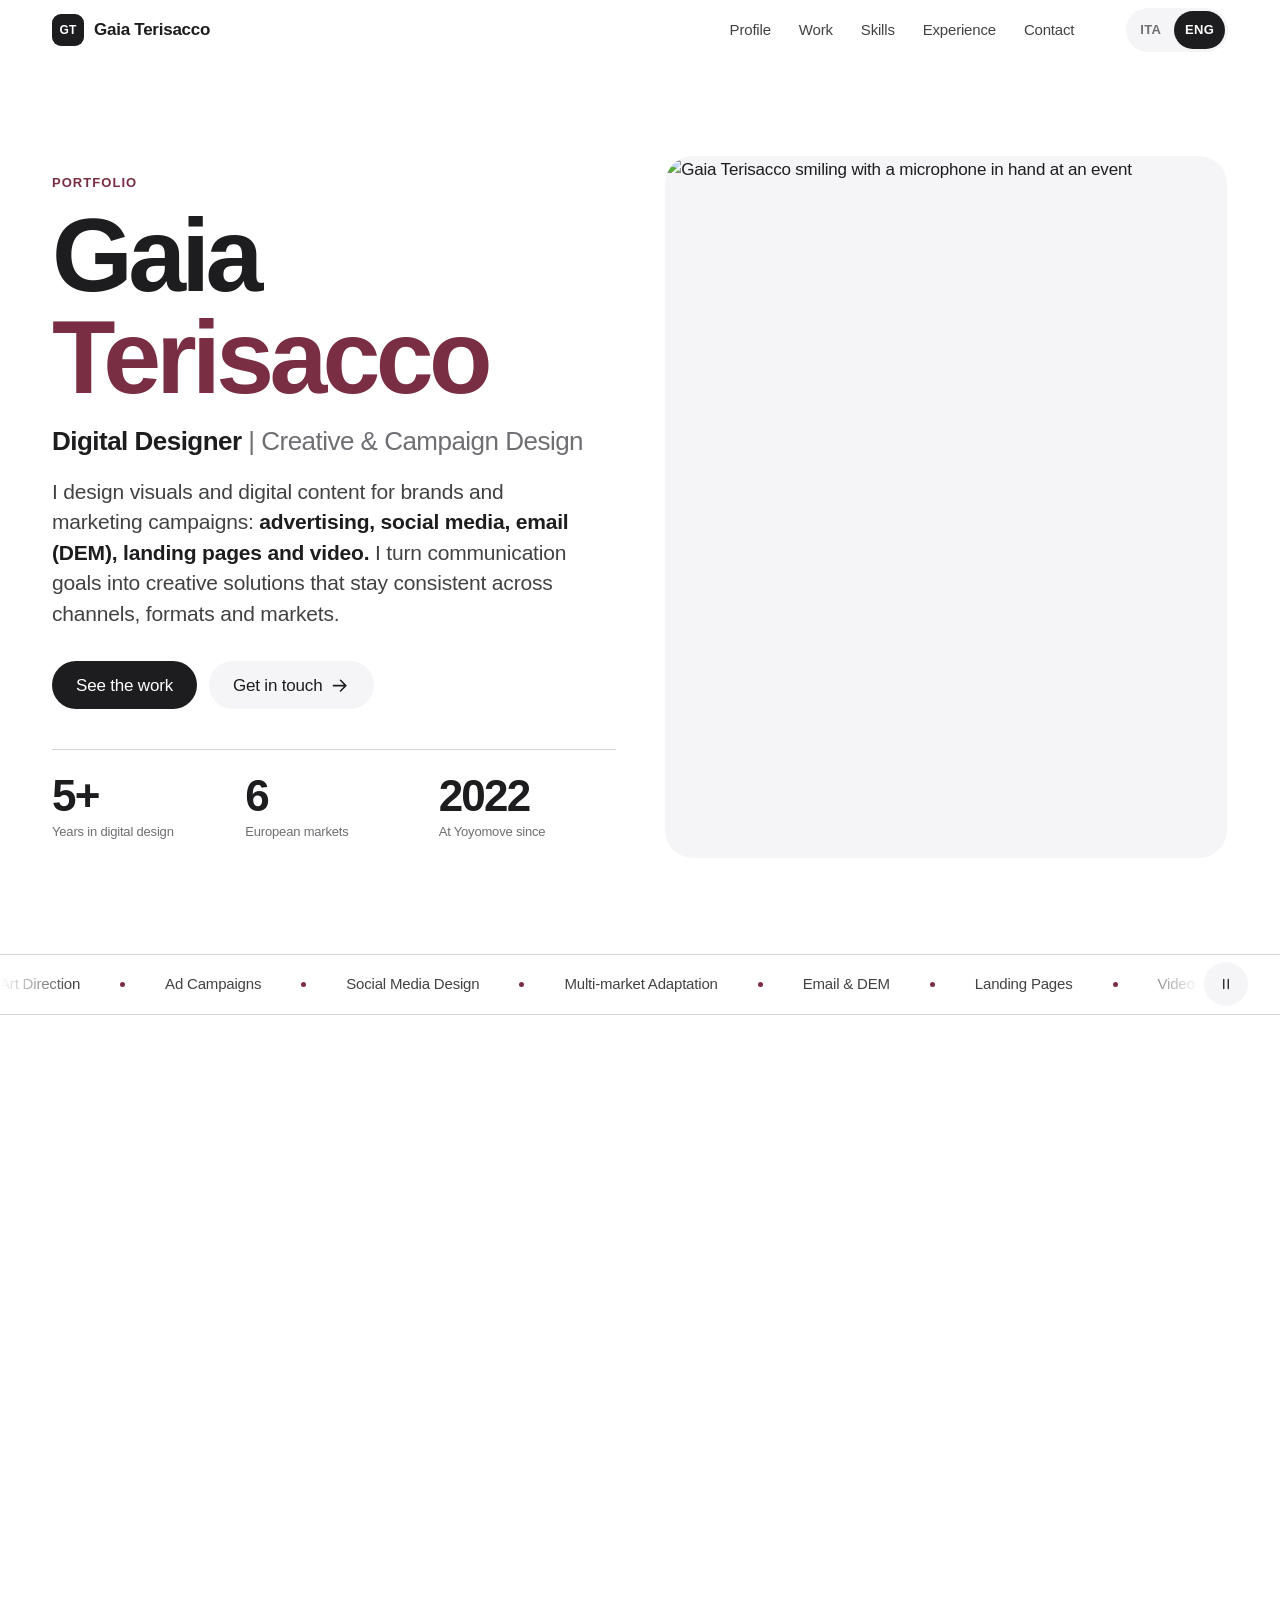
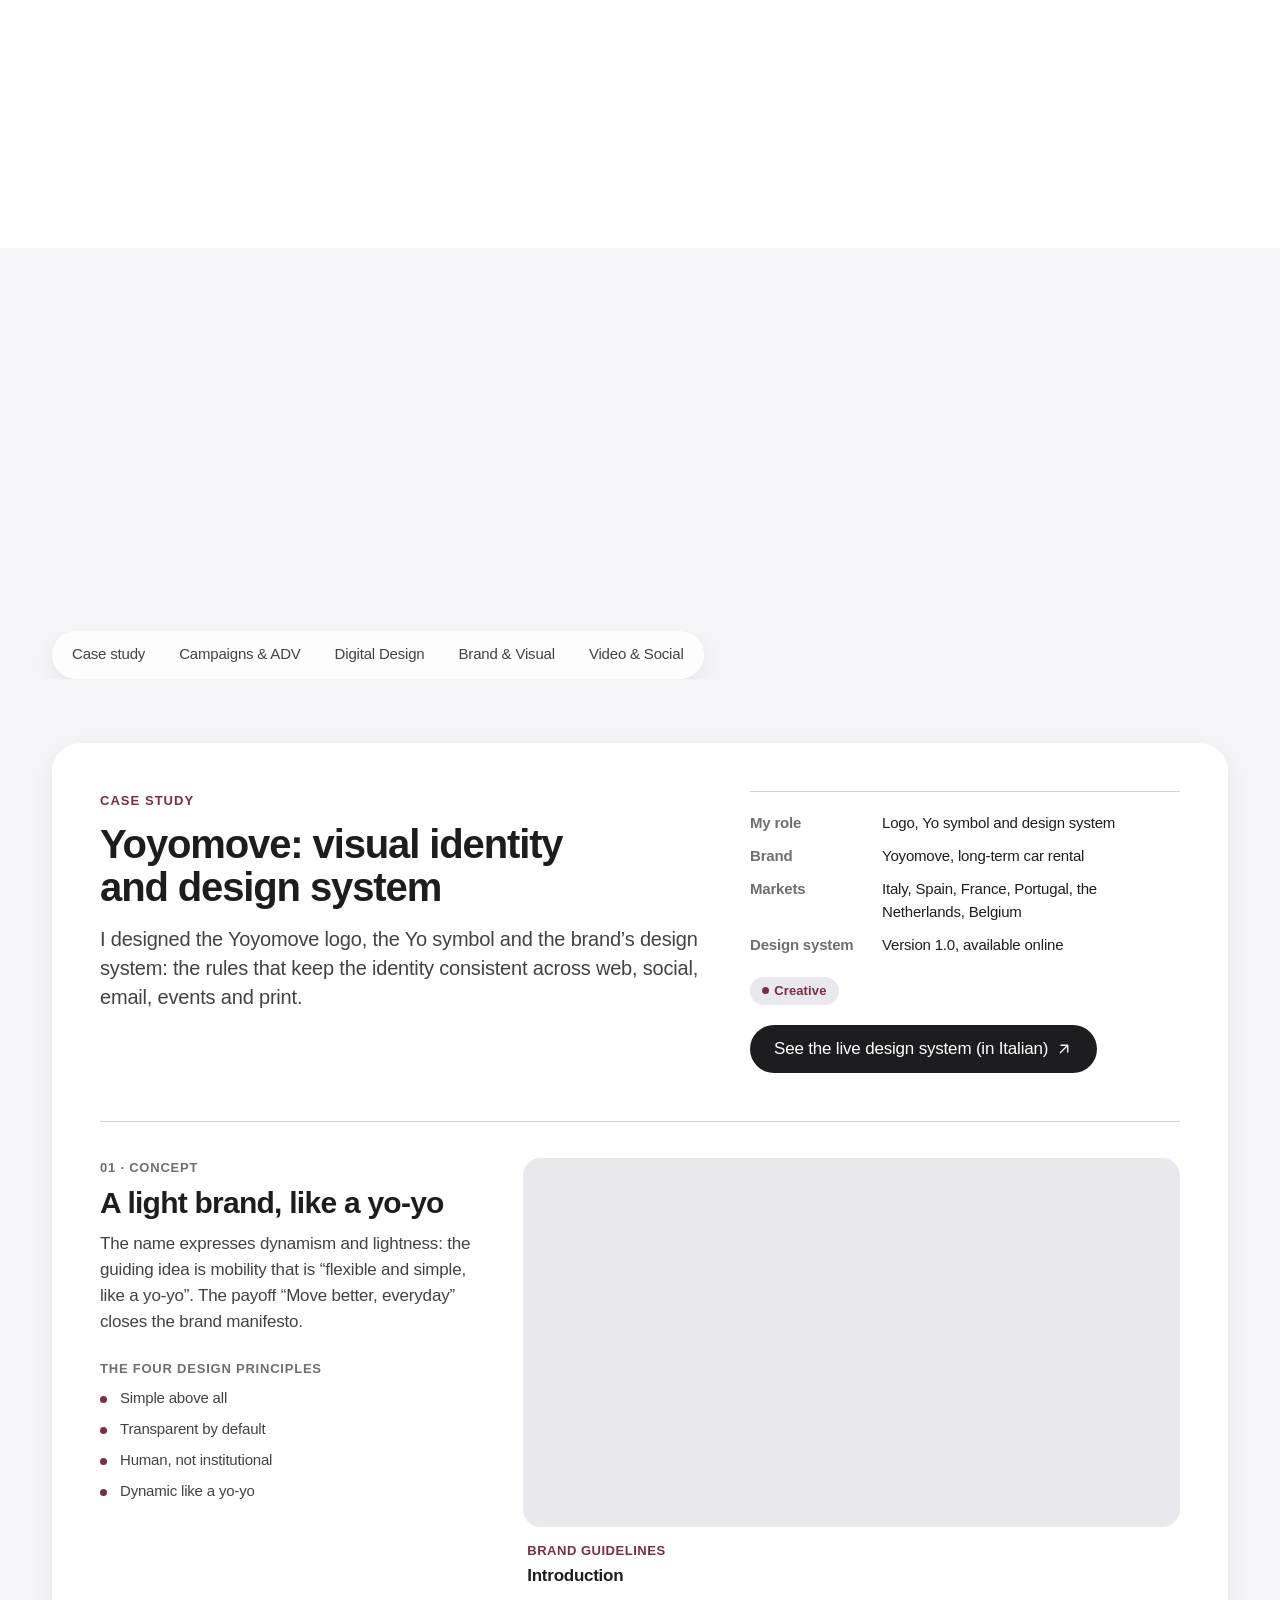
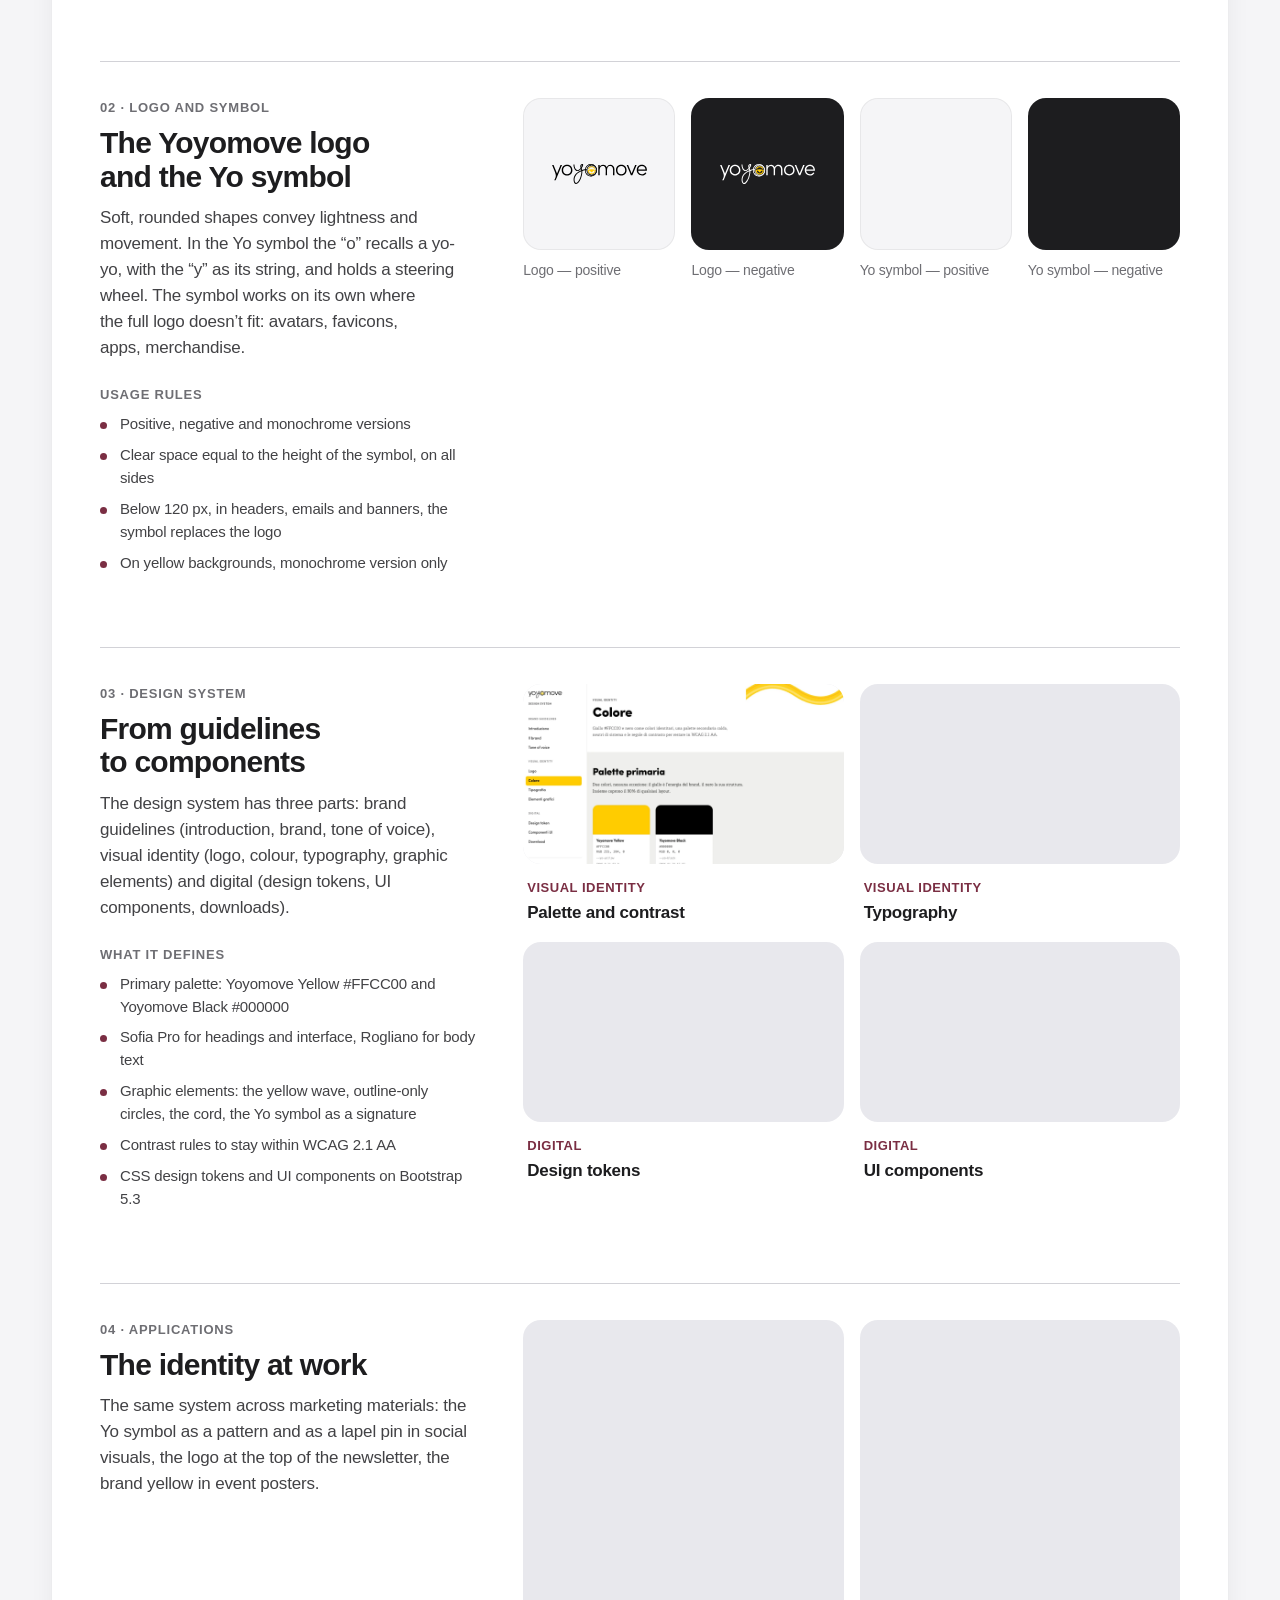
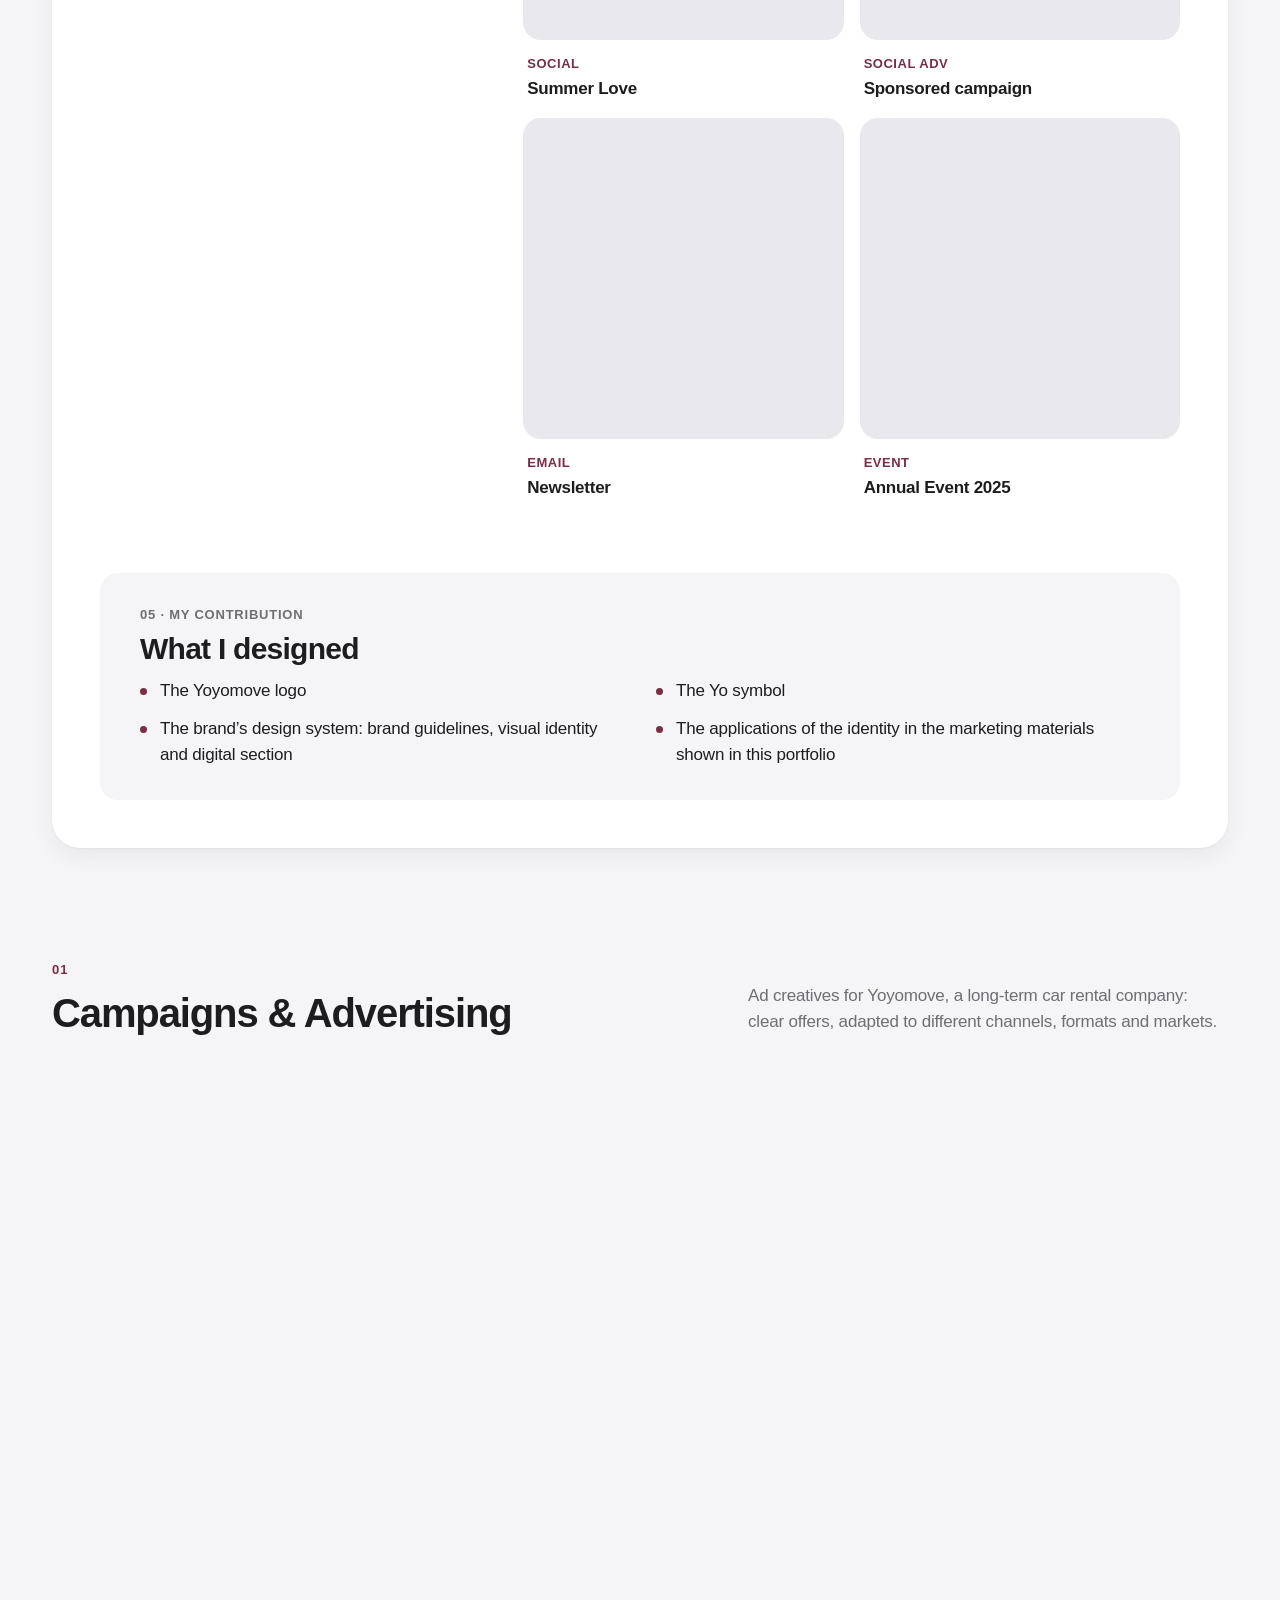
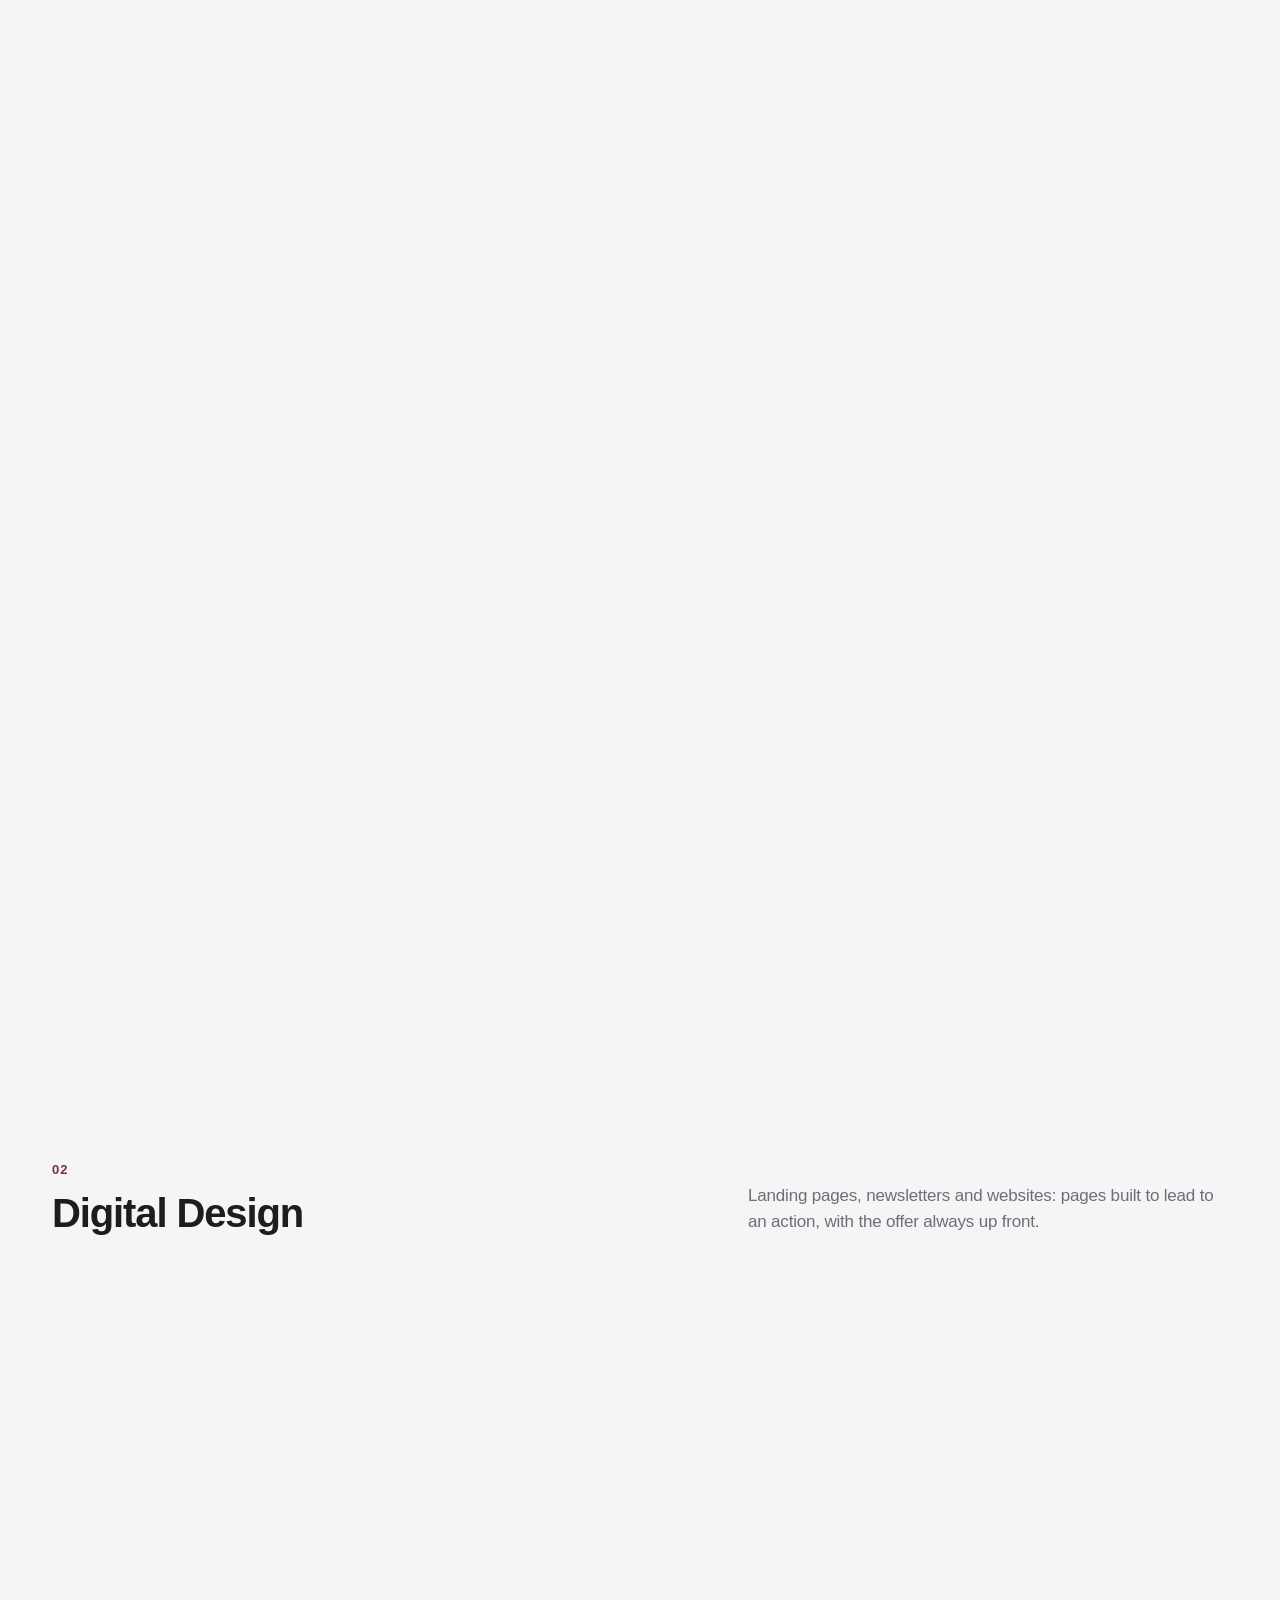
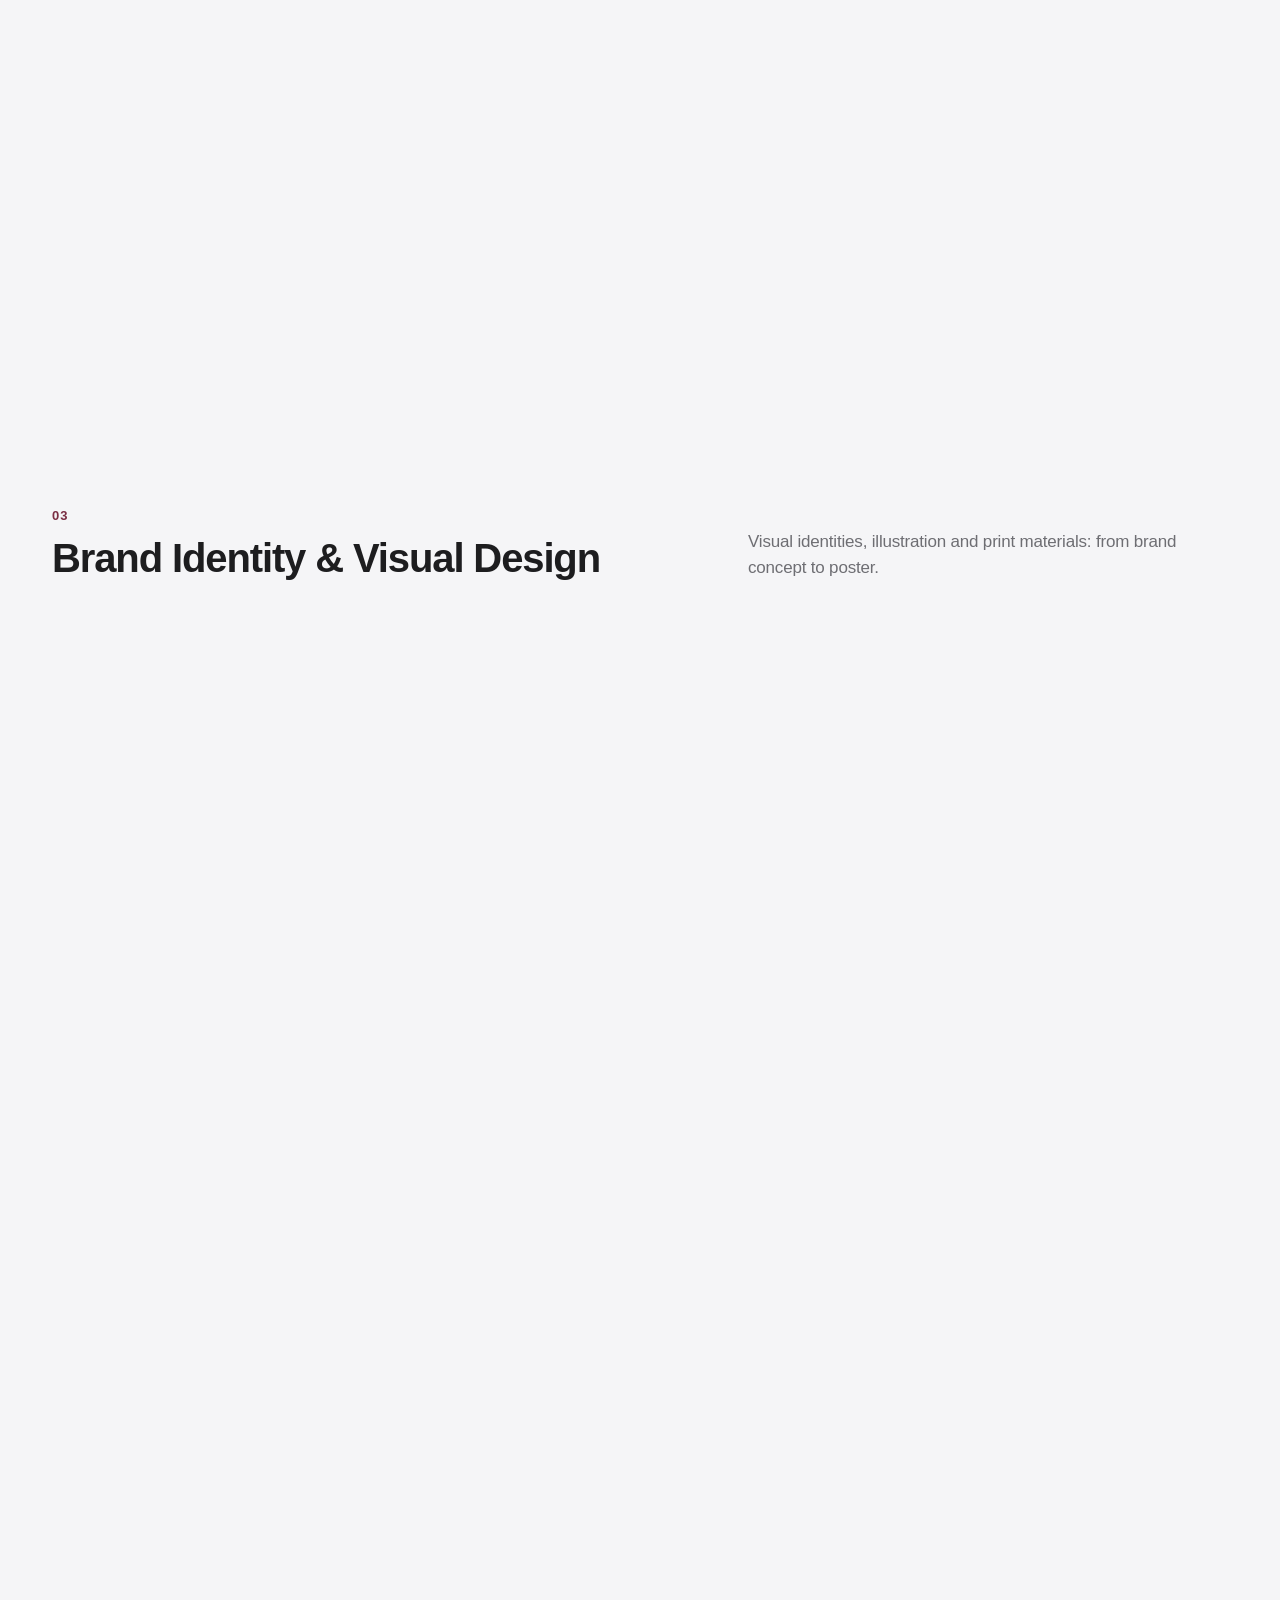
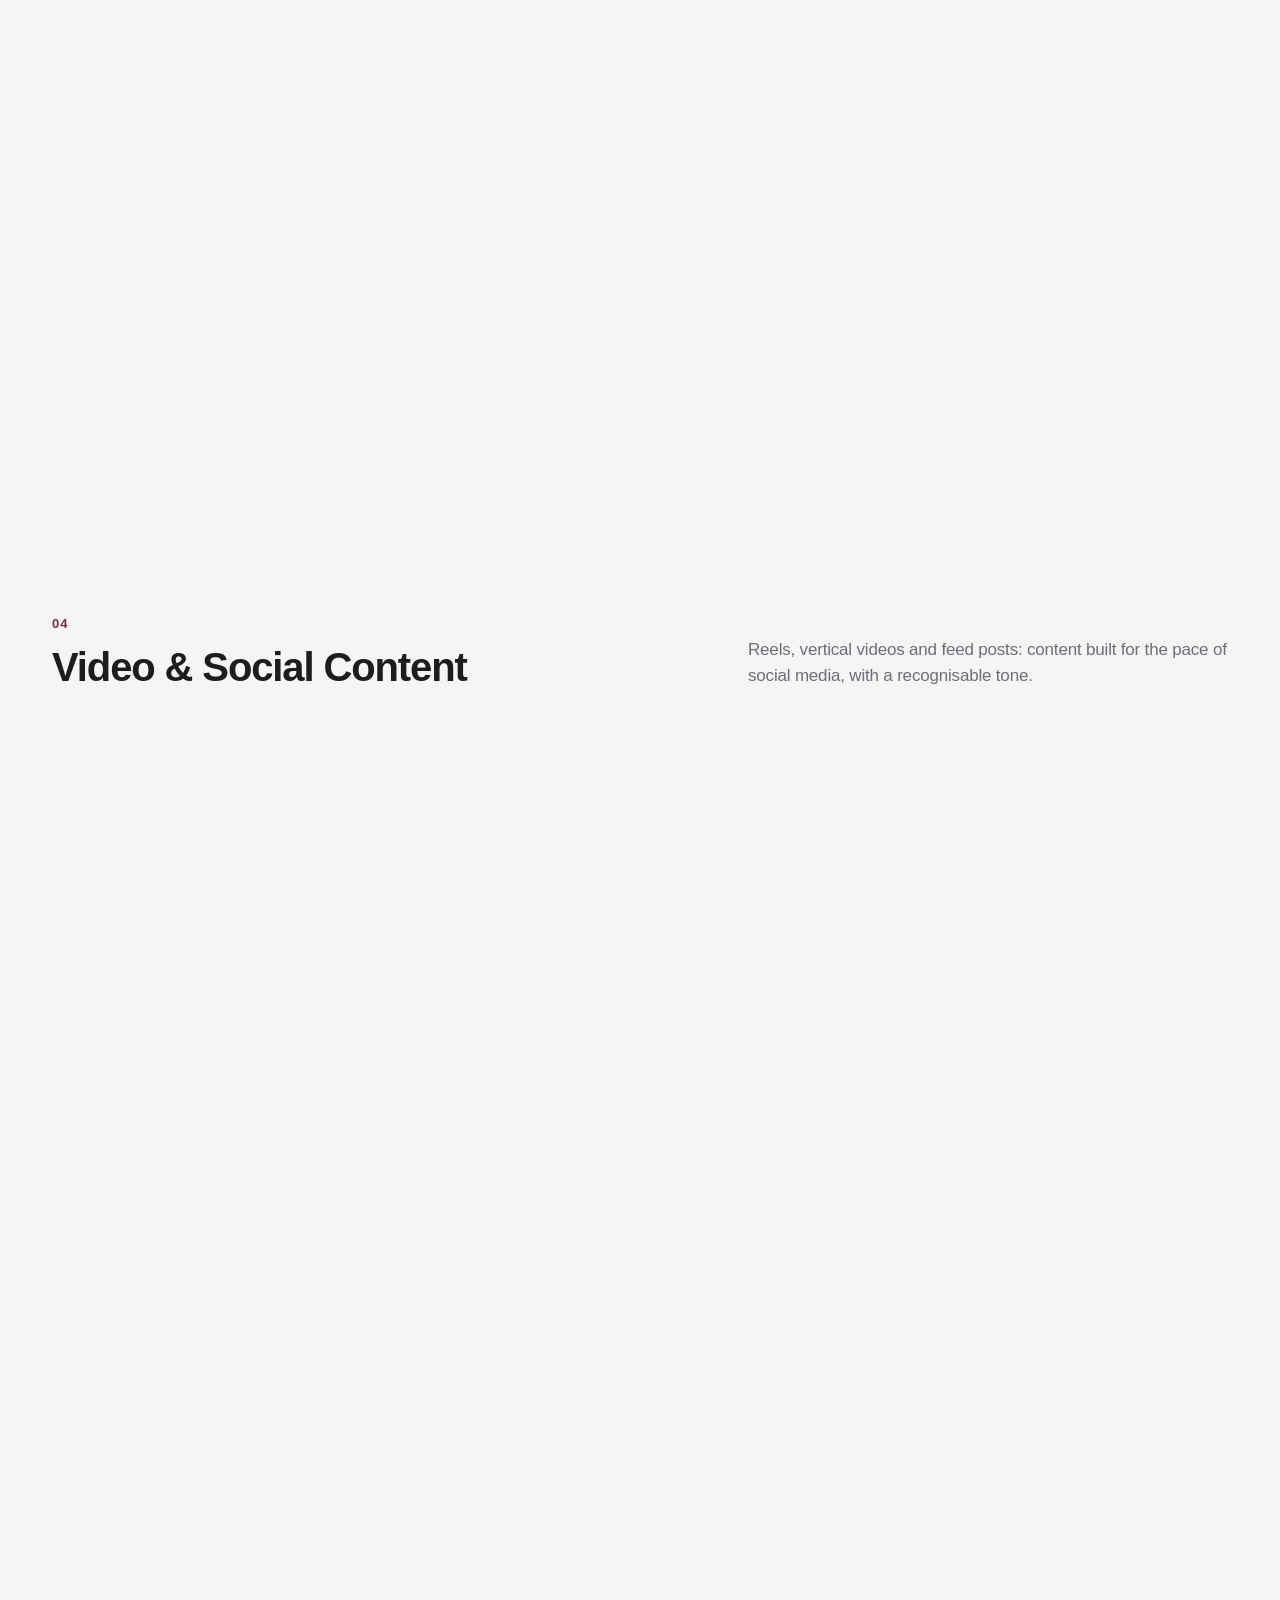
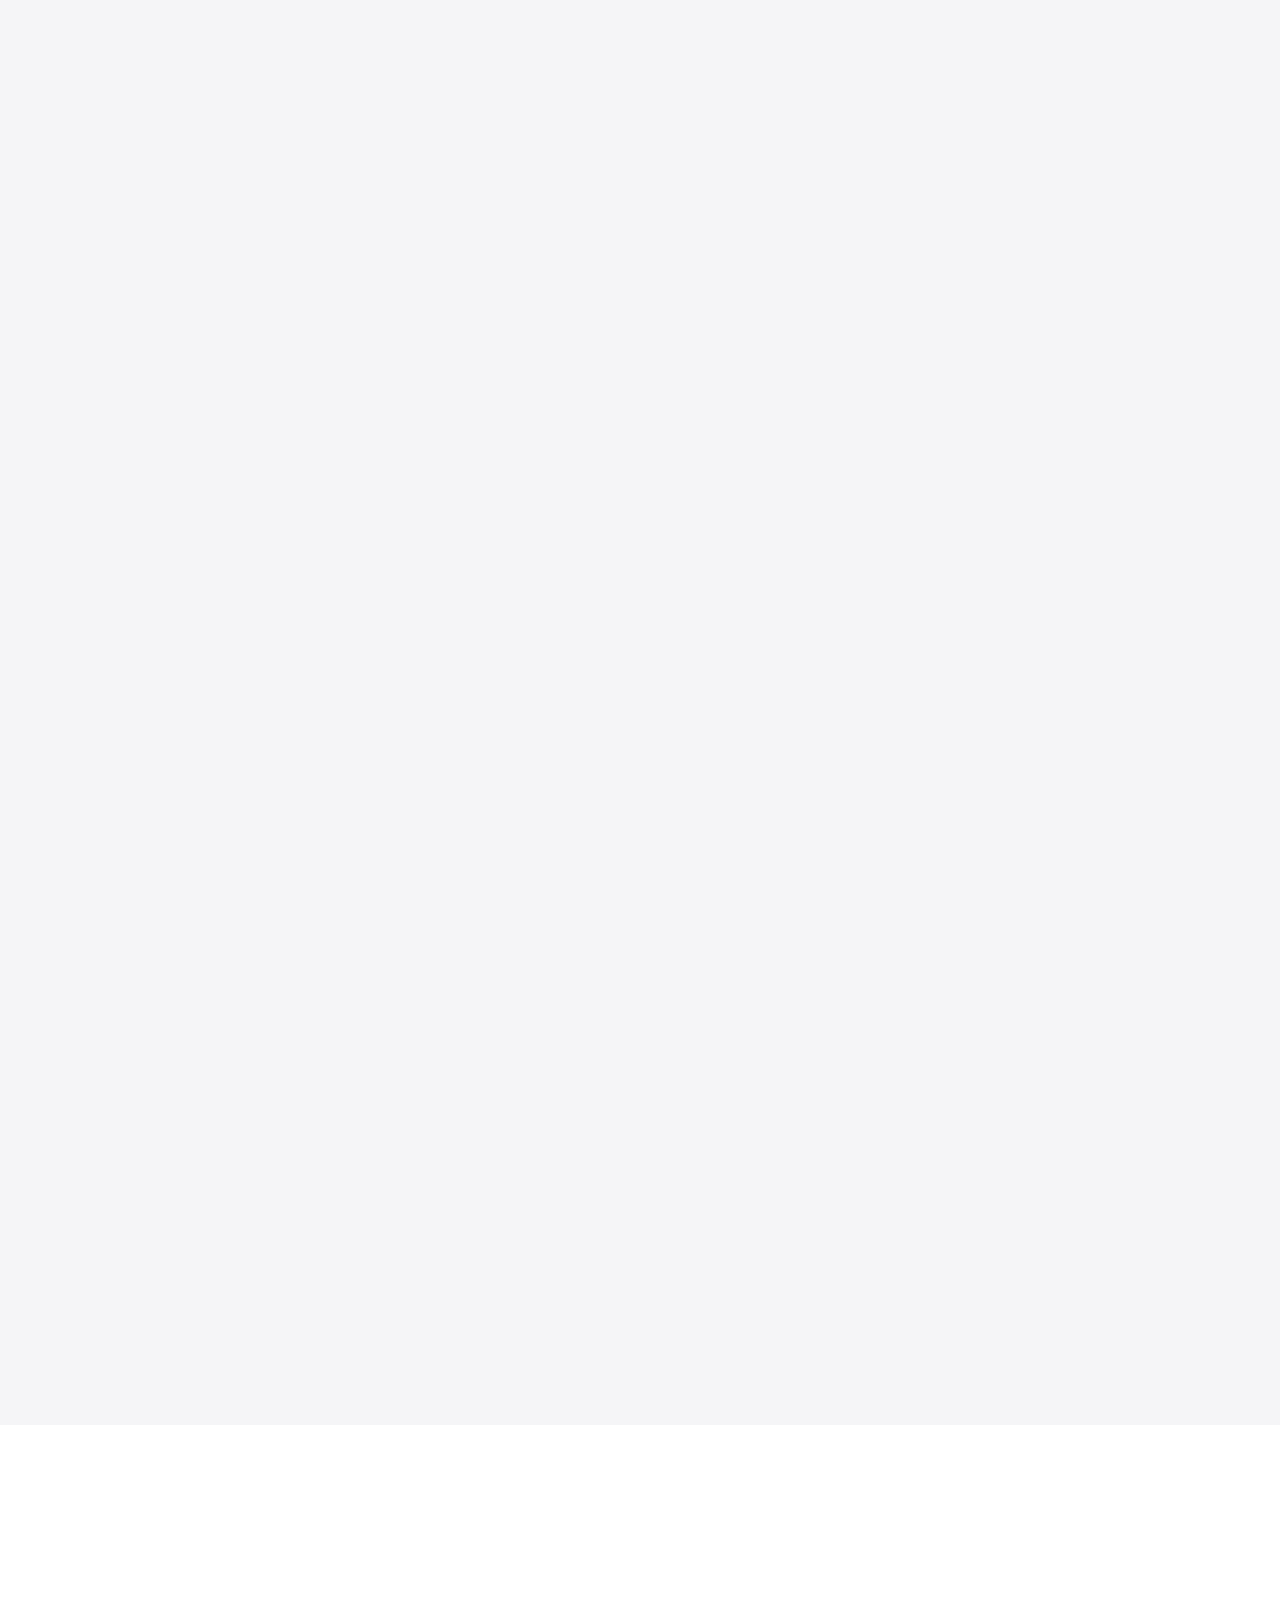
==== commit e1fc8fe7: "Add files via upload" ====
--- a/en/index.html
+++ b/en/index.html
@@ -32,7 +32,7 @@
 
 <script>document.documentElement.classList.add('js')</script>
 <link rel="stylesheet" href="../assets/vendor/bootstrap/bootstrap.min.css?v=1b1cb0e2">
-<link rel="stylesheet" href="../assets/css/style.css?v=ff0c93e5">
+<link rel="stylesheet" href="../assets/css/style.css?v=b509a5dd">
 <script src="../assets/js/main.js?v=d2250cf7" defer></script>
 
 <script type="application/ld+json">{"@context":"https://schema.org","@type":"Person","name":"Gaia Terisacco","jobTitle":"Digital Designer","url":"https://gaiateris.github.io/portfolio/en/","image":"https://gaiateris.github.io/portfolio/assets/img/og-image.jpg","sameAs":["https://www.linkedin.com/in/gaia-terisacco-185802153/","https://www.instagram.com/gaia.teri/"]}</script>
@@ -104,7 +104,7 @@
         </div>
         <div class="col-lg-6">
           <div class="hero-media">
-            <img src="../assets/img/gaia-terisacco.webp" alt="Portrait of Gaia Terisacco" fetchpriority="high" width="800" height="1066" decoding="async">
+            <img src="../assets/img/gaia-terisacco-hero.webp" alt="Gaia Terisacco smiling with a microphone in hand at an event" fetchpriority="high" width="960" height="1200" decoding="async">
           </div>
         </div>
       </div>
@@ -616,7 +616,6 @@
             <li class="chip">CSS</li>
             <li class="chip">Bootstrap</li>
           </ul>
-          <p class="tools-note">Working level: I build and update landing pages and static sites from my own layouts. I don’t present myself as a front-end developer.</p>
         </div>
       </div>
     </div>
--- a/assets/css/style.css
+++ b/assets/css/style.css
@@ -198,6 +198,18 @@
   text-wrap: pretty;
 }
 .lead-text strong { color: var(--label); font-weight: 600; }
+
+/* Ruolo sotto il nome: la prima cosa che legge un recruiter */
+.hero-role {
+  margin: -0.25rem 0 1.25rem;
+  font-family: var(--font-display);
+  font-size: clamp(1.25rem, 3.2vw, 1.625rem);
+  font-weight: 600;
+  line-height: 1.25;
+  letter-spacing: -0.02em;
+  color: var(--label);
+}
+.hero-role span { color: var(--label-3); font-weight: 500; }
 
 .body-text {
   max-width: 40rem;
@@ -628,6 +640,66 @@
   flex-shrink: 0;
 }
 
+/* Due chiavi di lettura del portfolio (Creative / Marketing) */
+.guide-list {
+  display: grid;
+  gap: 12px;
+  margin: 0;
+  padding: 0;
+  list-style: none;
+}
+.guide-card {
+  padding: 1.5rem;
+  border-radius: var(--radius);
+  background: var(--bg-2);
+}
+.guide-card .role-tag { margin-bottom: 0.875rem; }
+.guide-title {
+  margin-bottom: 0.5rem;
+  font-family: var(--font-display);
+  font-size: 1.25rem;
+  font-weight: 700;
+  letter-spacing: -0.02em;
+}
+.guide-card .item-text { margin-bottom: 1rem; }
+.guide-links {
+  display: flex;
+  flex-wrap: wrap;
+  gap: 0.5rem;
+  margin: 0;
+  padding: 0;
+  list-style: none;
+}
+
+/* Etichette di pertinenza per ruolo */
+.role-tags {
+  display: flex;
+  flex-wrap: wrap;
+  gap: 0.375rem;
+  margin: 1.25rem 0 0;
+  padding: 0;
+  list-style: none;
+}
+.role-tag {
+  display: inline-flex;
+  align-items: center;
+  gap: 0.4em;
+  padding: 0.25rem 0.75rem;
+  border-radius: 999px;
+  font-size: 0.8125rem;
+  font-weight: 600;
+  letter-spacing: 0.01em;
+}
+.role-tag::before {
+  content: "";
+  width: 7px;
+  height: 7px;
+  border-radius: 50%;
+  background: currentColor;
+}
+.role-tag--creative { background: var(--bg-3); color: var(--accent); }
+.role-tag--marketing { background: var(--label); color: var(--bg); }
+
 /* Contact links as an inset grouped list */
 .grouped-list--links { margin-top: 2rem; }
 .grouped-link {
@@ -906,12 +978,168 @@
 /* Design system: anteprime compatte, link in evidenza */
 .ds-cta { margin: 0 0 1.75rem; }
 .ds-cta .icon { width: 18px; height: 18px; }
+/* Etichetta lunga: su schermi stretti va a capo invece di uscire dalla pagina */
+.ds-cta .btn-pill { max-width: 100%; padding-block: 0.75rem; white-space: normal; line-height: 1.25; text-align: center; }
 .gallery--ds { grid-template-columns: repeat(2, minmax(0, 1fr)); gap: 12px 12px; }
 .gallery--ds .caption-title { font-size: 0.9375rem; }
 @media (min-width: 768px) {
   .gallery--ds { grid-template-columns: repeat(3, minmax(0, 1fr)); gap: 1.5rem 16px; }
 }
 
+/* ---------- Projects (dentro ogni categoria) ---------- */
+.project {
+  display: grid;
+  /* minmax(0, …): le gallerie a scorrimento non devono allargare la pagina su mobile */
+  grid-template-columns: minmax(0, 1fr);
+  gap: 1.5rem;
+  padding-top: 1.75rem;
+  border-top: 1px solid var(--separator);
+}
+.project + .project { margin-top: clamp(3rem, 7vw, 4.5rem); }
+
+.project-client {
+  margin-bottom: 0.5rem;
+  font-size: 0.8125rem;
+  font-weight: 600;
+  letter-spacing: 0.06em;
+  text-transform: uppercase;
+  color: var(--label-3);
+}
+.project-title {
+  margin-bottom: 0.75rem;
+  font-family: var(--font-display);
+  font-size: clamp(1.5rem, 3.4vw, 1.875rem);
+  font-weight: 700;
+  line-height: 1.12;
+  letter-spacing: -0.025em;
+  text-wrap: balance;
+}
+.project-text {
+  max-width: 36rem;
+  margin: 0;
+  color: var(--label-2);
+  text-wrap: pretty;
+}
+
+.project-facts {
+  display: grid;
+  gap: 0.625rem;
+  margin: 1.25rem 0 0;
+  padding-top: 1.25rem;
+  border-top: 1px solid var(--separator);
+  font-size: 0.9375rem;
+}
+.project-facts > div {
+  display: grid;
+  grid-template-columns: 6.5rem minmax(0, 1fr);
+  gap: 0.75rem;
+}
+.project-facts dt {
+  font-weight: 600;
+  color: var(--label-3);
+}
+.project-facts dd { margin: 0; color: var(--label); }
+
+.project-media > * + * { margin-top: 12px; }
+.project-media .ds-cta { margin: 0 0 1rem; }
+.project-media .link-list { margin-top: 0; }
+.project-media .sub-title { margin: 2rem 0 0.875rem; }
+
+.gallery--pair { grid-template-columns: repeat(2, minmax(0, 1fr)); align-items: start; }
+.project-media .brand-grid { grid-template-columns: repeat(2, minmax(0, 1fr)); }
+.project-media .brand-grid:not(.brand-grid--4) .brand-media--contain { aspect-ratio: 3 / 2; }
+@media (min-width: 768px) {
+  .project-media .brand-grid { gap: 1.25rem 16px; }
+  .project-media .brand-grid--4 { grid-template-columns: repeat(4, minmax(0, 1fr)); }
+}
+
+@media (min-width: 992px) {
+  .project {
+    grid-template-columns: minmax(0, 4fr) minmax(0, 7fr);
+    gap: 3rem;
+    padding-top: 2.25rem;
+  }
+  /* Il testo resta accanto alle immagini mentre si scorre la galleria */
+  .project-info {
+    position: sticky;
+    top: calc(var(--nav-h) + 88px);
+    align-self: start;
+  }
+  .project-media .gallery--posts { grid-template-columns: repeat(2, minmax(0, 1fr)); }
+  .project-media .rail--ugc { grid-template-columns: repeat(3, minmax(0, 1fr)); }
+  .project-media .rail--ugc .caption-title { font-size: 1.0625rem; }
+  .project-media .rail--ugc .caption-kicker { font-size: 0.8125rem; }
+}
+
+.gallery--single { grid-template-columns: minmax(0, 26rem); }
+
+/* ---------- Caso studio in evidenza (Yoyomove) ---------- */
+.case {
+  padding: clamp(1.25rem, 4vw, 3rem);
+  border-radius: var(--radius-lg);
+  background: var(--bg);
+  box-shadow: var(--shadow);
+}
+.case-head {
+  display: grid;
+  gap: 1.5rem;
+  margin-bottom: clamp(2rem, 5vw, 3rem);
+}
+.case-lead {
+  max-width: 38rem;
+  margin: 1rem 0 0;
+  font-size: clamp(1.125rem, 2.2vw, 1.25rem);
+  line-height: 1.45;
+  color: var(--label-2);
+  text-wrap: pretty;
+}
+.case-summary .project-facts { margin-top: 0; }
+.case-summary .ds-cta { margin: 1.25rem 0 0; }
+.case-summary .project-facts > div { grid-template-columns: 7.5rem minmax(0, 1fr); }
+
+.case-rules-title {
+  margin: 1.5rem 0 0.5rem;
+  font-size: 0.8125rem;
+  font-weight: 600;
+  letter-spacing: 0.06em;
+  text-transform: uppercase;
+  color: var(--label-3);
+}
+.case-rules {
+  display: grid;
+  gap: 0.5rem;
+  margin: 0;
+  padding: 0;
+  list-style: none;
+  font-size: 0.9375rem;
+  color: var(--label-2);
+}
+.case-rules li { position: relative; padding-left: 1.25rem; }
+.case-rules li::before {
+  content: "";
+  position: absolute;
+  top: 0.6em;
+  left: 0;
+  width: 7px;
+  height: 7px;
+  border-radius: 50%;
+  background: var(--accent);
+}
+.case-rules--strong { font-size: 1.0625rem; color: var(--label); }
+
+.case-role {
+  margin-top: clamp(3rem, 7vw, 4.5rem);
+  padding: 1.5rem;
+  border-radius: var(--radius);
+  background: var(--bg-2);
+}
+
+@media (min-width: 992px) {
+  .case-head { grid-template-columns: minmax(0, 7fr) minmax(0, 5fr); gap: 3rem; align-items: start; }
+  .case-role { padding: 2rem 2.5rem; }
+  .case-role .case-rules--strong { grid-template-columns: repeat(2, minmax(0, 1fr)); gap: 0.75rem 2rem; }
+}
+
 /* ---------- Skills ---------- */
 .card-grid {
   display: grid;
@@ -932,24 +1160,44 @@
   background: var(--bg-2);
 }
 .feature-card .icon-badge { margin-bottom: 1.25rem; }
-.feature-card .item-title { font-size: 1.1875rem; }
-.feature-card .item-text { flex: 1; }
-
-.skill-meter {
-  display: block;
-  width: 100%;
-  height: 4px;
-  margin-top: 1.5rem;
-  border: 0;
-  border-radius: 999px;
-  background: var(--bg-3);
-  overflow: hidden;
-  -webkit-appearance: none;
-  appearance: none;
-}
-.skill-meter::-webkit-meter-bar { background: var(--bg-3); border: 0; border-radius: 999px; height: 4px; }
-.skill-meter::-webkit-meter-optimum-value { background: var(--accent); border-radius: 999px; }
-.skill-meter::-moz-meter-bar { background: var(--accent); border-radius: 999px; }
+.feature-card .item-title { font-size: 1.1875rem; margin-bottom: 0.75rem; }
+
+.skill-list {
+  flex: 1;
+  margin: 0;
+  padding: 0;
+  list-style: none;
+}
+.skill-list li {
+  padding-block: 0.5rem;
+  border-top: 1px solid var(--separator);
+  color: var(--label-2);
+}
+.skill-proof {
+  margin: 1.25rem 0 0;
+  font-size: 0.9375rem;
+  color: var(--label-3);
+}
+
+.tools {
+  display: grid;
+  gap: 1rem;
+  margin-top: clamp(2rem, 5vw, 3rem);
+  padding-top: 1.5rem;
+  border-top: 1px solid var(--separator);
+}
+.tools + .tools { margin-top: 1.5rem; }
+.tools .item-title { margin: 0; }
+.tools-note {
+  max-width: 38rem;
+  margin: 0.875rem 0 0;
+  font-size: 0.9375rem;
+  color: var(--label-3);
+}
+.tools .chip-list { margin: 0; }
+@media (min-width: 768px) {
+  .tools { grid-template-columns: 14rem 1fr; gap: 2rem; align-items: baseline; }
+}
 
 /* ---------- Experience ---------- */
 .timeline {
@@ -988,6 +1236,31 @@
   margin: 0;
   color: var(--label-2);
   text-wrap: pretty;
+}
+.timeline-intro { margin-bottom: 1.25rem; }
+.timeline-phases {
+  display: grid;
+  gap: 1.25rem;
+  margin: 0;
+  padding: 0;
+  list-style: none;
+}
+.timeline-phase {
+  padding-left: 1rem;
+  border-left: 2px solid var(--separator);
+}
+.timeline-phase:first-child { border-left-color: var(--accent); }
+.timeline-phase-title {
+  margin-bottom: 0.25rem;
+  font-size: 1.0625rem;
+  font-weight: 600;
+  letter-spacing: -0.015em;
+}
+.timeline-phase-period {
+  margin-bottom: 0.375rem;
+  font-size: 0.875rem;
+  font-variant-numeric: tabular-nums;
+  color: var(--label-3);
 }
 @media (min-width: 768px) {
   .timeline-item { grid-template-columns: 14rem 1fr; gap: 2rem; padding-block: 2.5rem; }
